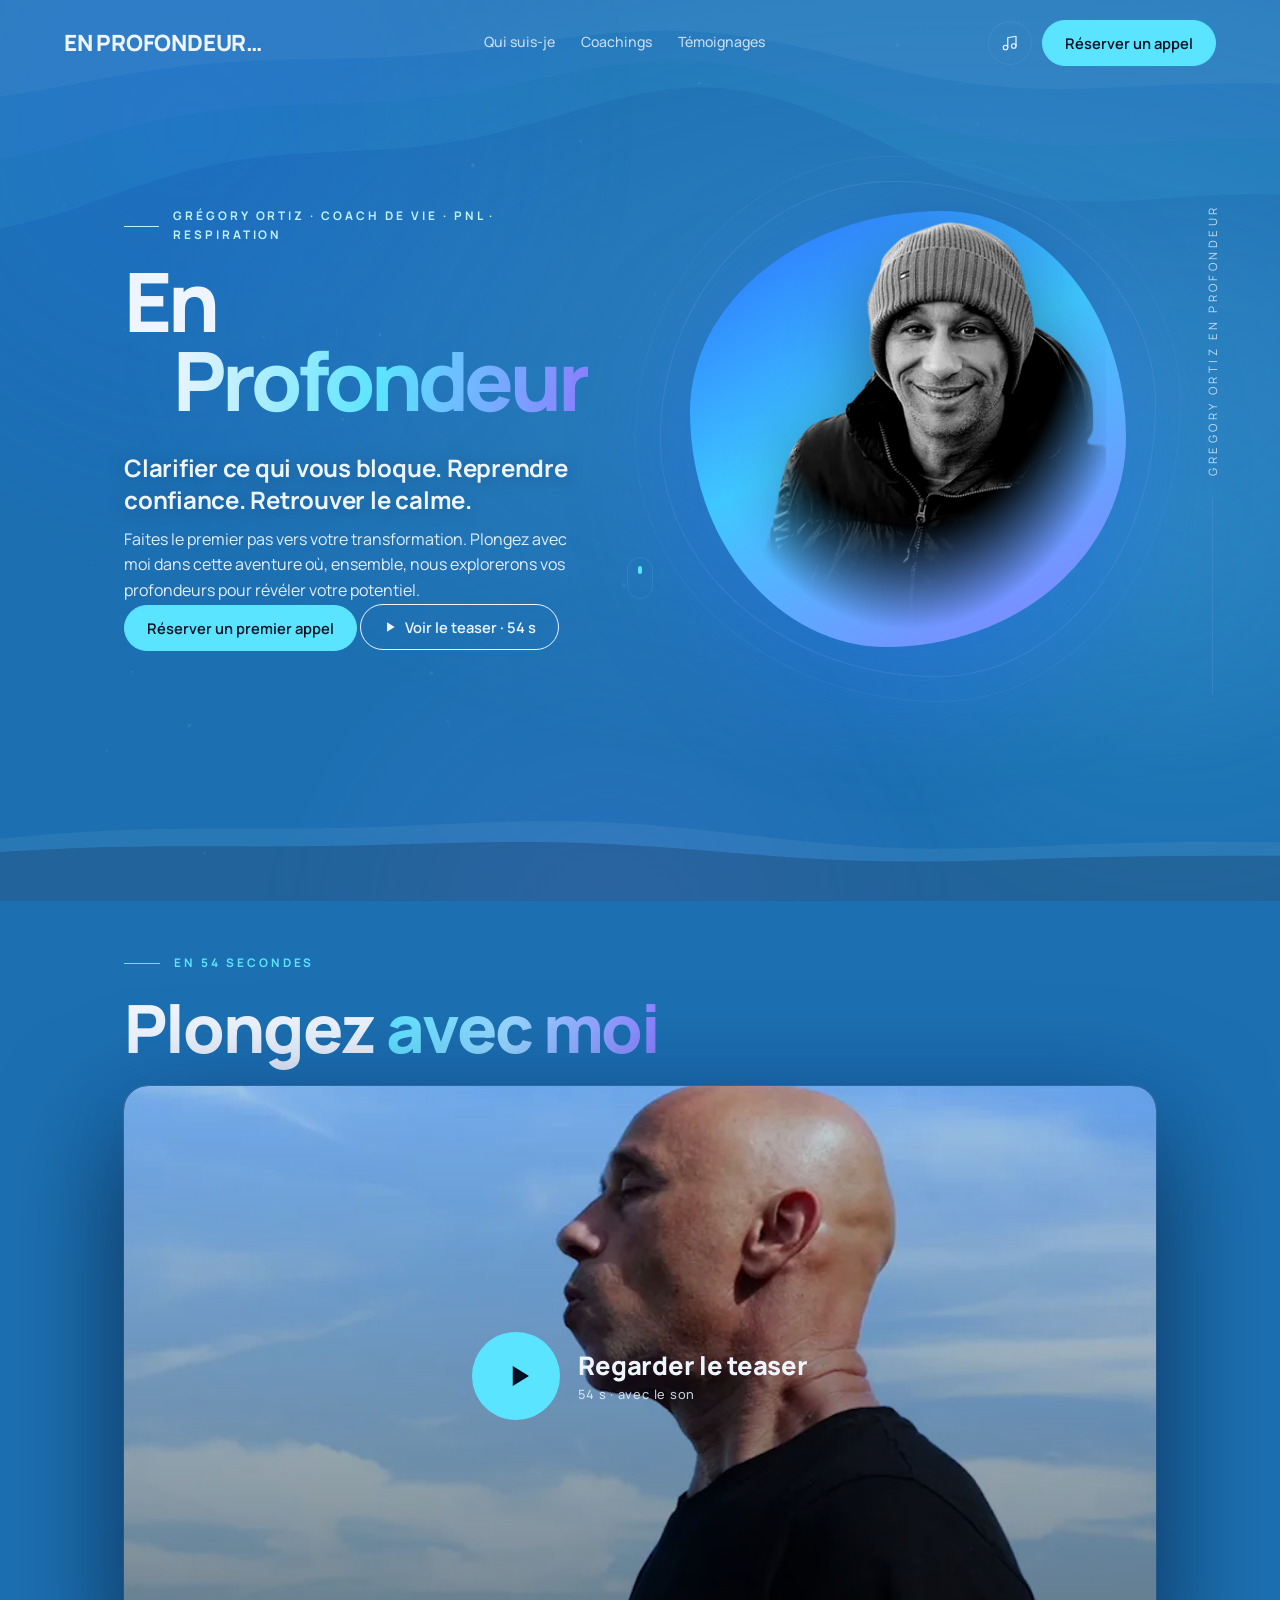
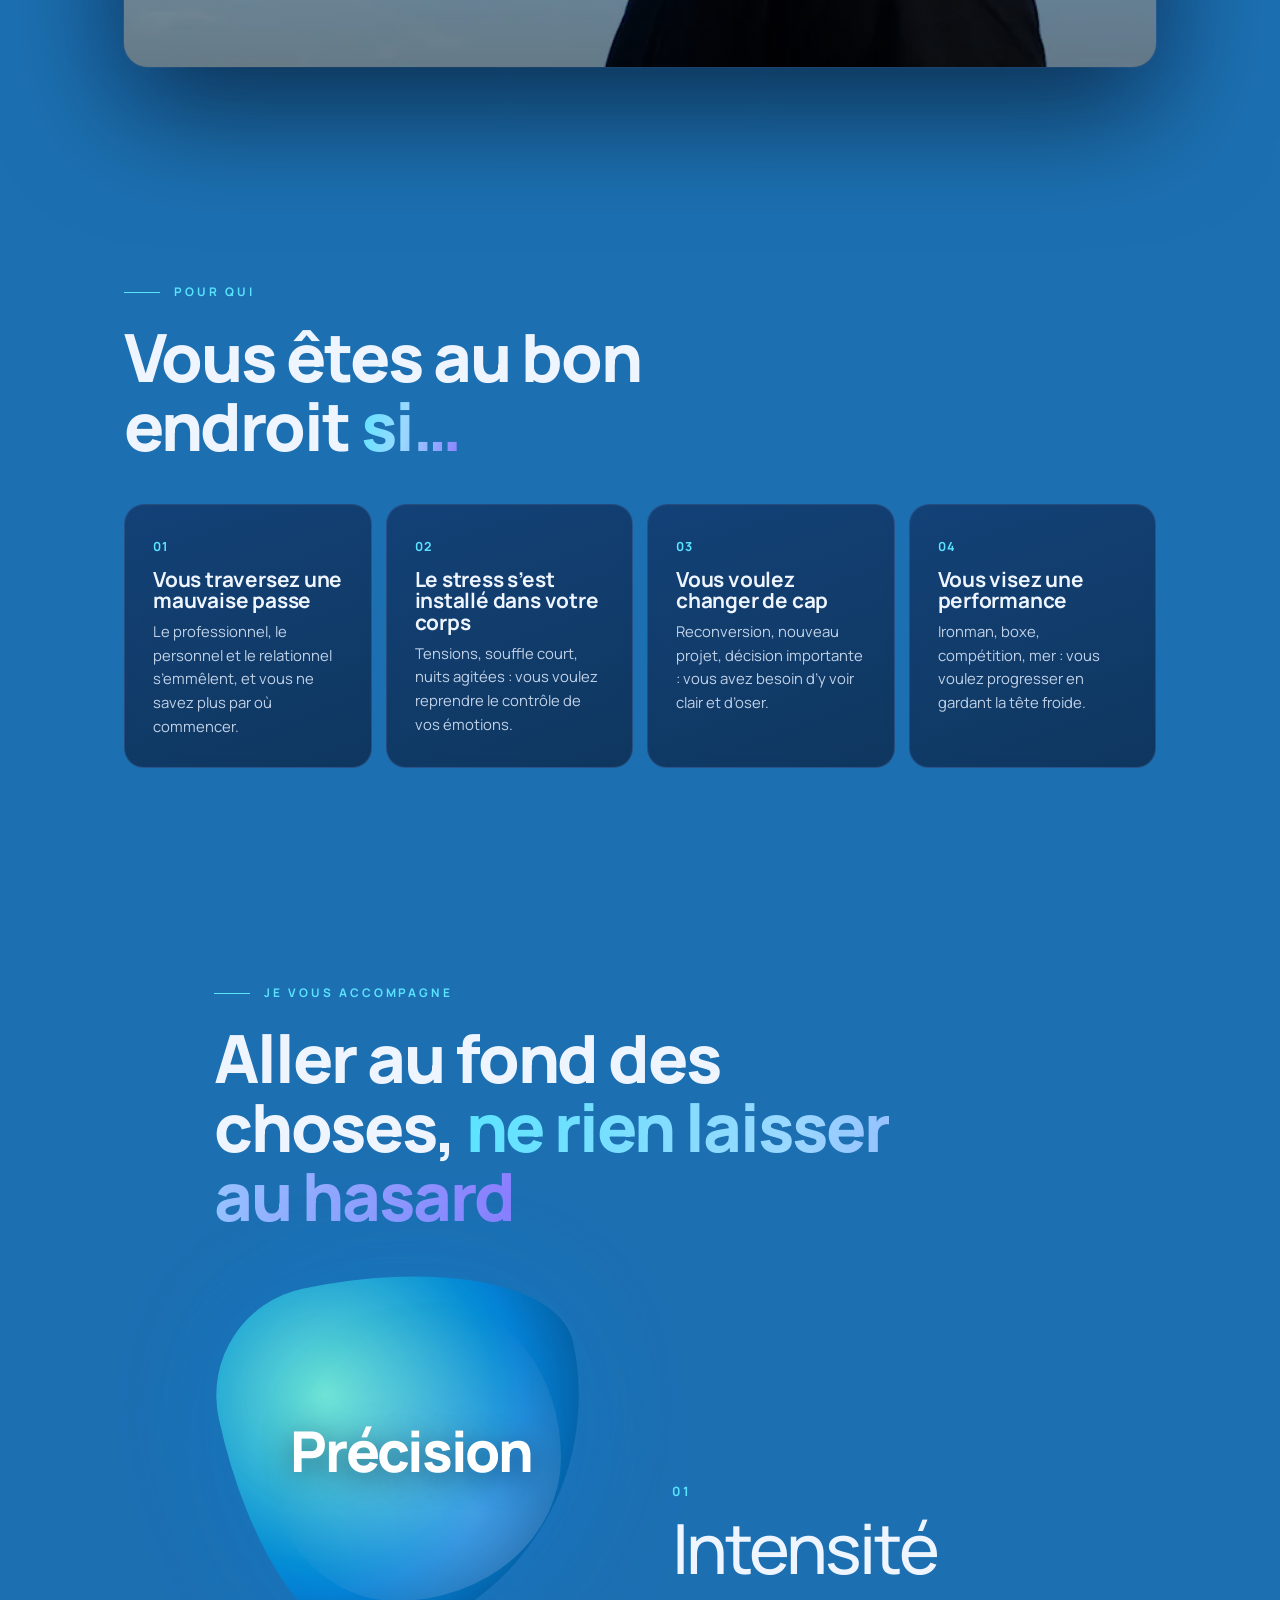
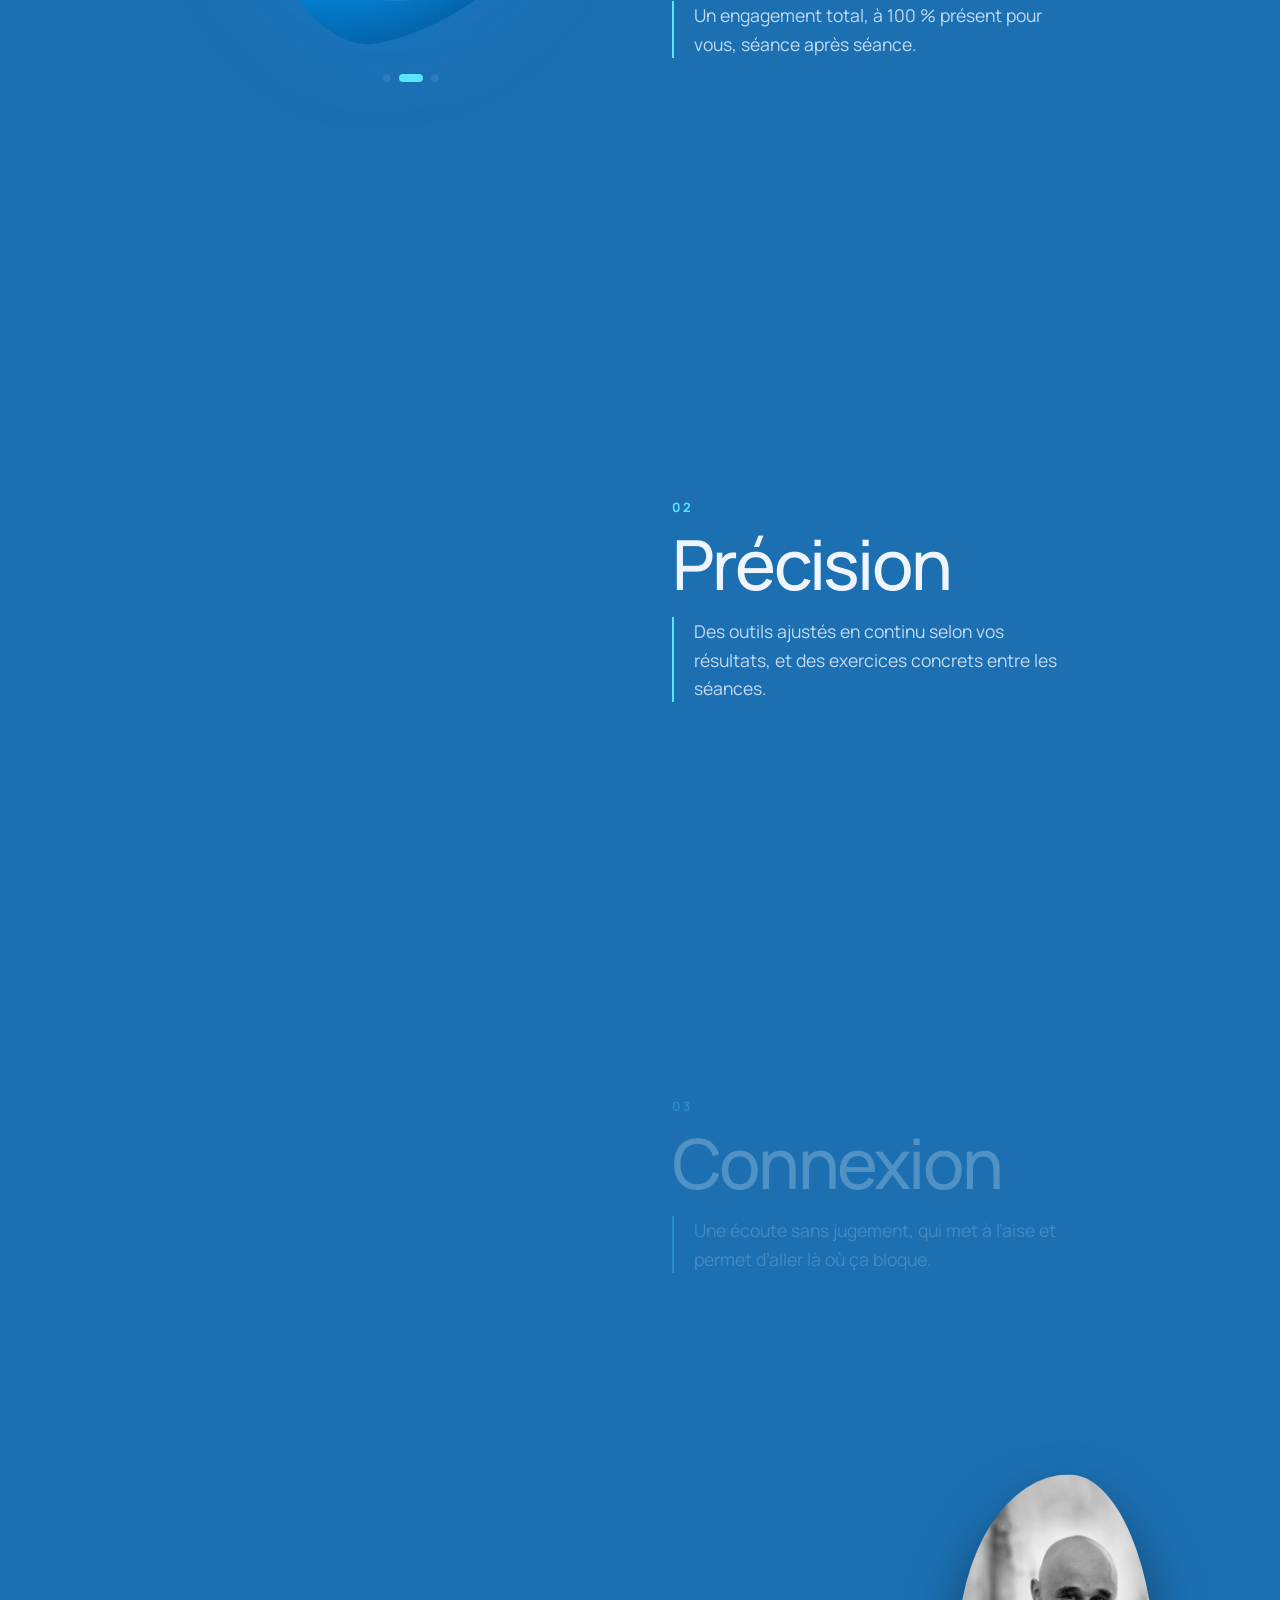
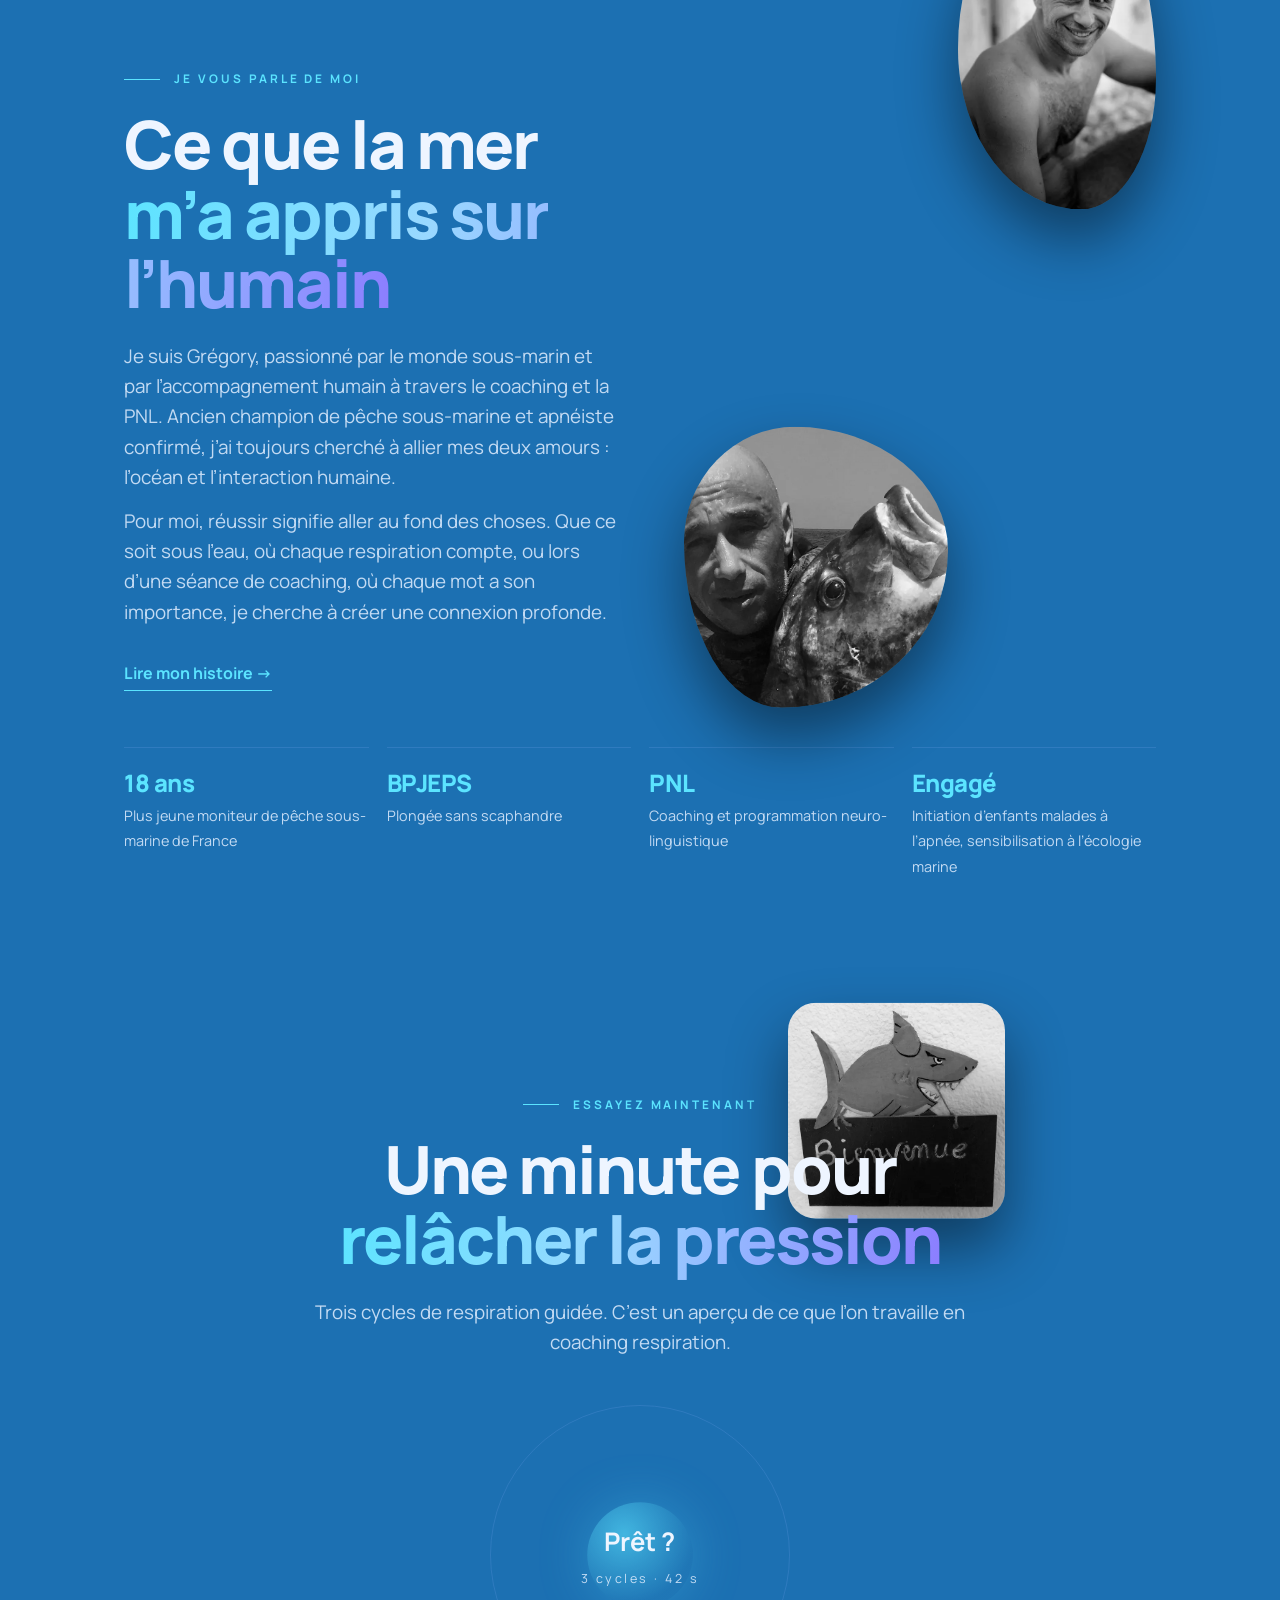
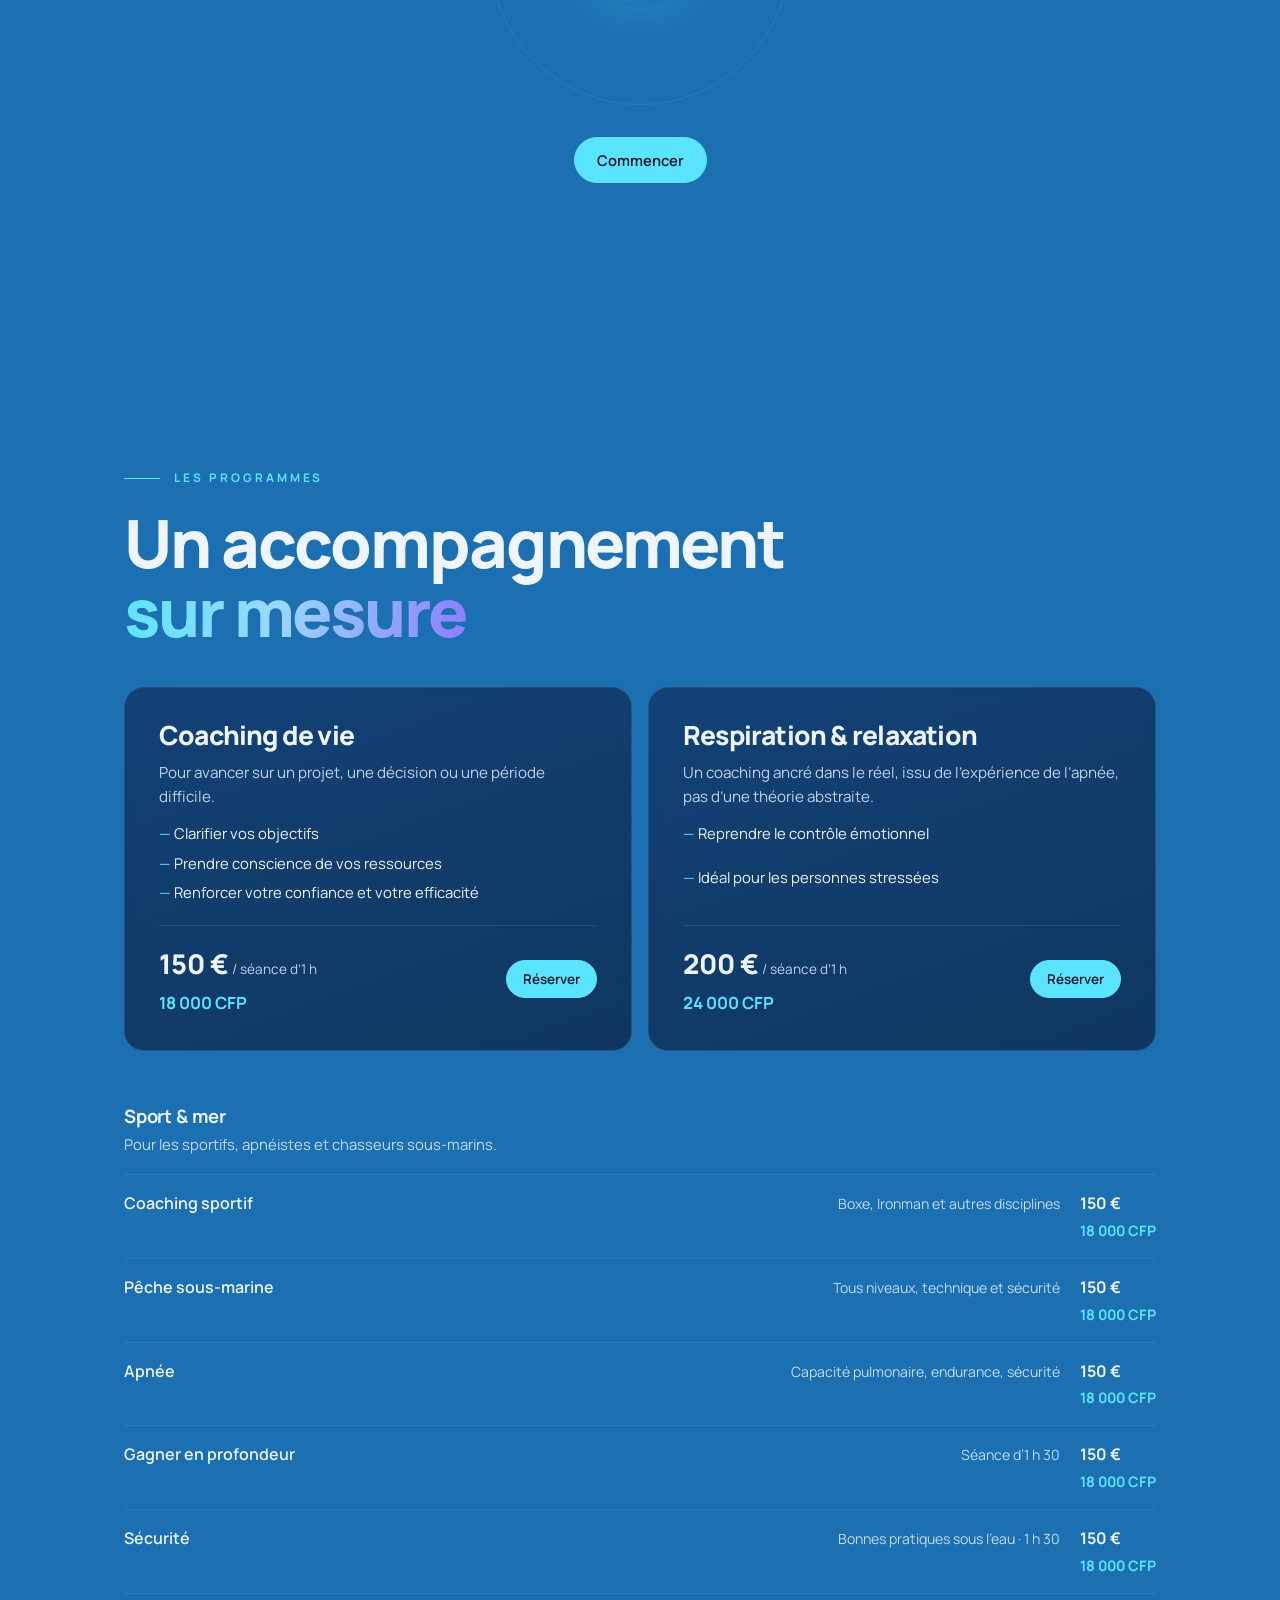
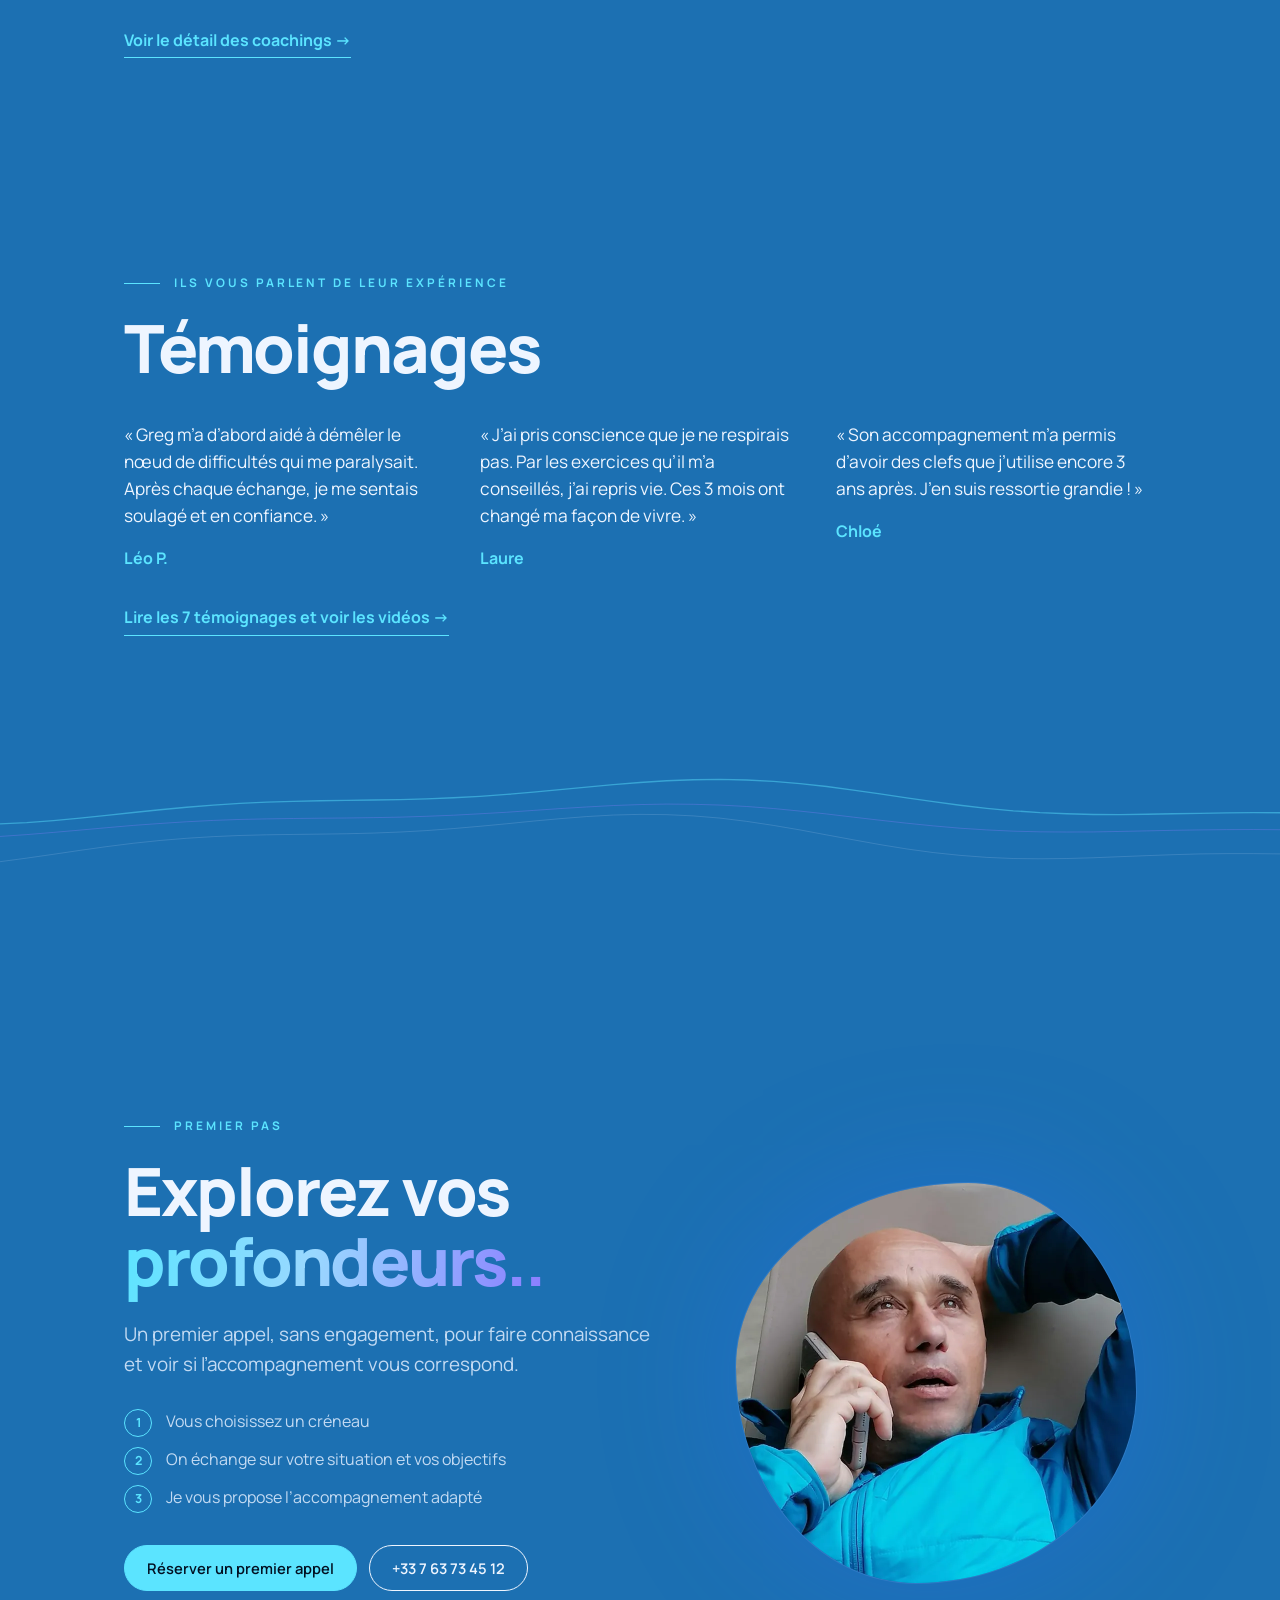
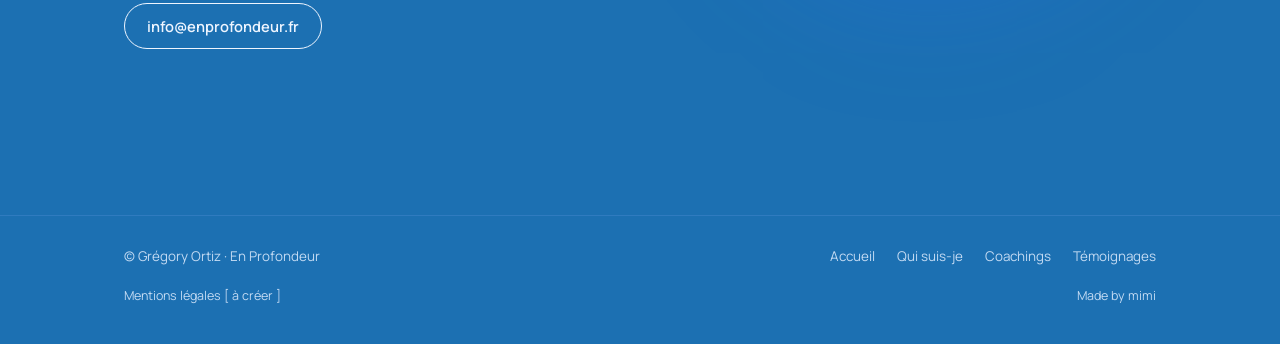
==== index.html @ e2958767 "Vagues sur toutes les pages, nouvelle apparition des titres - Les vagues translucides animées du hau" ====
<!doctype html>
<html lang="fr">
<head>
<meta charset="utf-8">
<meta name="viewport" content="width=device-width, initial-scale=1">
<title>En Profondeur — Coaching avec Grégory Ortiz</title>
<meta name="description" content="Coaching de vie et coaching respiration avec Grégory Ortiz. Clarifier, reprendre confiance, retrouver le calme. Premier appel sans engagement.">
<link rel="preconnect" href="https://fonts.googleapis.com">
<link rel="preconnect" href="https://fonts.gstatic.com" crossorigin>
<link href="https://fonts.googleapis.com/css2?family=Manrope:wght@300;400;500;700;800&display=swap" rel="stylesheet">
<link rel="stylesheet" href="assets/style.css?v=acb06d16">
</head>
<body>
<div class="aurora" aria-hidden="true"><i></i><i></i><i></i></div>
<div id="glow" aria-hidden="true"></div>
<canvas id="snow" aria-hidden="true"></canvas>

<header class="site">
  <a class="logo" href="index.html">EN PROFONDEUR…</a>
  <nav class="menu" aria-label="Navigation principale"><a href="about.html">Qui suis-je</a><a href="coaching.html">Coachings</a><a href="temoignages.html">Témoignages</a></nav>
  <div class="hdr-actions">
    <button class="btn icon-btn" id="soundBtn" aria-pressed="false" aria-label="Activer la musique d'ambiance" title="Musique d'ambiance (désactivée par défaut)">
      <svg width="18" height="18" viewBox="0 0 24 24" fill="none" stroke="currentColor" stroke-width="1.6" stroke-linecap="round" stroke-linejoin="round"><path d="M9 18V5l11-2v13"/><circle cx="6" cy="18" r="3"/><circle cx="17" cy="16" r="3"/></svg>
    </button>
    <a class="btn teal" href="#contact">Réserver un appel</a>
    <button class="btn icon-btn burger" id="burger" aria-expanded="false" aria-controls="mobileNav" aria-label="Menu">
      <svg width="20" height="20" viewBox="0 0 24 24" fill="none" stroke="currentColor" stroke-width="1.8"><path d="M4 8h16M4 16h16"/></svg>
    </button>
  </div>
</header>
<nav class="mobile-nav" id="mobileNav" hidden aria-label="Navigation mobile"><a href="index.html" aria-current="page">Accueil</a><a href="about.html">Qui suis-je</a><a href="coaching.html">Coachings</a><a href="temoignages.html">Témoignages</a><a href="#contact" style="color:var(--teal)">Réserver un appel</a></nav>
<div class="side-title" aria-hidden="true"><span>Gregory Ortiz en profondeur</span><i></i></div>

<main>
  <section id="accueil" class="hero2">
    <div class="hero2-grid">
      <div class="hero2-text">
        <p class="eyebrow reveal">Grégory Ortiz · Coach de vie · PNL · Respiration</p>
        <h1 class="hero2-title"><span class="ln"><span>En</span></span><span class="ln"><span>Profondeur</span></span></h1>
        <strong class="reveal">Clarifier ce qui vous bloque. Reprendre confiance. Retrouver le calme.</strong>
        <p class="reveal">Faites le premier pas vers votre transformation. Plongez avec moi dans cette aventure où, ensemble, nous explorerons vos profondeurs pour révéler votre potentiel.</p>
        <div class="ctas reveal">
          <a class="btn teal" href="#contact">Réserver un premier appel</a>
          <a class="btn" href="#teaser"><svg width="14" height="14" viewBox="0 0 24 24" fill="currentColor" aria-hidden="true"><path d="M7 4v16l13-8z"/></svg>Voir le teaser · 54 s</a>
        </div>
      </div>
      <div class="hero2-visual" aria-hidden="false">
        <div class="morph-halo"></div>
        <div class="morph"></div>
        <img class="bust" id="portrait" src="img/portrait.webp?v=8f822633" alt="Portrait de Grégory Ortiz" width="420" height="595">
        <span class="orbit o1"></span><span class="orbit o2"></span>
      </div>
    </div>
    <a class="scroll-cue" href="#teaser" aria-label="Faire défiler"><span></span></a>
    <svg class="hero-waves" viewBox="0 0 1440 600" preserveAspectRatio="none" aria-hidden="true">
      <path data-wave="fill-top 60 170 2600 0"/><path data-wave="fill-top 44 120 3300 1"/><path data-wave="fill-top 30 70 4100 2"/>
    </svg>
    <svg class="wave-sep" viewBox="0 0 1440 120" preserveAspectRatio="none" aria-hidden="true"><path data-wave="fill-bottom 14 48 1600 0"/><path data-wave="fill-bottom 10 66 2100 1"/></svg>
  </section>

  <section id="teaser">
    <p class="eyebrow reveal">En 54 secondes</p>
    <h2 class="reveal">Plongez <em>avec moi</em></h2>
    <figure class="teaser reveal">
      <video id="teaserVideo" preload="metadata" playsinline poster="img/teaser-poster.webp?v=10488aa2" src="assets/video/teaser.mp4?v=e97a2417"></video>
      <button class="teaser-play" id="teaserPlay" aria-label="Lancer le teaser avec le son">
        <span class="disc"><svg width="30" height="30" viewBox="0 0 24 24" fill="currentColor" aria-hidden="true"><path d="M7 4v16l13-8z"/></svg></span>
        <span class="lbl">Regarder le teaser<small>54 s · avec le son</small></span>
      </button>
    </figure>
  </section>

  <section id="pour-qui">
    <p class="eyebrow reveal">Pour qui</p>
    <h2 class="reveal">Vous êtes au bon endroit <em>si…</em></h2>
    <div class="needs">
      <article class="need reveal"><span class="n">01</span><h3>Vous traversez une mauvaise passe</h3><p>Le professionnel, le personnel et le relationnel s’emmêlent, et vous ne savez plus par où commencer.</p></article>
      <article class="need reveal"><span class="n">02</span><h3>Le stress s’est installé dans votre corps</h3><p>Tensions, souffle court, nuits agitées : vous voulez reprendre le contrôle de vos émotions.</p></article>
      <article class="need reveal"><span class="n">03</span><h3>Vous voulez changer de cap</h3><p>Reconversion, nouveau projet, décision importante : vous avez besoin d’y voir clair et d’oser.</p></article>
      <article class="need reveal"><span class="n">04</span><h3>Vous visez une performance</h3><p>Ironman, boxe, compétition, mer : vous voulez progresser en gardant la tête froide.</p></article>
    </div>
  </section>

  <section id="approche" class="story">
    <div class="story-head">
      <p class="eyebrow reveal">Je vous accompagne</p>
      <h2 class="reveal">Aller au fond des choses, <em>ne rien laisser au hasard</em></h2>
    </div>
    <div class="story-grid">
      <div class="story-sticky">
        <div class="story-visual" id="storyVisual" data-step="0">
          <div class="sv-blob"></div><div class="sv-blob b2"></div>
          <span class="sv-word" id="storyWord">Intensité</span>
          <span class="sv-dots"><i></i><i></i><i></i></span>
        </div>
      </div>
      <div class="story-steps">
        <article class="ss-step" data-i="0"><span class="ss-num">01</span><h3>Intensité</h3><p>Un engagement total, à 100 % présent pour vous, séance après séance.</p></article>
        <article class="ss-step" data-i="1"><span class="ss-num">02</span><h3>Précision</h3><p>Des outils ajustés en continu selon vos résultats, et des exercices concrets entre les séances.</p></article>
        <article class="ss-step" data-i="2"><span class="ss-num">03</span><h3>Connexion</h3><p>Une écoute sans jugement, qui met à l’aise et permet d’aller là où ça bloque.</p></article>
      </div>
    </div>
  </section>

  <section id="qui-suis-je">
    <div class="recit">
      <div>
        <p class="eyebrow reveal">Je vous parle de moi</p>
        <h2 class="reveal">Ce que la mer <em>m’a appris sur l’humain</em></h2>
        <p class="lead reveal">Je suis Grégory, passionné par le monde sous-marin et par l’accompagnement humain à travers le coaching et la PNL. Ancien champion de pêche sous-marine et apnéiste confirmé, j’ai toujours cherché à allier mes deux amours : l’océan et l’interaction humaine.</p>
        <p class="lead reveal" style="margin-top:14px">Pour moi, réussir signifie aller au fond des choses. Que ce soit sous l’eau, où chaque respiration compte, ou lors d’une séance de coaching, où chaque mot a son importance, je cherche à créer une connexion profonde.</p>
        <a class="more reveal" href="about.html">Lire mon histoire →</a>
      </div>
      <div class="collage reveal">
        <figure class="c1" data-speed=".06"><img src="img/mer.webp?v=50c2cf0f" alt="Grégory en mer, en combinaison" loading="lazy"></figure>
        <figure class="c2" data-speed="-.05"><img src="img/noir-blanc.webp?v=99f7ff6d" alt="Portrait noir et blanc de Grégory" loading="lazy"></figure>
        <figure class="c3" data-speed=".12"><img src="img/bienvenue.webp?v=57b8023d" alt="Panneau Bienvenue en forme de poisson" loading="lazy"></figure>
      </div>
    </div>
    <div class="facts">
      <div class="fact reveal"><b>18 ans</b><span>Plus jeune moniteur de pêche sous-marine de France</span></div>
      <div class="fact reveal"><b>BPJEPS</b><span>Plongée sans scaphandre</span></div>
      <div class="fact reveal"><b>PNL</b><span>Coaching et programmation neuro-linguistique</span></div>
      <div class="fact reveal"><b>Engagé</b><span>Initiation d’enfants malades à l’apnée, sensibilisation à l’écologie marine</span></div>
    </div>
  </section>

  <section id="essayer">
    <p class="eyebrow reveal" style="justify-content:center">Essayez maintenant</p>
    <h2 class="reveal">Une minute pour <em>relâcher la pression</em></h2>
    <p class="lead reveal">Trois cycles de respiration guidée. C’est un aperçu de ce que l’on travaille en coaching respiration.</p>
    <div class="breath reveal" aria-live="polite">
      <div class="ring"></div>
      <div class="orb" id="orb"></div>
      <div><span class="label" id="bLabel">Prêt ?</span><span class="count" id="bCount">3 cycles · 42 s</span></div>
    </div>
    <button class="btn teal" id="bStart">Commencer</button>
    <p class="breath-after" id="bAfter"></p>
  </section>

  <section id="accompagnements">
    <p class="eyebrow reveal">Les programmes</p>
    <h2 class="reveal">Un accompagnement <em>sur mesure</em></h2>
    <div class="main-offers">
      <article class="offer reveal">
        <h3>Coaching de vie</h3>
        <p>Pour avancer sur un projet, une décision ou une période difficile.</p>
        <ul class="grow">
          <li>Clarifier vos objectifs</li>
          <li>Prendre conscience de vos ressources</li>
          <li>Renforcer votre confiance et votre efficacité</li>
        </ul>
        <div class="price"><div><b>150 €</b> <span>/ séance d’1 h</span><span class="cfp">18 000 CFP</span></div><a class="btn teal small" href="#contact">Réserver</a></div>
      </article>
      <article class="offer reveal">
        <h3>Respiration &amp; relaxation</h3>
        <p>Un coaching ancré dans le réel, issu de l’expérience de l’apnée, pas d’une théorie abstraite.</p>
        <ul class="grow">
          <li>Reprendre le contrôle émotionnel</li>
          <li>Idéal pour les personnes stressées</li>
        </ul>
        <div class="price"><div><b>200 €</b> <span>/ séance d’1 h</span><span class="cfp">24 000 CFP</span></div><a class="btn teal small" href="#contact">Réserver</a></div>
      </article>
    </div>
    <div class="other reveal">
      <h3>Sport &amp; mer</h3>
      <p>Pour les sportifs, apnéistes et chasseurs sous-marins.</p>
      <div class="rows">
        <a class="row" href="coaching.html#coaching-sportif"><b>Coaching sportif</b><span>Boxe, Ironman et autres disciplines</span><em>150 €<small>18 000 CFP</small></em></a>
        <a class="row" href="coaching.html#coaching-peche"><b>Pêche sous-marine</b><span>Tous niveaux, technique et sécurité</span><em>150 €<small>18 000 CFP</small></em></a>
        <a class="row" href="coaching.html#coaching-apnee"><b>Apnée</b><span>Capacité pulmonaire, endurance, sécurité</span><em>150 €<small>18 000 CFP</small></em></a>
        <a class="row" href="coaching.html#coaching-profondeur"><b>Gagner en profondeur</b><span>Séance d’1 h 30</span><em>150 €<small>18 000 CFP</small></em></a>
        <a class="row" href="coaching.html#coaching-securite"><b>Sécurité</b><span>Bonnes pratiques sous l’eau · 1 h 30</span><em>150 €<small>18 000 CFP</small></em></a>
      </div>
    </div>
    <a class="more reveal" href="coaching.html">Voir le détail des coachings →</a>
  </section>

  <section id="temoignages">
    <p class="eyebrow reveal">Ils vous parlent de leur expérience</p>
    <h2 class="reveal">Témoignages</h2>
    <div class="voices">
      <blockquote class="reveal"><p>« Greg m’a d’abord aidé à démêler le nœud de difficultés qui me paralysait. Après chaque échange, je me sentais soulagé et en confiance. »</p><cite>Léo P.</cite></blockquote>
      <blockquote class="reveal"><p>« J’ai pris conscience que je ne respirais pas. Par les exercices qu’il m’a conseillés, j’ai repris vie. Ces 3 mois ont changé ma façon de vivre. »</p><cite>Laure</cite></blockquote>
      <blockquote class="reveal"><p>« Son accompagnement m’a permis d’avoir des clefs que j’utilise encore 3 ans après. J’en suis ressortie grandie ! »</p><cite>Chloé</cite></blockquote>
    </div>
    <a class="more reveal" href="temoignages.html">Lire les 7 témoignages et voir les vidéos →</a>
  </section>

  <div class="wave-band" aria-hidden="true"><svg viewBox="0 0 1440 160" preserveAspectRatio="none"><path data-wave="line 18 60 2200 0"/><path data-wave="line 14 80 2800 1"/><path data-wave="line 22 100 3400 2"/></svg></div>
  <section id="contact">
    <div class="fond">
      <div>
        <p class="eyebrow reveal">Premier pas</p>
        <h2 class="reveal">Explorez vos <em>profondeurs..</em></h2>
        <p class="lead reveal">Un premier appel, sans engagement, pour faire connaissance et voir si l’accompagnement vous correspond.</p>
        <ol class="steps reveal">
          <li>Vous choisissez un créneau</li>
          <li>On échange sur votre situation et vos objectifs</li>
          <li>Je vous propose l’accompagnement adapté</li>
        </ol>
        <div class="contact-row reveal">
          <a class="btn teal" href="#" title="À brancher sur Calendly / Cal.com">Réserver un premier appel</a>
          <a class="btn" href="tel:+33763734512">+33 7 63 73 45 12</a>
          <a class="btn" href="mailto:info@enprofondeur.fr">info@enprofondeur.fr</a>
        </div>
      </div>
      <div class="round reveal"><img src="img/appel.webp?v=9b1c08bb" alt="Grégory Ortiz au téléphone" loading="lazy"></div>
    </div>
  </section>
</main>
<footer class="site">
  <span>© Grégory Ortiz · En Profondeur</span>
  <nav aria-label="Pied de page"><a href="index.html">Accueil</a><a href="about.html">Qui suis-je</a><a href="coaching.html">Coachings</a><a href="temoignages.html">Témoignages</a></nav>
  <div class="legal"><a href="#" title="Obligatoire : page à créer">Mentions légales [ à créer ]</a><span>Made by mimi</span></div>
</footer>
<script src="assets/site.js?v=fc9d92ca"></script>
</body>
</html>
---- assets/style.css ----
/* En Profondeur — feuille de style commune */
:root{
  --bg:#030b1c; --ink:#eef5ff; --muted:rgba(226,238,255,.84); --line:rgba(140,180,255,.17);
  --teal:#5be4ff; --violet:#8b7dff; --abyss:#020712; --card:rgba(8,22,54,.55);
  --glow:0 0 40px rgba(91,228,255,.35);
  --gutter:clamp(16px,5vw,64px);
}
*{box-sizing:border-box;margin:0;padding:0}
html{scroll-behavior:smooth;overflow-x:clip}
body{background:var(--bg);color:var(--ink);font-family:Manrope,system-ui,sans-serif;line-height:1.6;overflow-x:clip;-webkit-font-smoothing:antialiased}
h1,h2,h3{font-weight:800;line-height:1.04;letter-spacing:-.03em}
a{color:inherit}
img{display:block;max-width:100%}

#snow{position:fixed;inset:0;width:100%;height:100%;pointer-events:none;z-index:0}
.side-title{position:fixed;right:calc(var(--gutter) - 6px);top:50%;transform:translateY(-50%);z-index:5;display:flex;flex-direction:column;align-items:center;gap:22px;pointer-events:none}
.side-title span{writing-mode:vertical-rl;transform:rotate(180deg);font-size:.72rem;letter-spacing:.3em;text-transform:uppercase;color:var(--muted)}
.side-title i{width:1px;height:22vh;background:var(--line)}

/* --- En-tête --------------------------------------------------------- */
header.site{position:fixed;top:0;left:0;right:0;z-index:10;display:flex;justify-content:space-between;align-items:center;gap:16px;padding:20px var(--gutter);transition:background .4s,backdrop-filter .4s}
header.site.scrolled{background:rgba(12,14,15,.78);backdrop-filter:blur(10px)}
.logo{font-weight:800;font-size:clamp(1.05rem,2vw,1.4rem);text-decoration:none;letter-spacing:-.01em;white-space:nowrap}
nav.menu{display:flex;gap:26px;font-size:.88rem;font-weight:500}
nav.menu a{text-decoration:none;color:var(--muted);transition:color .2s;padding:4px 0;border-bottom:1px solid transparent}
nav.menu a:hover{color:var(--ink)}
nav.menu a[aria-current="page"]{color:var(--ink);border-color:var(--teal)}
.hdr-actions{display:flex;gap:10px;align-items:center}
.btn{display:inline-flex;align-items:center;gap:8px;border:1px solid var(--ink);border-radius:999px;padding:12px 22px;font:600 .92rem Manrope,sans-serif;text-decoration:none;color:var(--ink);background:transparent;cursor:pointer;transition:background .3s,color .3s,border-color .3s;white-space:nowrap}
.btn:hover{background:var(--ink);color:#0f0f0f}
.btn.teal{background:var(--teal);border-color:var(--teal);color:#021022}
.btn.teal:hover{background:var(--ink);border-color:var(--ink)}
.btn.small{padding:9px 16px;font-size:.84rem}
.icon-btn{width:44px;height:44px;padding:0;justify-content:center;border-color:var(--line)}
.icon-btn[aria-pressed="true"]{border-color:var(--teal);color:var(--teal)}
.burger{display:none}
.mobile-nav{position:fixed;inset:0;z-index:9;background:#0b0d0e;display:flex;flex-direction:column;justify-content:center;gap:22px;padding:0 var(--gutter);font-size:1.8rem;font-weight:800;letter-spacing:-.02em}
.mobile-nav[hidden]{display:none}
.mobile-nav a{text-decoration:none}
.mobile-nav a[aria-current="page"]{color:var(--teal)}

/* --- Sections -------------------------------------------------------- */
main{position:relative;z-index:1}
section{padding:14vh calc(var(--gutter) + 60px) 10vh;max-width:1360px;margin:0 auto}
.eyebrow{font-size:.74rem;font-weight:700;letter-spacing:.25em;text-transform:uppercase;color:var(--teal);margin-bottom:20px;display:flex;align-items:center;gap:14px}
.eyebrow::before{content:"";width:36px;height:1px;background:currentColor}
h2{font-size:clamp(2.2rem,5.2vw,4.2rem);margin-bottom:24px;max-width:16ch}
h2 em,h1 em{font-style:normal;color:var(--teal)}
.lead{font-size:clamp(1rem,1.5vw,1.18rem);color:var(--muted);max-width:60ch}
.more{display:inline-flex;align-items:center;gap:10px;margin-top:34px;font-weight:700;color:var(--teal);text-decoration:none;border-bottom:1px solid currentColor;padding-bottom:4px}
.more:hover{color:var(--ink)}
.reveal{opacity:0;transform:translateY(36px);transition:opacity 1s ease,transform 1s cubic-bezier(.2,.7,.2,1)}
.reveal.in{opacity:1;transform:none}
.todo{display:inline-block;margin-top:8px;color:var(--teal);font-size:.68rem;letter-spacing:.15em;text-transform:uppercase}
.todo-box{border:1px dashed var(--teal);border-radius:6px;padding:22px 26px;color:var(--muted);font-size:.95rem;margin-top:28px}
.todo-box b{color:var(--teal);display:block;font-size:.72rem;letter-spacing:.18em;text-transform:uppercase;margin-bottom:6px}

/* --- En-tête des pages intérieures ----------------------------------- */
.page-head{padding-top:20vh;padding-bottom:6vh}
.page-head h1{font-size:clamp(2.8rem,8vw,6.8rem);letter-spacing:-.045em;margin-bottom:28px}
.page-head .lead{max-width:70ch}

/* Pour qui */
.needs{display:grid;grid-template-columns:repeat(auto-fit,minmax(240px,1fr));gap:14px;margin-top:44px}
.need{border:1px solid var(--line);border-radius:6px;padding:28px;background:var(--card);backdrop-filter:blur(6px)}
.need .n{font-size:.78rem;font-weight:700;color:var(--teal);letter-spacing:.1em}
.need h3{font-size:1.3rem;font-weight:700;letter-spacing:-.01em;margin:10px 0 8px}
.need p{color:var(--muted);font-size:.93rem}

/* Qui suis-je (accueil) */
.recit{display:grid;grid-template-columns:1.05fr 1fr;gap:clamp(28px,5vw,80px);align-items:center}
.collage{position:relative;height:min(540px,68vh)}
.collage figure{position:absolute;overflow:hidden;box-shadow:0 30px 60px rgba(0,0,0,.45)}
.collage img,.photo img{width:100%;height:100%;object-fit:cover;filter:grayscale(1) contrast(1.05);transition:filter .8s ease,transform .8s ease}
.collage figure:hover img,.photo:hover img{filter:none;transform:scale(1.03)}
.collage .c1{left:0;top:6%;width:56%;height:52%}
.collage .c2{right:0;top:0;width:42%;height:62%}
.collage .c3{left:22%;bottom:0;width:46%;height:40%}
.facts{display:grid;grid-template-columns:repeat(auto-fit,minmax(170px,1fr));gap:18px;margin-top:56px}
.fact{border-top:1px solid var(--line);padding-top:16px}
.fact b{font-size:1.5rem;font-weight:800;color:var(--teal);letter-spacing:-.02em;display:block}
.fact span{color:var(--muted);font-size:.9rem}

/* Page Qui suis-je */
.about-head{display:grid;grid-template-columns:1.3fr 1fr;gap:clamp(28px,5vw,80px);align-items:center}
.about-head .intro{font-size:clamp(1.05rem,1.6vw,1.25rem);font-weight:500;line-height:1.55}
.portrait-card{position:relative;aspect-ratio:4/5;border-radius:4px;overflow:hidden;background:linear-gradient(160deg,#1aa3a3,#6fb0cf 60%,#86acd8)}
.portrait-card img{position:absolute;inset:8% 8% 0;width:84%;height:92%;object-fit:cover;filter:grayscale(1) contrast(1.05)}
.story{max-width:1100px}
.chapter{display:grid;grid-template-columns:220px 1fr;gap:clamp(20px,4vw,60px);padding:56px 0;border-top:1px solid var(--line)}
.chapter .mark{font-size:clamp(1.6rem,3vw,2.4rem);font-weight:800;color:var(--teal);letter-spacing:-.03em;line-height:1.05}
.chapter .mark small{display:block;font-size:.72rem;letter-spacing:.2em;text-transform:uppercase;color:var(--muted);font-weight:700;margin-top:10px}
.chapter p{color:var(--muted);font-size:1.04rem;max-width:66ch}
.chapter p + p{margin-top:16px}
.chapter .photo{margin-top:30px;height:min(420px,60vw);overflow:hidden;border-radius:2px}
.chapter .photo.tall{max-width:360px;height:min(480px,110vw)}

/* Respiration */
#essayer{text-align:center}
#essayer h2,#essayer .lead{margin-left:auto;margin-right:auto}
.breath{position:relative;width:min(300px,70vw);aspect-ratio:1;margin:48px auto 32px;display:grid;place-items:center}
.breath .ring{position:absolute;inset:0;border-radius:50%;border:1px solid var(--line)}
.breath .orb{position:absolute;inset:18%;border-radius:50%;background:radial-gradient(circle at 35% 30%,rgba(91,228,255,.6),rgba(91,228,255,.06) 70%);box-shadow:0 0 90px rgba(91,228,255,.25);transform:scale(.55);transition:transform 4s cubic-bezier(.45,0,.55,1)}
.breath .label{position:relative;font-size:1.6rem;font-weight:700}
.breath .count{position:relative;display:block;font-size:.78rem;color:var(--muted);letter-spacing:.2em;margin-top:6px}
.breath-after{margin:22px auto 0;color:var(--muted);min-height:3em;max-width:46ch}
.breath-after a{color:var(--teal)}

/* Offres */
.main-offers{display:grid;grid-template-columns:repeat(auto-fit,minmax(300px,1fr));gap:16px;margin-top:40px}
.offer{border:1px solid var(--line);border-radius:6px;padding:34px;background:var(--card);backdrop-filter:blur(6px);display:flex;flex-direction:column;gap:12px;transition:border-color .3s,transform .3s;scroll-margin-top:110px}
.offer:hover{border-color:var(--teal);transform:translateY(-4px)}
.offer h3{font-size:1.65rem;font-weight:800}
.offer p{color:var(--muted);font-size:.95rem}
.offer p strong{color:var(--ink)}
.offer ul{list-style:none;display:grid;gap:6px;font-size:.93rem}
.offer li::before{content:"— ";color:var(--teal)}
.offer .grow{flex:1}
.offer .price{display:flex;justify-content:space-between;align-items:center;border-top:1px solid var(--line);padding-top:16px;margin-top:8px;gap:12px;flex-wrap:wrap}
.offer .price b{font-size:1.7rem;font-weight:800}
.offer .price span{color:var(--muted);font-size:.85rem}
.offer .price .cfp{display:block;font-size:1.05rem;font-weight:700;color:var(--teal);letter-spacing:0;margin-top:4px}
.row em small{display:block;font-size:.9rem;font-weight:700;color:var(--teal);text-align:right;margin-top:2px}
.offers-sm{display:grid;grid-template-columns:repeat(auto-fit,minmax(300px,1fr));gap:14px;margin-top:26px}
.offers-sm .offer{padding:26px}
.offers-sm .offer h3{font-size:1.25rem}
.offers-sm .offer .price b{font-size:1.35rem}
.group-title{display:flex;align-items:baseline;justify-content:space-between;gap:16px;flex-wrap:wrap;margin-top:70px;border-bottom:1px solid var(--line);padding-bottom:14px}
.group-title h2{font-size:clamp(1.6rem,3.2vw,2.4rem);margin:0;max-width:none}
.group-title p{color:var(--muted);font-size:.93rem}
.other{margin-top:56px}
.other h3{font-size:1.15rem;font-weight:700;margin-bottom:6px;letter-spacing:-.01em}
.other > p{color:var(--muted);font-size:.93rem;margin-bottom:18px}
.rows{border-top:1px solid var(--line)}
.row{display:grid;grid-template-columns:1fr auto auto;gap:20px;align-items:baseline;padding:16px 0;border-bottom:1px solid var(--line);text-decoration:none;transition:color .2s}
.row:hover b{color:var(--teal)}
.row b{font-weight:600}
.row span{color:var(--muted);font-size:.88rem}
.row em{font-style:normal;font-weight:700}

/* Témoignages */
.voices{display:grid;grid-template-columns:repeat(auto-fit,minmax(260px,1fr));gap:36px;margin-top:40px}
blockquote p{font-size:1.08rem;line-height:1.55}
blockquote cite{display:block;margin-top:16px;font-style:normal;font-weight:700;color:var(--teal)}
.tgrid{columns:2 420px;column-gap:20px;margin-top:20px}
.tcard{break-inside:avoid;margin-bottom:20px;border:1px solid var(--line);border-radius:6px;padding:32px;background:var(--card);backdrop-filter:blur(6px)}
.tcard .q{font-size:3rem;line-height:.6;color:var(--teal);font-weight:800;display:block;margin-bottom:14px}
.tcard p{color:var(--muted);font-size:.98rem}
.tcard p + p{margin-top:12px}
.tcard p.hl{color:var(--ink);font-size:1.12rem;font-weight:500;line-height:1.5}
.tcard footer{display:flex;justify-content:space-between;align-items:baseline;gap:12px;flex-wrap:wrap;margin-top:22px;padding-top:16px;border-top:1px solid var(--line)}
.tcard footer b{color:var(--teal);font-weight:700}
.tcard footer span{color:var(--muted);font-size:.8rem;letter-spacing:.06em}
.videos{display:grid;grid-template-columns:repeat(auto-fit,minmax(260px,320px));gap:24px;margin-top:34px}
.video{border:1px solid var(--line);border-radius:6px;overflow:hidden;background:#000}
.video video{display:block;width:100%;aspect-ratio:9/16;object-fit:cover;background:#000}
.video figcaption{padding:14px 18px;font-size:.85rem;color:var(--muted);display:flex;justify-content:space-between}

/* Contact */
.fond{display:grid;grid-template-columns:1.2fr 1fr;gap:clamp(28px,5vw,80px);align-items:center;min-height:76vh}
.fond h2{max-width:12ch}
.fond .lead{margin-bottom:30px}
.steps{list-style:none;display:grid;gap:10px;margin-bottom:32px;counter-reset:s}
.steps li{counter-increment:s;display:flex;gap:14px;color:var(--muted)}
.steps li::before{content:counter(s);flex:none;width:26px;height:26px;border-radius:50%;border:1px solid var(--teal);color:var(--teal);font-size:.78rem;font-weight:700;display:grid;place-items:center}
.contact-row{display:flex;gap:12px;flex-wrap:wrap;align-items:center}
.round{width:min(400px,80vw);aspect-ratio:1;border-radius:50%;overflow:hidden;justify-self:center;box-shadow:0 0 0 1px var(--line),0 0 120px rgba(91,228,255,.12)}
.round img{width:100%;height:100%;object-fit:cover}
.strip{display:grid;grid-template-columns:repeat(3,1fr);gap:14px;margin-top:26px}
.strip .photo{margin:0;aspect-ratio:4/5;overflow:hidden;border-radius:4px}

/* Pied de page */
footer.site{position:relative;z-index:1;max-width:1360px;margin:0 auto;padding:30px calc(var(--gutter) + 60px) 38px;border-top:1px solid var(--line);display:grid;grid-template-columns:1fr auto;gap:18px;font-size:.84rem;color:var(--muted)}
footer.site nav{display:flex;gap:22px;flex-wrap:wrap}
footer.site a{text-decoration:none}
footer.site a:hover{color:var(--ink)}
footer.site .legal{grid-column:1/-1;display:flex;justify-content:space-between;gap:12px;flex-wrap:wrap;font-size:.78rem}

@media (max-width:1100px){ nav.menu{display:none} .burger{display:inline-flex} }
@media (max-width:900px){
  .recit,.fond,.about-head{grid-template-columns:1fr}
  .collage{height:min(440px,95vw)}
  .word,.word:nth-child(2){grid-template-columns:1fr}
  .word:nth-child(2) h3{order:0}
  .word:nth-child(2) p{justify-self:start}
  .chapter{grid-template-columns:1fr;gap:14px;padding:40px 0}
  .portrait-card{max-width:420px}
}
@media (max-width:760px){
  section{padding:11vh var(--gutter) 8vh}
  .page-head{padding-top:16vh}
  footer.site{padding:26px var(--gutter) 40px;grid-template-columns:1fr}
  .side-title{display:none}
  .hero{aspect-ratio:3/4;max-height:none}
  .hero h1{bottom:30%;font-size:clamp(2.5rem,14vw,4.2rem)}
  .hero h1 span{padding-left:7%}
  .hero .name{top:20px;bottom:auto;left:7%}
  .hero .portrait{right:-10%;height:80%}
  .hero-text{margin:-12% 0 0 5%;padding:26px 22px}
  .row{grid-template-columns:1fr auto;gap:4px 16px}
  .row span{grid-column:1}
  .row em{grid-row:1;grid-column:2}
  .tcard{padding:24px}
  .hdr-actions .btn.teal{padding:9px 14px;font-size:.8rem}
  .hdr-actions #soundBtn{display:none}
  .videos{grid-template-columns:1fr 1fr;gap:12px}
}
@media (prefers-reduced-motion:reduce){
  html{scroll-behavior:auto}
  .reveal{opacity:1;transform:none;transition:none}
  .breath .orb{transition-duration:.01s}
}

/* Teaser vidéo (accueil) */
#teaser{padding-top:6vh}
.teaser{position:relative;margin:10px 0 0;border-radius:6px;overflow:hidden;background:#000;box-shadow:0 40px 90px rgba(0,0,0,.5);aspect-ratio:16/9}
.teaser video{display:block;width:100%;height:100%;object-fit:cover;background:#000}
.teaser-play{position:absolute;inset:0;display:flex;align-items:center;justify-content:center;gap:18px;border:0;cursor:pointer;color:var(--ink);font:inherit;
  background:linear-gradient(180deg,rgba(0,0,0,.05),rgba(0,0,0,.45))}
.teaser-play .disc{width:88px;height:88px;border-radius:50%;display:grid;place-items:center;background:var(--teal);color:#021022;box-shadow:0 0 0 0 rgba(91,228,255,.55);animation:pulse 2.4s ease-out infinite;padding-left:5px}
.teaser-play .lbl{font-size:clamp(1.1rem,2.2vw,1.6rem);font-weight:800;letter-spacing:-.01em;text-align:left;line-height:1.15}
.teaser-play .lbl small{display:block;font-size:.8rem;font-weight:500;color:var(--muted);letter-spacing:.06em;margin-top:6px}
.teaser-play:hover .disc{background:var(--ink)}
.teaser.playing .teaser-play{display:none}
@keyframes pulse{0%{box-shadow:0 0 0 0 rgba(91,228,255,.55)}70%{box-shadow:0 0 0 26px rgba(91,228,255,0)}100%{box-shadow:0 0 0 0 rgba(91,228,255,0)}}

/* Dans les médias (Qui suis-je) */
.media-grid{display:grid;grid-template-columns:repeat(2,1fr);gap:18px;margin-top:40px}
.media-card{border:1px solid var(--line);border-radius:6px;overflow:hidden;background:var(--card);backdrop-filter:blur(6px);display:flex;flex-direction:column}
.media-card .embed.video{position:relative;aspect-ratio:16/9;background:#000}
.media-card .embed.video img{width:100%;height:100%;object-fit:cover;display:block;transition:transform .6s}
.media-card .embed.video:hover img{transform:scale(1.03)}
.embed-play{position:absolute;inset:0;margin:auto;width:68px;height:68px;border-radius:50%;border:0;background:var(--teal);color:#021022;display:grid;place-items:center;cursor:pointer;padding-left:4px;box-shadow:0 10px 30px rgba(0,0,0,.4)}
.embed-play:hover{background:var(--ink)}
.media-card iframe{display:block;width:100%;border:0}
.media-card .embed.video iframe{height:100%}
.media-meta{padding:22px 24px 24px}
.media-meta .kind{font-size:.72rem;font-weight:700;letter-spacing:.16em;text-transform:uppercase;color:var(--teal)}
.media-meta h3{font-size:1.25rem;font-weight:700;letter-spacing:-.01em;margin:8px 0 4px;line-height:1.25}
.media-meta p{color:var(--muted);font-size:.9rem}
.media-card.audio{flex-direction:row;align-items:flex-start}
.media-card.audio .cover{width:150px;aspect-ratio:1;object-fit:cover;flex:none;margin:24px 0 24px 24px;border-radius:4px}
.media-card.audio .embed{margin-top:16px;display:flex;align-items:center;gap:16px;flex-wrap:wrap}
.media-card.audio .embed.loaded{display:block}
.media-card .ext{font-size:.84rem;color:var(--muted);text-decoration:none;border-bottom:1px solid var(--line)}
.media-card .ext:hover{color:var(--ink)}
@media (max-width:900px){ .media-grid{grid-template-columns:1fr} }
@media (max-width:520px){
  .media-card.audio{flex-direction:column}
  .media-card.audio .cover{width:110px;margin:22px 0 0 22px}
  .teaser{aspect-ratio:4/3}
  .teaser-play{flex-direction:column;gap:12px}
  .teaser-play .disc{width:70px;height:70px}
  .teaser-play .lbl{text-align:center}
}
@media (prefers-reduced-motion:reduce){ .teaser-play .disc{animation:none} }

/* =====================================================================
   THÈME « BLEU DES ABYSSES » : couleurs, morphing, story scrolling
   ===================================================================== */
body{background:var(--abyss)}
::selection{background:var(--teal);color:#021022}

/* Halos de lumière qui dérivent en arrière-plan (transform seulement) */
.aurora{position:fixed;inset:0;z-index:0;pointer-events:none;overflow:hidden}
.aurora i{position:absolute;border-radius:50%;opacity:.55;will-change:transform}
.aurora i:nth-child(1){width:70vmax;height:70vmax;left:-20vmax;top:-25vmax;background:radial-gradient(closest-side,rgba(40,110,255,.35),transparent);animation:drift1 26s ease-in-out infinite alternate}
.aurora i:nth-child(2){width:60vmax;height:60vmax;right:-22vmax;top:20vh;background:radial-gradient(closest-side,rgba(91,228,255,.22),transparent);animation:drift2 32s ease-in-out infinite alternate}
.aurora i:nth-child(3){width:55vmax;height:55vmax;left:20vw;bottom:-30vmax;background:radial-gradient(closest-side,rgba(139,125,255,.22),transparent);animation:drift3 38s ease-in-out infinite alternate}
@keyframes drift1{to{transform:translate(18vw,14vh) scale(1.15)}}
@keyframes drift2{to{transform:translate(-16vw,-10vh) scale(.9)}}
@keyframes drift3{to{transform:translate(-12vw,-18vh) scale(1.2)}}

/* Halo qui suit la souris (ordinateur uniquement) */
#glow{position:fixed;left:0;top:0;width:520px;height:520px;margin:-260px 0 0 -260px;border-radius:50%;pointer-events:none;z-index:0;
  background:radial-gradient(closest-side,rgba(91,228,255,.10),transparent 70%);will-change:transform;opacity:0;transition:opacity .6s}
body.has-pointer #glow{opacity:1}

/* Boutons lumineux */
.btn.teal{box-shadow:0 0 0 rgba(91,228,255,0);transition:background .3s,color .3s,box-shadow .4s,transform .3s}
.btn.teal:hover{box-shadow:var(--glow);transform:translateY(-1px)}
header.site.scrolled{background:rgba(3,10,26,.72)}
.mobile-nav{background:#020a1a}

/* Titres qui « remontent à la surface » */
h2.reveal{opacity:0;transform:translateY(46px);filter:blur(10px);transition:opacity 1.2s ease,transform 1.2s cubic-bezier(.2,.8,.2,1),filter 1.2s ease}
h2.reveal.in{opacity:1;transform:none;filter:blur(0)}
h2 em,h1 em{background:linear-gradient(100deg,var(--teal),#9ad8ff 45%,var(--violet));-webkit-background-clip:text;background-clip:text;color:transparent}

/* ---------------- Accueil ---------------- */
.hero2{position:relative;min-height:100svh;display:flex;flex-direction:column;justify-content:center;padding-top:16vh;padding-bottom:16vh;max-width:none;
  background:radial-gradient(110% 80% at 75% 40%,rgba(120,200,255,.20),transparent 60%)}
.hero2-grid{display:grid;grid-template-columns:1.1fr 1fr;gap:clamp(24px,5vw,80px);align-items:center;max-width:1240px;margin:0 auto;width:100%}
.hero2-title{font-size:clamp(3.4rem,9.5vw,8.6rem);line-height:.9;letter-spacing:-.05em;margin:6px 0 30px}
.hero2-title .ln{display:block;overflow:hidden;padding-bottom:.06em}
.hero2-title .ln>span{display:inline-block;transform:translateY(105%);animation:rise 1.3s cubic-bezier(.2,.8,.2,1) forwards}
.hero2-title .ln:nth-child(2)>span{animation-delay:.15s;padding-left:.6em;background:linear-gradient(100deg,var(--ink) 10%,var(--teal) 55%,var(--violet));-webkit-background-clip:text;background-clip:text;color:transparent}
@keyframes rise{to{transform:none}}
.hero2-text strong{display:block;font-size:clamp(1.2rem,2vw,1.5rem);line-height:1.3;letter-spacing:-.01em;margin-bottom:12px;max-width:30ch}
.hero2-text p:not(.eyebrow){color:var(--muted);max-width:52ch}
.hero2-visual{position:relative;aspect-ratio:1;width:min(520px,100%);justify-self:center}
.morph{position:absolute;inset:6%;overflow:hidden;background:linear-gradient(150deg,#2a6cff 0%,#3fc7ff 45%,#8b7dff 100%);
  border-radius:58% 42% 55% 45% / 46% 52% 48% 54%;animation:morph 14s ease-in-out infinite alternate;box-shadow:0 40px 120px rgba(40,110,255,.35)}
.hero2-visual .bust{position:absolute;left:50%;bottom:4%;height:113%;width:auto;transform:translateX(-50%);z-index:2;
  filter:grayscale(1) contrast(1.1) drop-shadow(0 30px 40px rgba(0,6,20,.45));
  -webkit-mask-image:radial-gradient(ellipse 60% 62% at 50% 33%,#000 70%,transparent 100%);mask-image:radial-gradient(ellipse 60% 62% at 50% 33%,#000 70%,transparent 100%)}
.morph-halo{position:absolute;inset:-4%;border-radius:50%;background:radial-gradient(closest-side,rgba(91,228,255,.28),transparent 70%);animation:breathe 7s ease-in-out infinite}
.orbit{position:absolute;inset:0;border:1px solid var(--line);border-radius:47% 53% 44% 56% / 52% 45% 55% 48%;animation:morph 18s ease-in-out infinite alternate-reverse}
.orbit.o2{inset:-5%;opacity:.5;animation-duration:24s}
@keyframes morph{
  0%{border-radius:58% 42% 55% 45% / 46% 52% 48% 54%;transform:rotate(0)}
  33%{border-radius:40% 60% 38% 62% / 58% 40% 60% 42%}
  66%{border-radius:63% 37% 62% 38% / 40% 63% 37% 60%}
  100%{border-radius:45% 55% 40% 60% / 55% 45% 58% 42%;transform:rotate(6deg)}}
@keyframes breathe{0%,100%{transform:scale(.94);opacity:.7}50%{transform:scale(1.06);opacity:1}}
.scroll-cue{position:absolute;left:50%;bottom:120px;width:26px;height:42px;margin-left:-13px;border:1px solid var(--line);border-radius:14px}
.scroll-cue span{position:absolute;left:50%;top:8px;width:4px;height:8px;margin-left:-2px;border-radius:2px;background:var(--teal);animation:cue 2s ease-in-out infinite}
@keyframes cue{0%{transform:translateY(0);opacity:1}70%{transform:translateY(14px);opacity:0}100%{opacity:0}}
.wave-sep{position:absolute;left:0;right:0;bottom:-1px;width:100%;height:110px}
.wave-sep path:nth-child(1){fill:rgba(255,255,255,.06)}.wave-sep path:nth-child(2){fill:rgba(0,10,30,.18)}

/* Teaser */
.teaser{border-radius:28px;box-shadow:0 40px 120px rgba(0,0,0,.6),0 0 0 1px var(--line),0 0 80px rgba(40,110,255,.18)}

/* ---------------- Story scrolling : l'approche ---------------- */
.story-head{max-width:1240px}
.story-grid{display:grid;grid-template-columns:1fr 1fr;gap:clamp(24px,5vw,80px);margin-top:20px}
.story-sticky{position:relative}
.story-visual{position:sticky;top:calc(50vh - min(220px,20vw));aspect-ratio:1;width:min(440px,100%);margin:0 auto;display:grid;place-items:center}
.sv-blob{position:absolute;inset:0;border-radius:58% 42% 55% 45% / 46% 52% 48% 54%;
  background:radial-gradient(circle at 30% 30%,#7fe9ff,#2a6cff 55%,#0c1f5c);opacity:.9;
  transition:border-radius 1.4s cubic-bezier(.6,0,.2,1),transform 1.4s cubic-bezier(.6,0,.2,1),filter 1.4s;box-shadow:0 0 120px rgba(40,110,255,.35)}
.sv-blob.b2{inset:12%;opacity:.35;mix-blend-mode:screen;background:radial-gradient(circle at 70% 70%,#b6a9ff,transparent 70%);animation:morph 12s ease-in-out infinite alternate}
.story-visual[data-step="1"] .sv-blob:not(.b2){border-radius:30% 70% 70% 30% / 30% 30% 70% 70%;transform:rotate(-12deg) scale(.92);filter:hue-rotate(-25deg)}
.story-visual[data-step="2"] .sv-blob:not(.b2){border-radius:50%;transform:scale(1.04);filter:hue-rotate(35deg) saturate(1.2)}
.sv-word{position:relative;font-size:clamp(2rem,4.4vw,3.6rem);font-weight:800;letter-spacing:-.04em;color:#fff;text-shadow:0 6px 30px rgba(2,8,30,.5);transition:opacity .4s,transform .4s}
.sv-word.out{opacity:0;transform:translateY(14px)}
.sv-dots{position:absolute;bottom:-34px;display:flex;gap:8px}
.sv-dots i{width:8px;height:8px;border-radius:50%;background:var(--line);transition:background .4s,width .4s}
.story-visual[data-step="0"] .sv-dots i:nth-child(1),.story-visual[data-step="1"] .sv-dots i:nth-child(2),.story-visual[data-step="2"] .sv-dots i:nth-child(3){background:var(--teal);width:24px;border-radius:4px}
.ss-step{min-height:70vh;display:flex;flex-direction:column;justify-content:center;opacity:.25;transition:opacity .6s}
.ss-step.active{opacity:1}
.ss-step:last-child{min-height:60vh}
.ss-num{font-size:.8rem;font-weight:700;letter-spacing:.2em;color:var(--teal)}
.ss-step h3{font-size:clamp(2.4rem,5.4vw,4.6rem);font-weight:500;letter-spacing:-.04em;margin:10px 0 18px}
.ss-step p{color:var(--muted);font-size:1.1rem;max-width:40ch;border-left:2px solid var(--teal);padding-left:20px}

/* ---------------- Cartes : bord lumineux qui suit la souris ---------------- */
.need,.offer,.tcard,.media-card{position:relative;border-radius:20px;background:linear-gradient(160deg,rgba(14,34,80,.6),rgba(6,16,40,.6))}
.need::before,.offer::before,.tcard::before,.media-card::before{content:"";position:absolute;inset:0;border-radius:inherit;padding:1px;pointer-events:none;
  background:radial-gradient(260px circle at var(--mx,50%) var(--my,0%),rgba(91,228,255,.75),transparent 60%);
  -webkit-mask:linear-gradient(#000 0 0) content-box,linear-gradient(#000 0 0);-webkit-mask-composite:xor;mask-composite:exclude;opacity:0;transition:opacity .4s}
.need:hover::before,.offer:hover::before,.tcard:hover::before,.media-card:hover::before{opacity:1}
.offer:hover{border-color:var(--line)}

/* ---------------- Photos aux formes organiques ---------------- */
.collage figure{border-radius:42% 58% 63% 37% / 41% 44% 56% 59%;transition:border-radius 1.2s cubic-bezier(.6,0,.2,1)}
.collage figure:hover{border-radius:24px}
.collage .c2{border-radius:56% 44% 38% 62% / 52% 61% 39% 48%}
.collage .c3{border-radius:28px}
.chapter .photo,.strip .photo{border-radius:28px}
.round{border-radius:58% 42% 55% 45% / 46% 52% 48% 54%;animation:morph 16s ease-in-out infinite alternate;box-shadow:0 0 0 1px var(--line),0 0 140px rgba(40,110,255,.28)}
.portrait-card{background:linear-gradient(150deg,#2a6cff,#3fc7ff 50%,#8b7dff);border-radius:58% 42% 55% 45% / 46% 52% 48% 54%;animation:morph 16s ease-in-out infinite alternate;aspect-ratio:1}
.portrait-card img{inset:0;width:100%;height:100%}
.video,.teaser{border-radius:24px}

/* ---------------- Qui suis-je : étapes accrochées pendant la lecture ---------------- */
@media (min-width:901px){
  .chapter .mark{position:sticky;top:120px;align-self:start}
}
.chapter{border-top-color:var(--line)}
.chapter .mark{background:linear-gradient(100deg,var(--teal),var(--violet));-webkit-background-clip:text;background-clip:text;color:transparent}
.chapter .mark small{-webkit-text-fill-color:var(--muted)}

/* ---------------- Responsive ---------------- */
@media (max-width:900px){
  .hero2{padding-top:13vh}
  .hero2-grid{grid-template-columns:1fr}
  .hero2-visual{order:-1;width:min(300px,72vw)}
  .story-grid{grid-template-columns:1fr}
  .story-sticky{position:sticky;top:70px;z-index:2;height:250px;padding-top:14px;margin:0 calc(var(--gutter) * -1);
    background:linear-gradient(180deg,var(--bgnow,#06163a) 0%,var(--bgnow,#06163a) 82%,transparent 100%)}
  .story-visual{position:relative;top:0;width:min(190px,50vw)}
  .sv-dots{bottom:-26px}
  .ss-step{min-height:58vh;justify-content:flex-start;padding-top:4vh}
  .scroll-cue{display:none}
}
@media (max-width:760px){ .hero2-title .ln:nth-child(2)>span{padding-left:.3em} }
@media (prefers-reduced-motion:reduce){
  .aurora i,.morph,.orbit,.morph-halo,.round,.portrait-card,.sv-blob.b2{animation:none}
  .hero2-title .ln>span{animation:none;transform:none}
  h2.reveal{transform:none;filter:none;opacity:1}
}

/* ---------------- Correctifs : portrait, titres émergents, vagues ---------------- */
/* Ordinateur : portrait agrandi et recadré sur le visage */
@media (min-width:901px){
  .hero2-grid{grid-template-columns:minmax(0,1fr) minmax(0,1.05fr);max-width:1320px}
  .hero2-title{font-size:clamp(3.2rem,6.4vw,6.6rem)}
  .hero2-visual{width:min(660px,100%)}

}

/* Titres de page : chaque lettre remonte de la ligne de flottaison */
h1.emerge .wd{display:inline-block;overflow:hidden;vertical-align:bottom;padding:0 .03em .24em;margin:0 -.01em -.24em}
h1.emerge .ch{display:inline-block;transform:translateY(105%);opacity:0}
h1.emerge.go .ch{animation:surface 1.1s cubic-bezier(.2,.85,.25,1) forwards;animation-delay:var(--d)}
h1.emerge em .ch{background-image:linear-gradient(100deg,var(--teal),#9ad8ff 45%,var(--violet));background-repeat:no-repeat;-webkit-background-clip:text;background-clip:text;color:transparent;padding-bottom:.25em;margin-bottom:-.25em}
@keyframes surface{0%{transform:translateY(105%);opacity:0}35%{opacity:1}75%{transform:translateY(-6%)}100%{transform:none;opacity:1}}

/* Vagues du héros (clin d'œil à l'ancien site) */
.hero-waves{position:absolute;inset:0 0 auto;width:100%;height:62%;pointer-events:none;z-index:0}
.hero-waves path:nth-child(1){fill:rgba(91,228,255,.07)}
.hero-waves path:nth-child(2){fill:rgba(120,140,255,.06)}
.hero-waves path:nth-child(3){fill:rgba(255,255,255,.045)}
.hero2-grid,.scroll-cue{position:relative;z-index:1}

/* Bandes de vagues entre les sections */
.wave-band{position:relative;z-index:1;height:clamp(90px,12vw,160px);margin:2vh 0}
.wave-band svg{width:100%;height:100%;display:block}
.wave-band path{fill:none;stroke-linecap:round}
.wave-band path:nth-child(1){stroke:rgba(91,228,255,.45);stroke-width:1.4}
.wave-band path:nth-child(2){stroke:rgba(139,125,255,.35);stroke-width:1}
.wave-band path:nth-child(3){stroke:rgba(206,224,255,.18);stroke-width:1}
@media (prefers-reduced-motion:reduce){ h1.emerge .ch{opacity:1;transform:none;animation:none} }

/* En haut de page, le fond est plus clair : textes du héros en blanc franc */
.hero2-text p:not(.eyebrow){color:rgba(240,247,255,.94)}
.hero2 .eyebrow{color:#bff3ff}
.hero2-text strong{text-shadow:0 2px 18px rgba(0,20,60,.25)}

/* Vagues en haut des pages intérieures (comme l'accueil) */
.page-head{position:relative}
.page-head>*:not(.page-waves){position:relative;z-index:1}
.page-waves{left:50%;width:100vw;transform:translateX(-50%);height:min(62vh,520px);top:0}
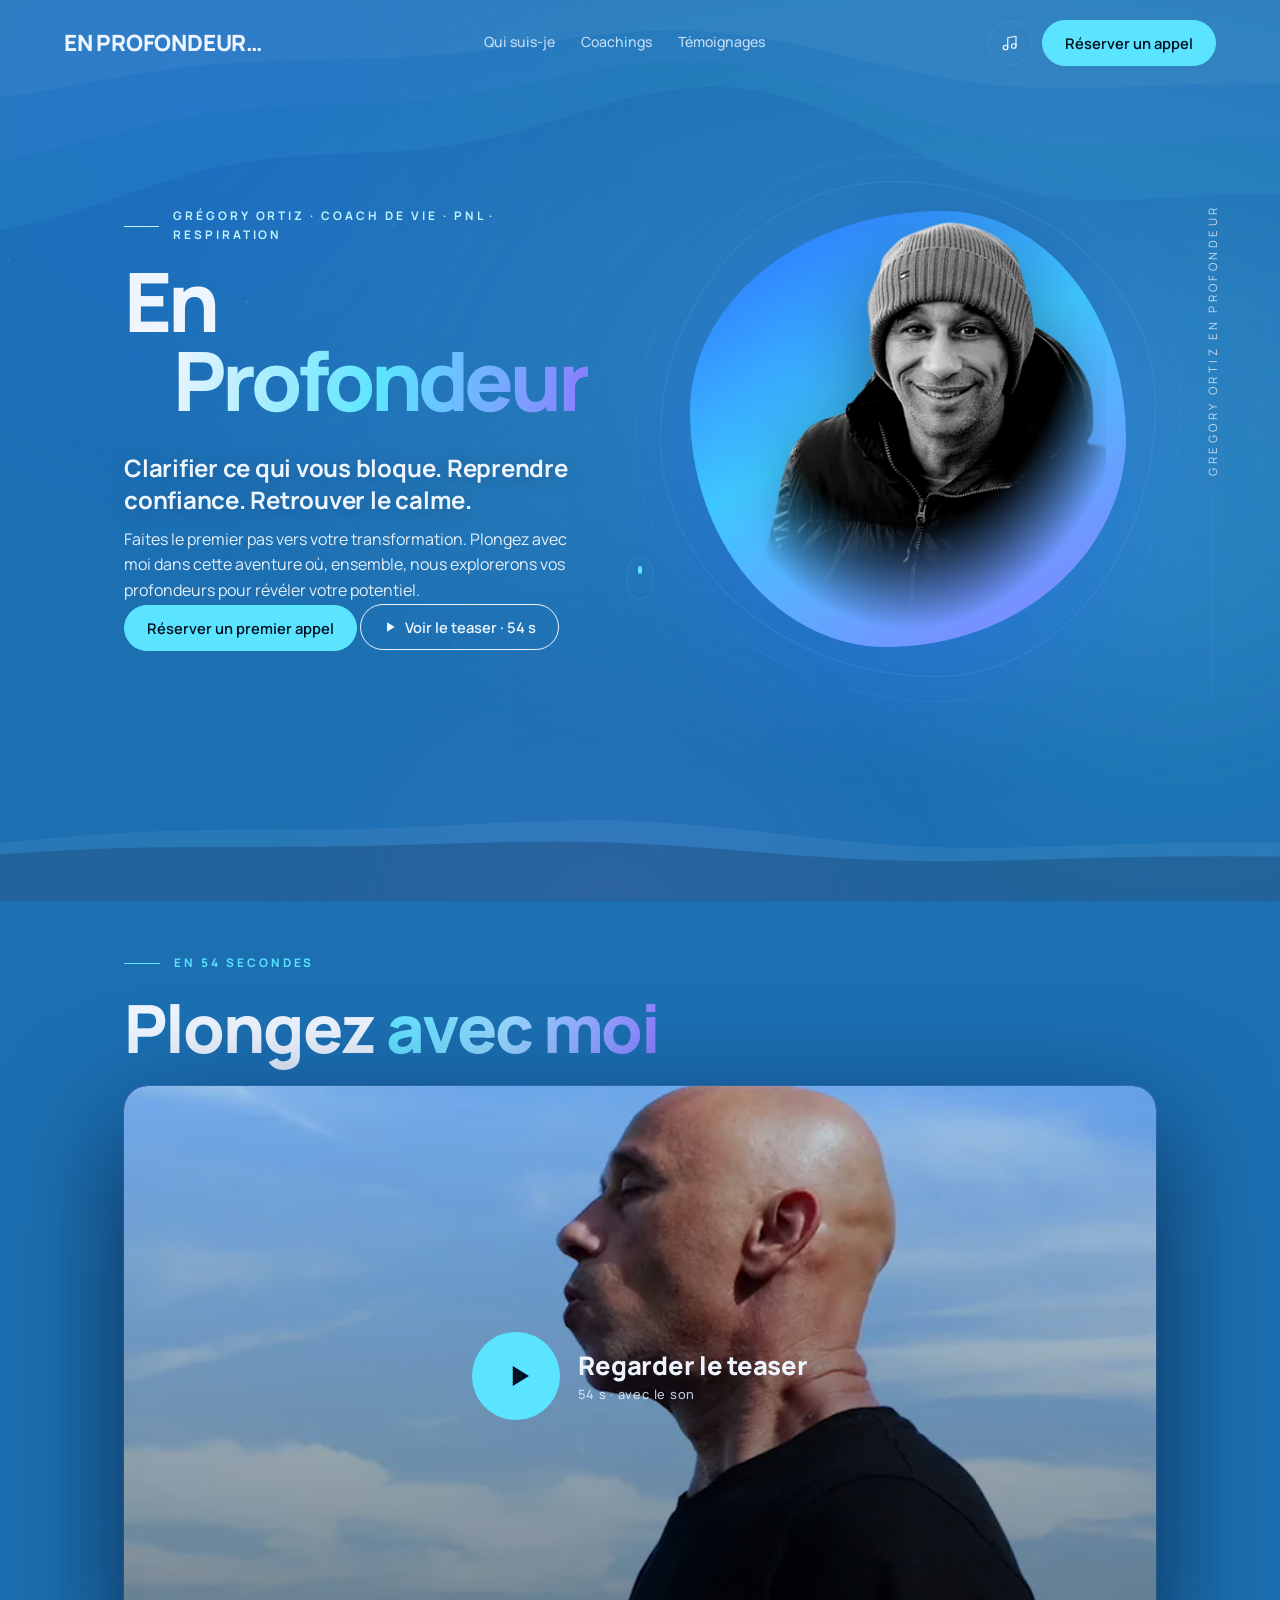
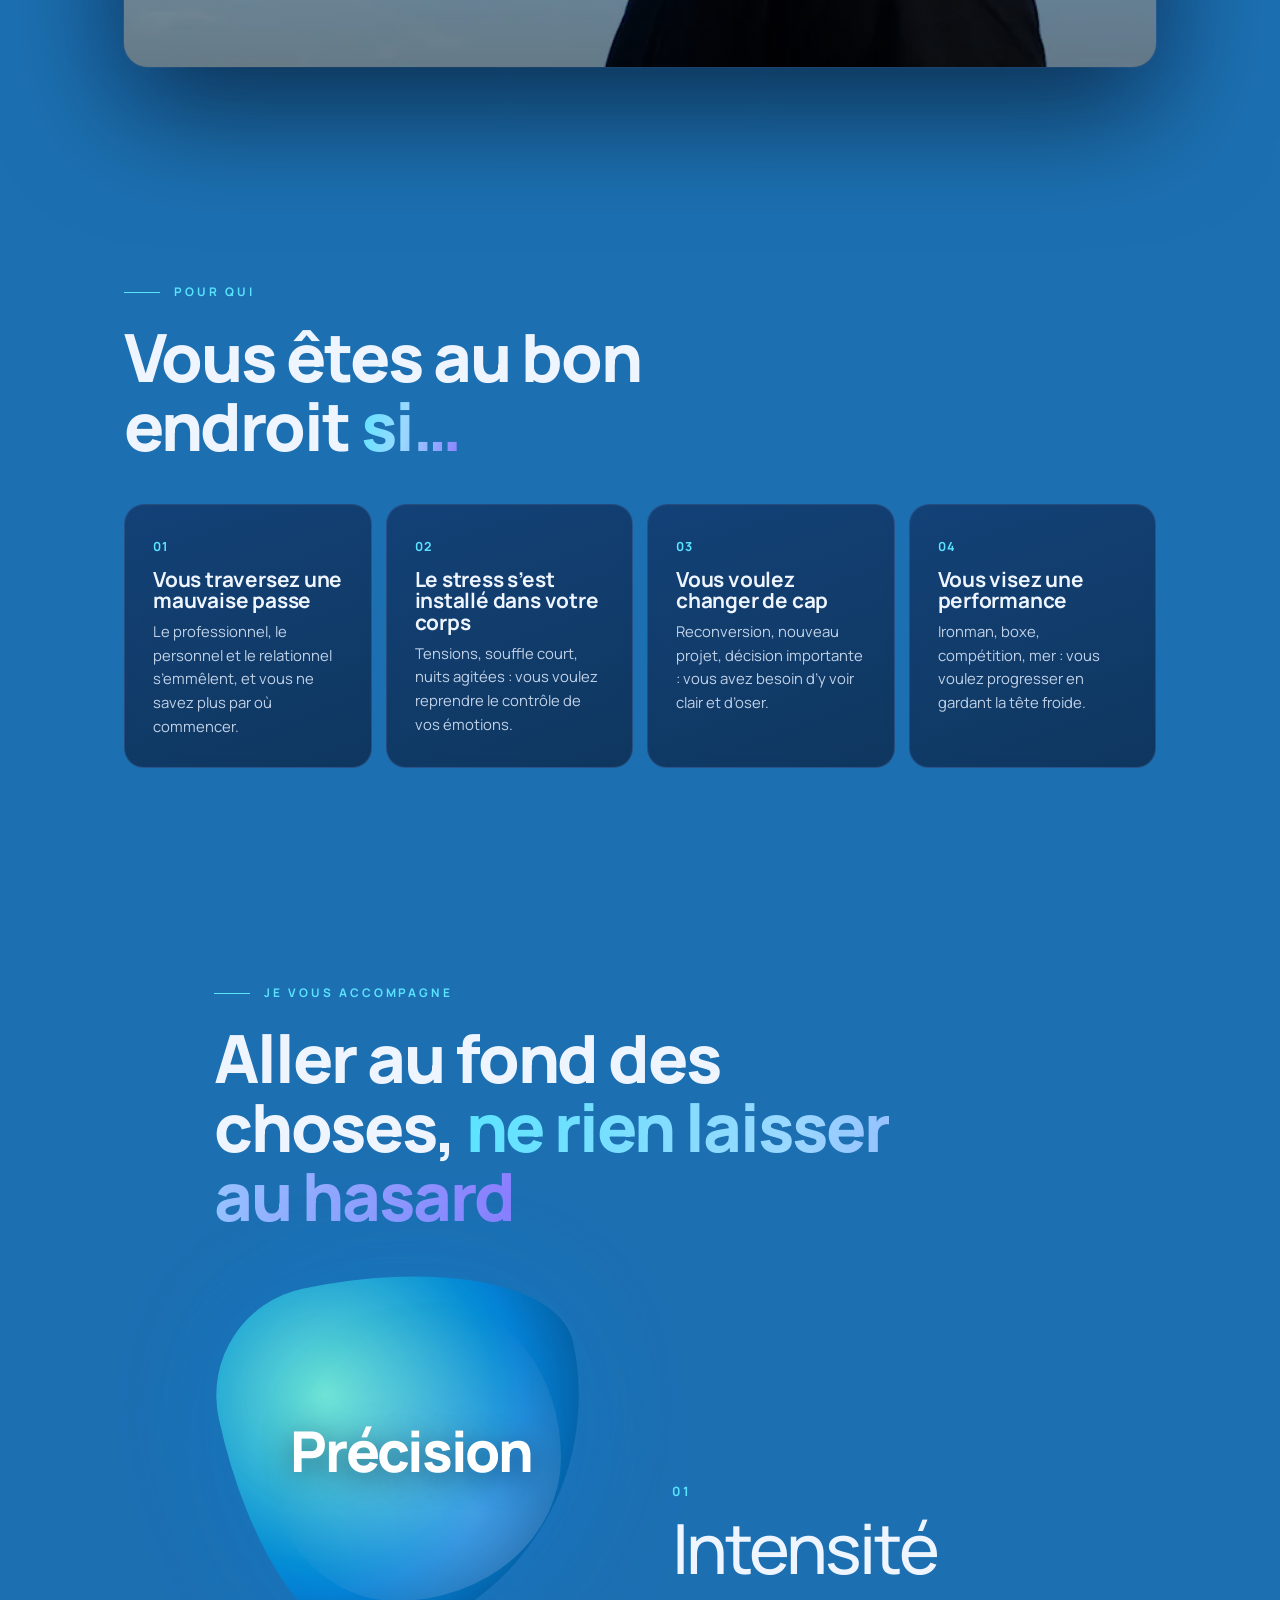
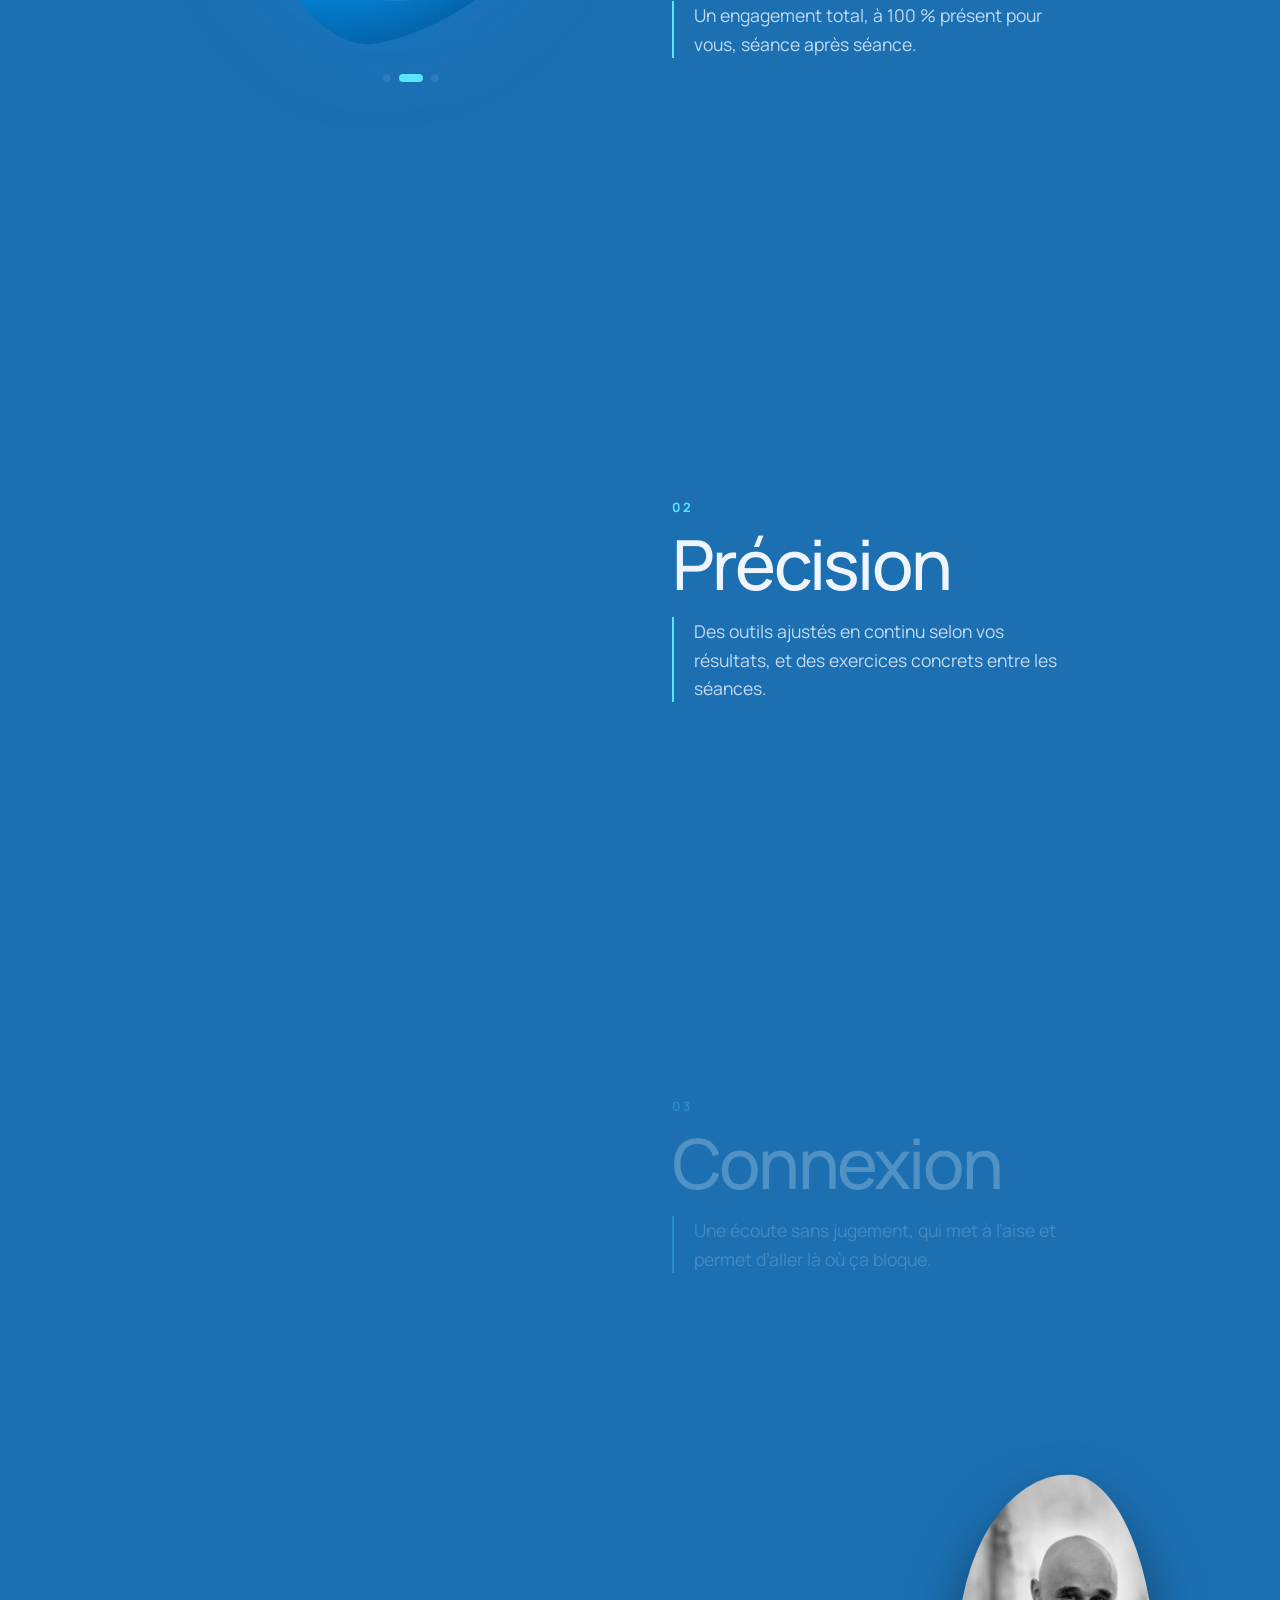
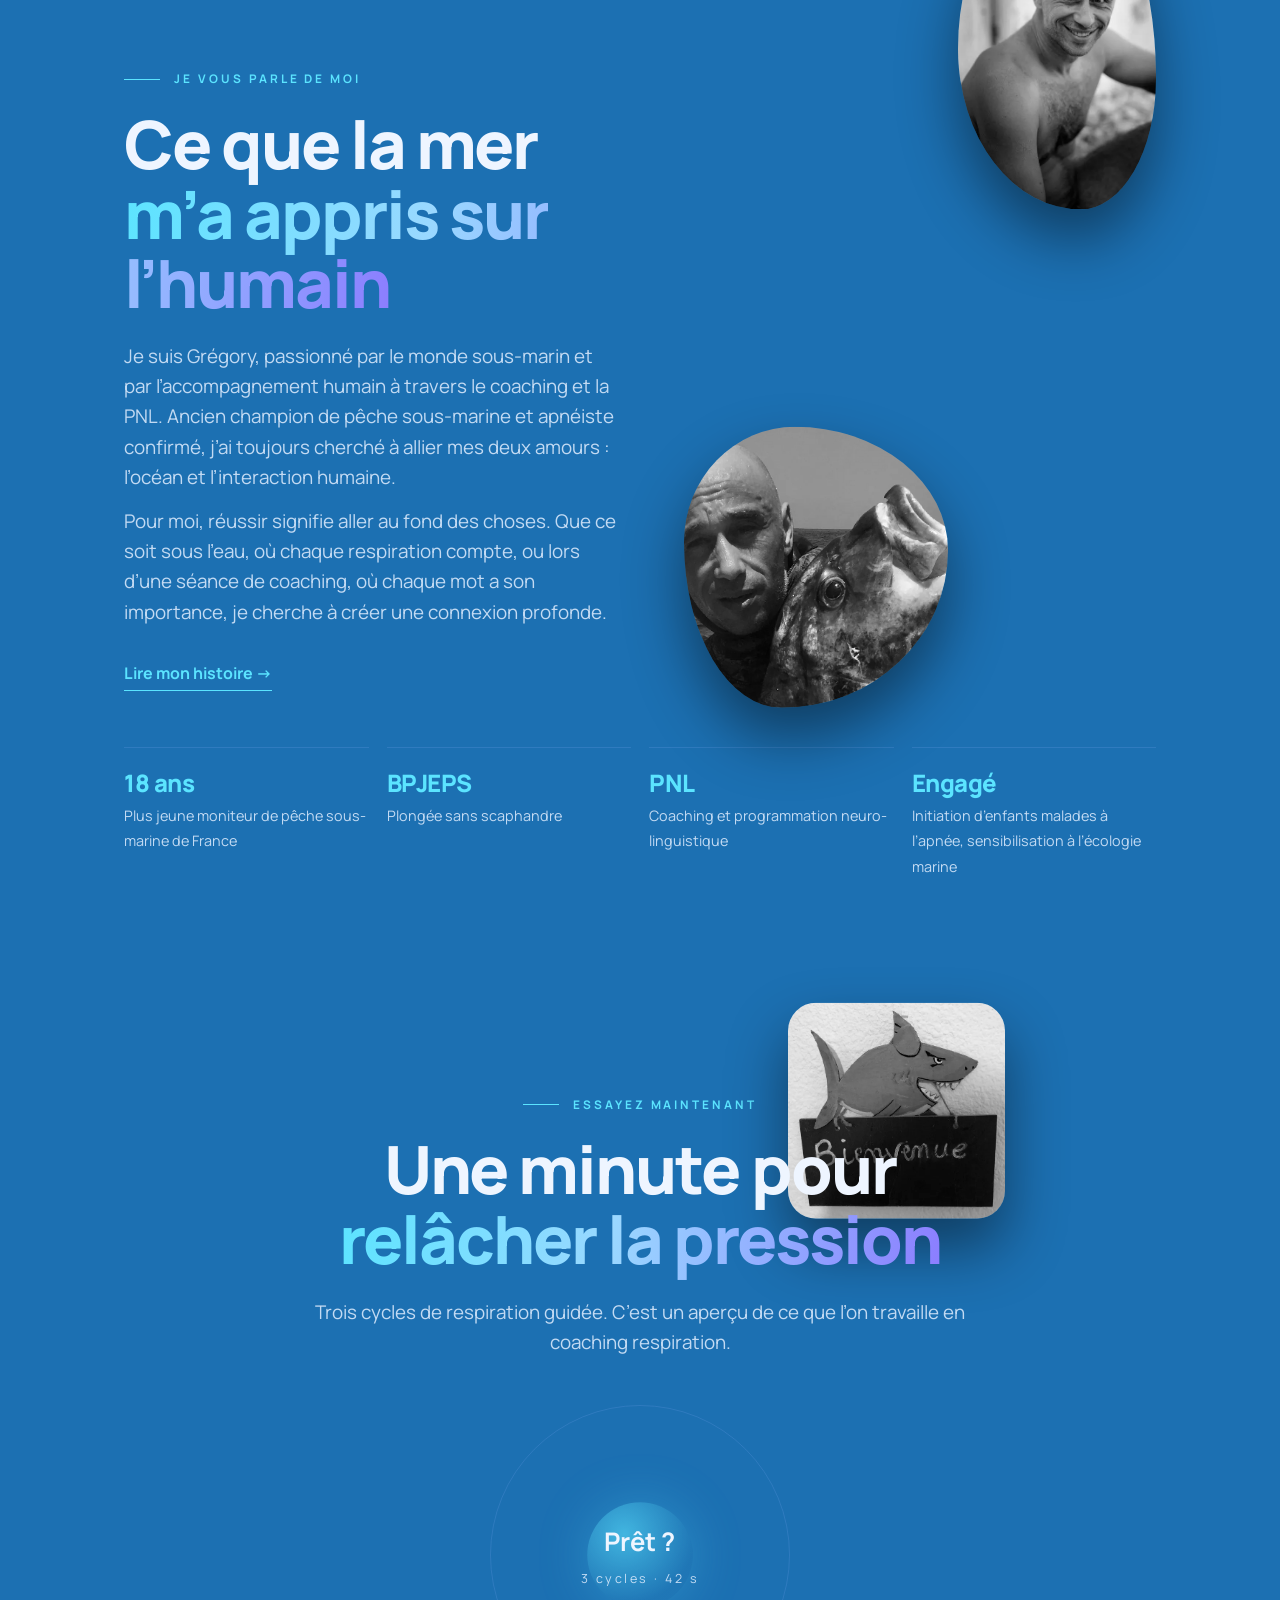
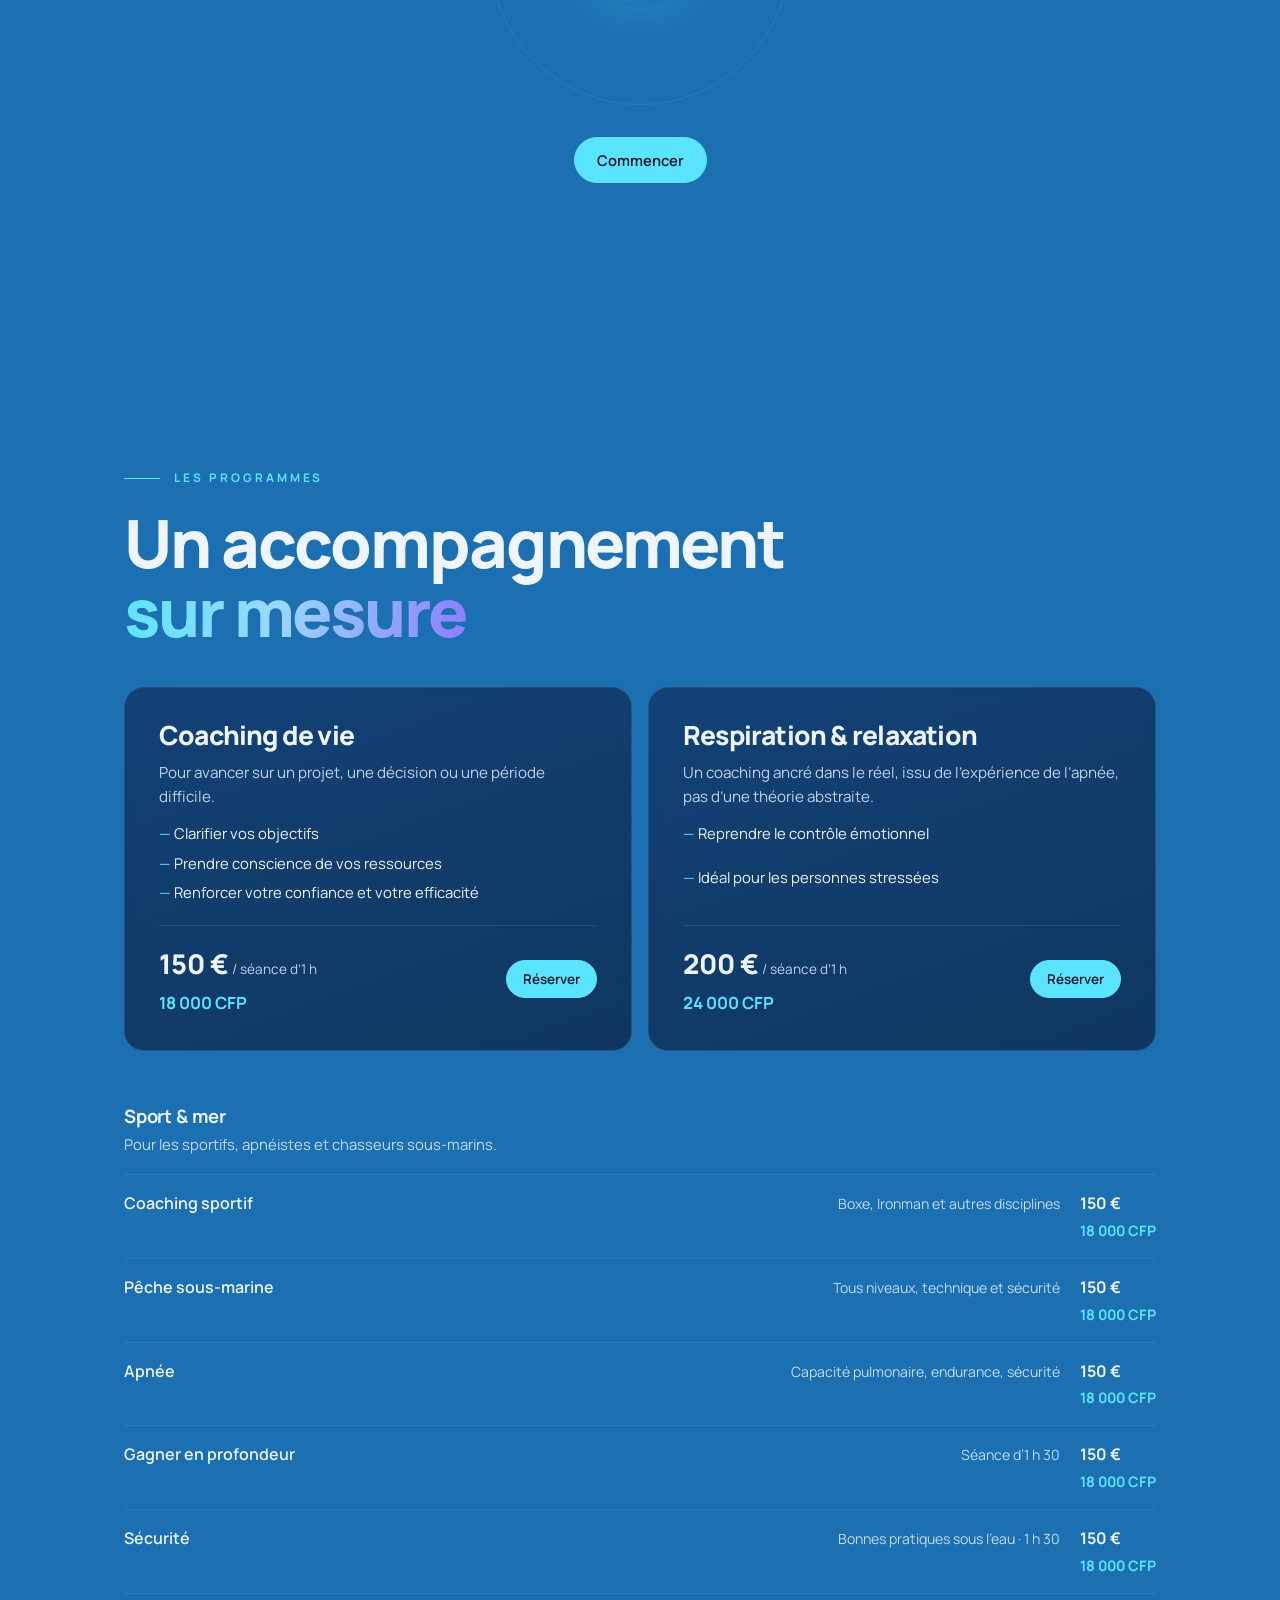
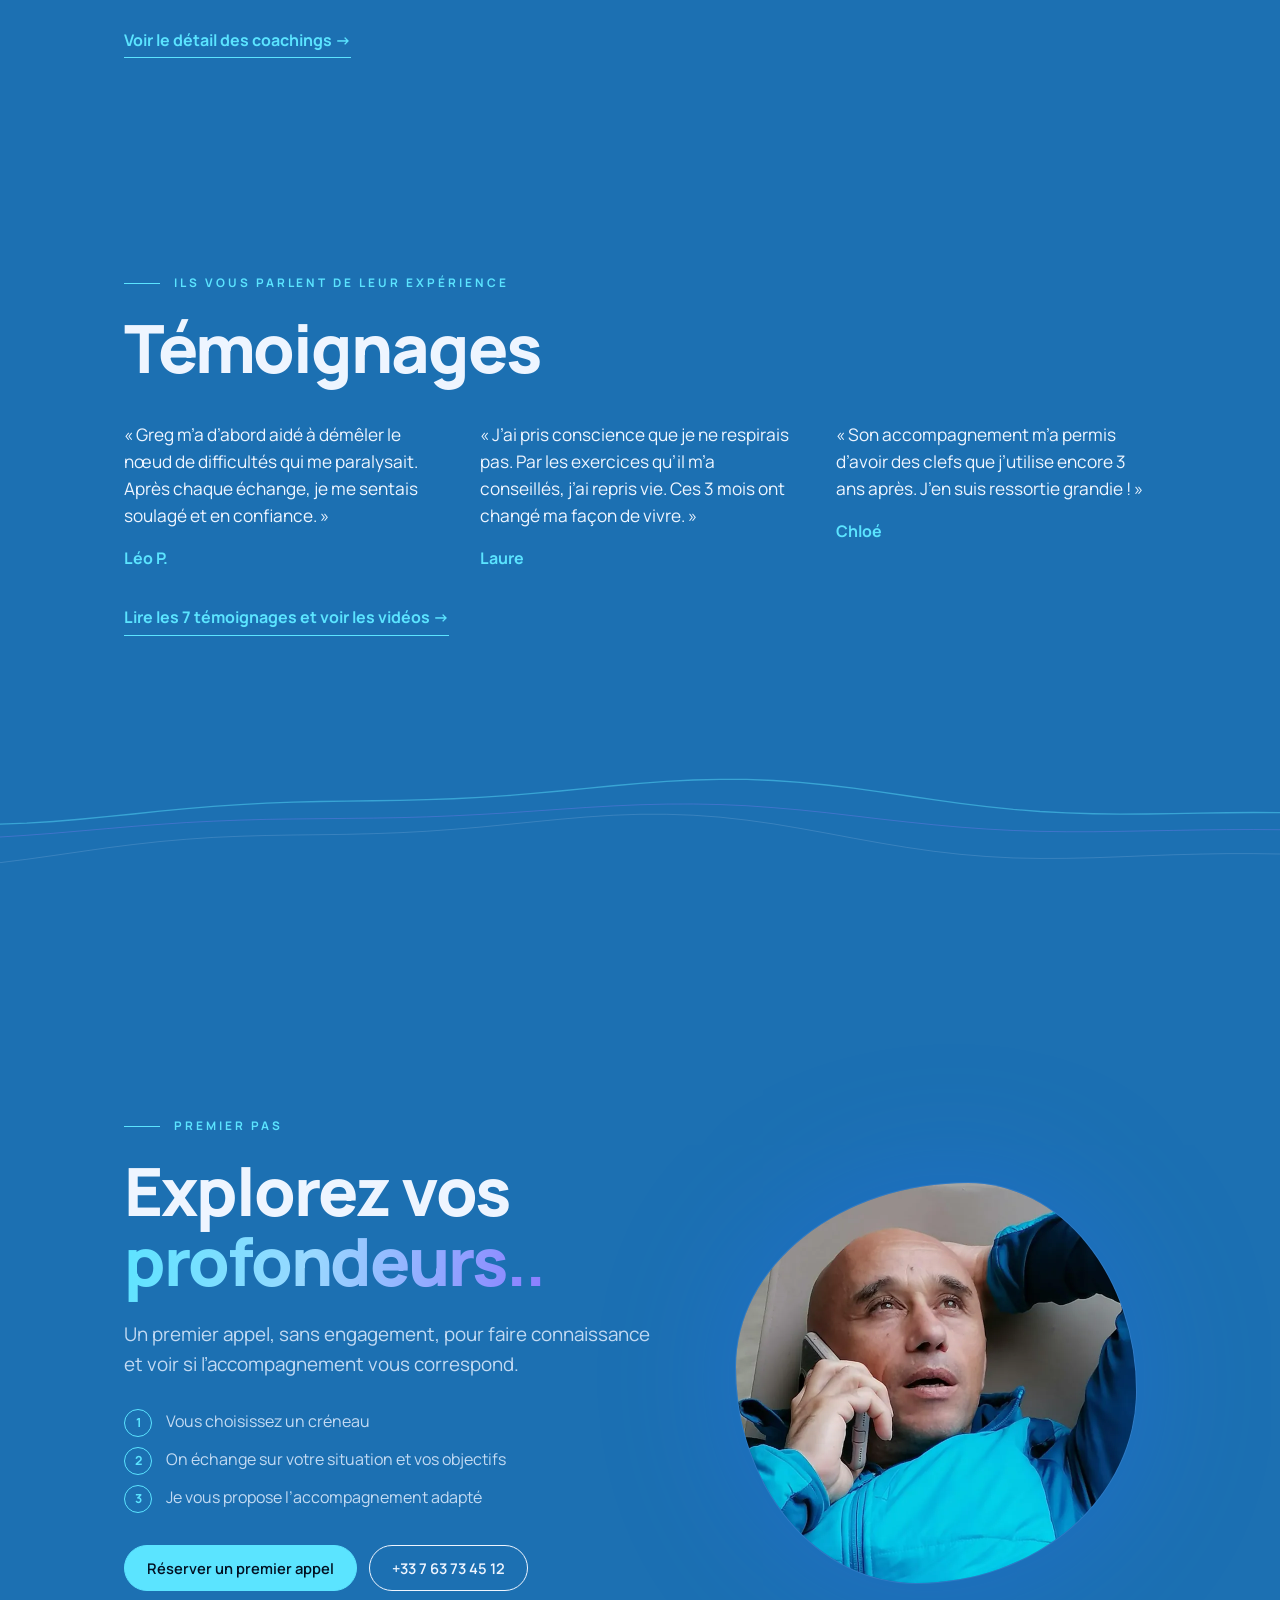
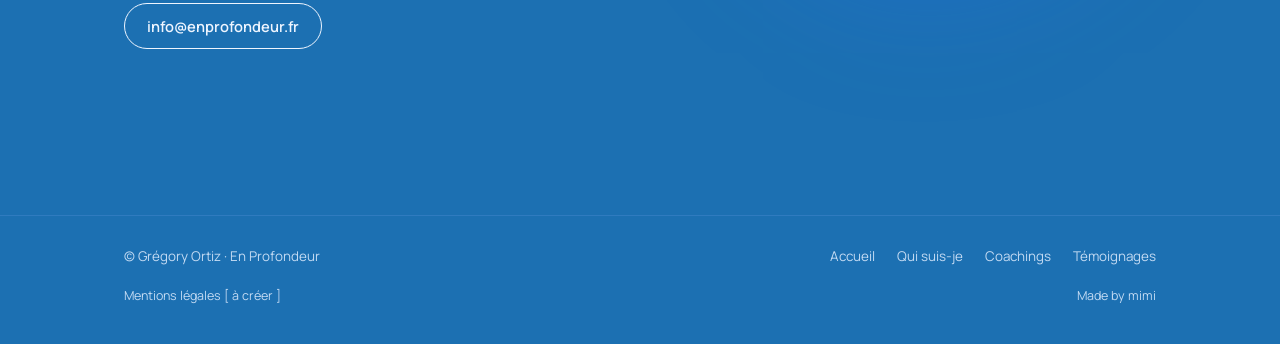
==== commit d2e6d10f: "Site de test : synchronisation depuis main (e295876)" ====
--- a/index.html
+++ b/index.html
@@ -3,6 +3,7 @@
 <head>
 <meta charset="utf-8">
 <meta name="viewport" content="width=device-width, initial-scale=1">
+<meta name="robots" content="noindex, nofollow">
 <title>En Profondeur — Coaching avec Grégory Ortiz</title>
 <meta name="description" content="Coaching de vie et coaching respiration avec Grégory Ortiz. Clarifier, reprendre confiance, retrouver le calme. Premier appel sans engagement.">
 <link rel="preconnect" href="https://fonts.googleapis.com">
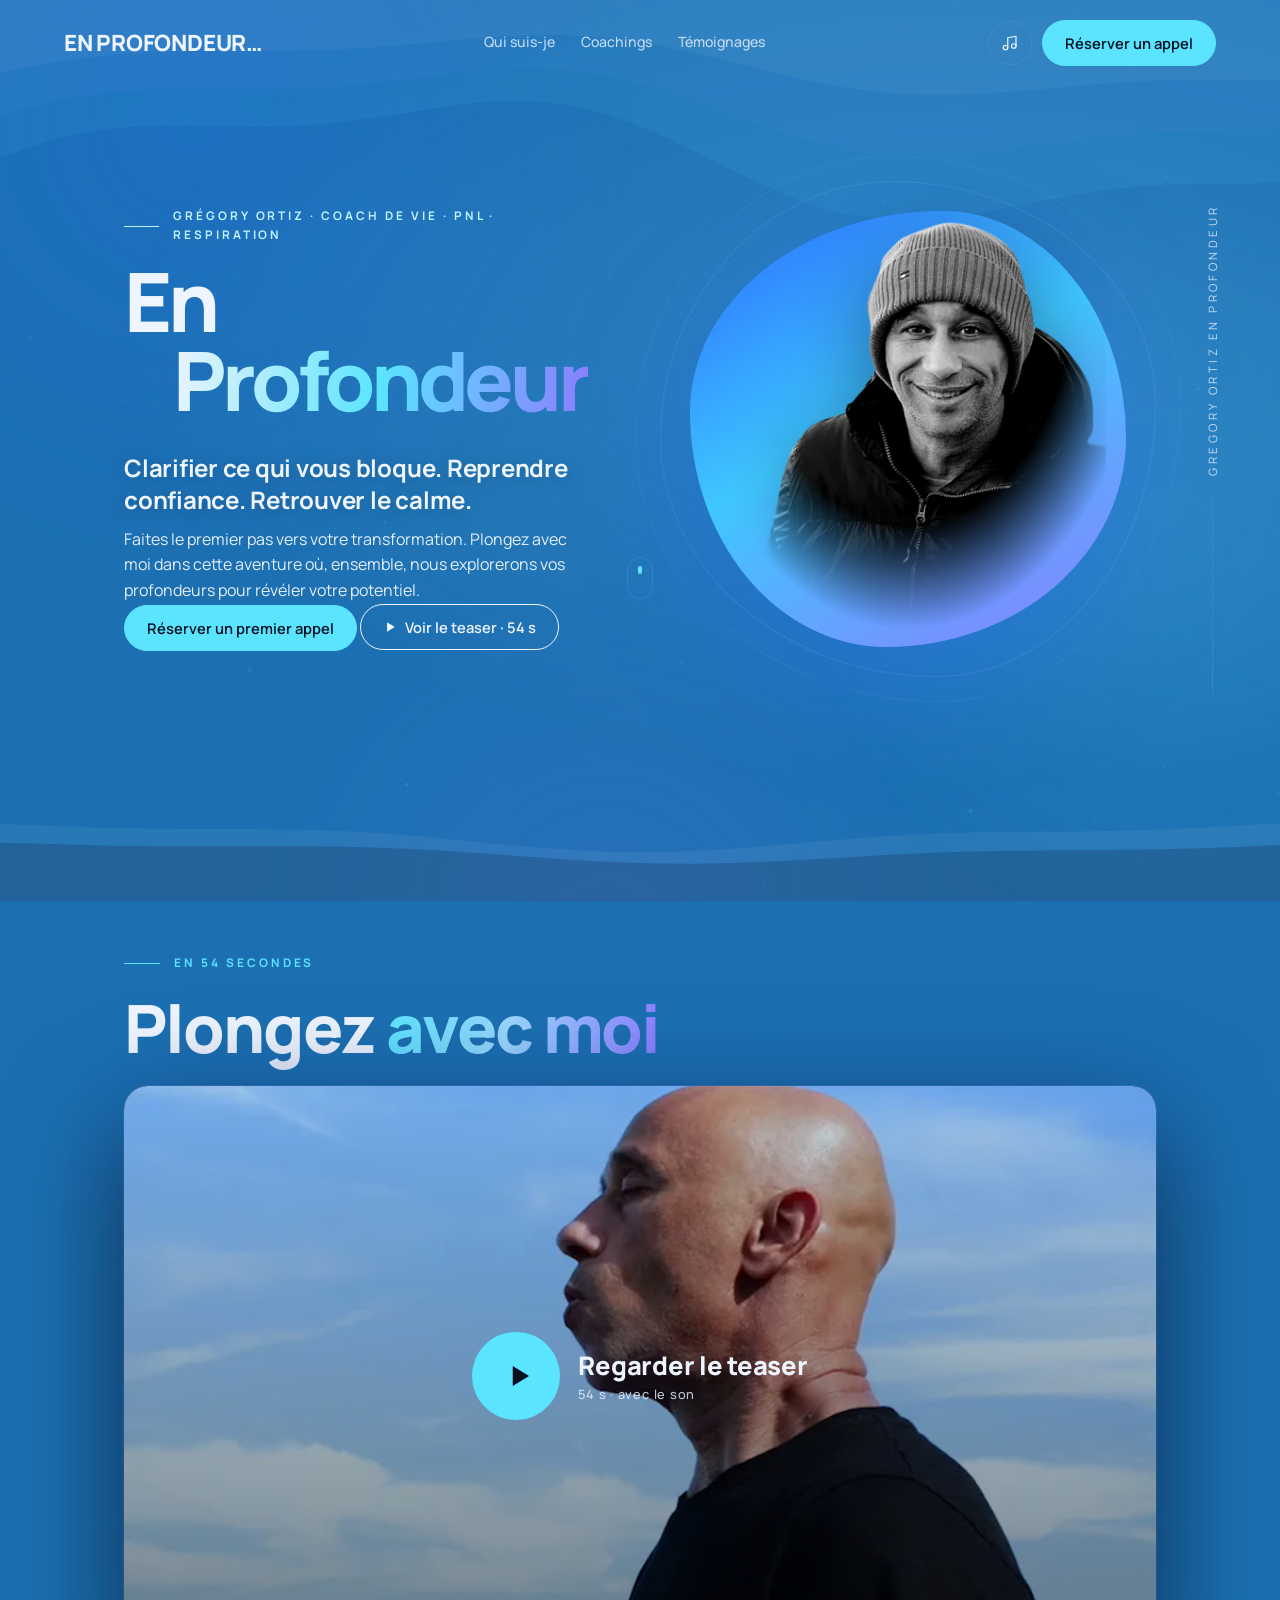
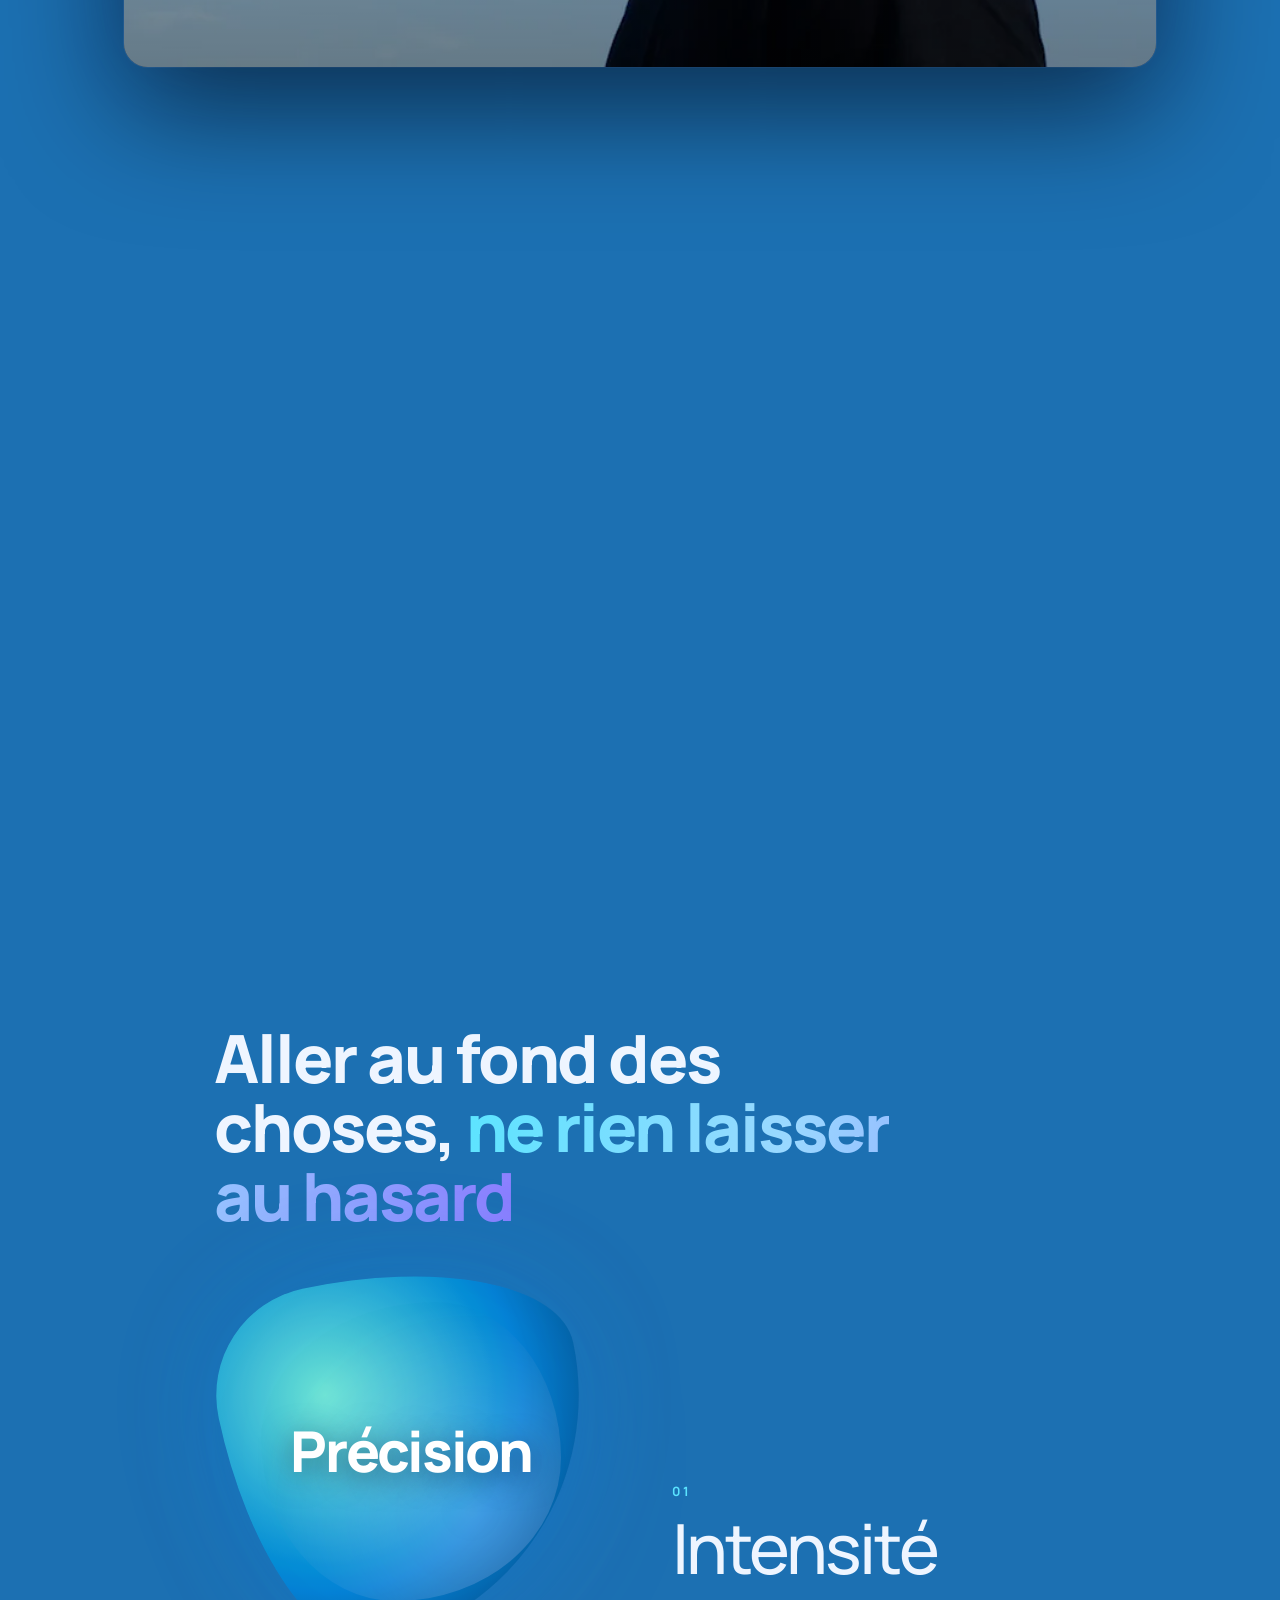
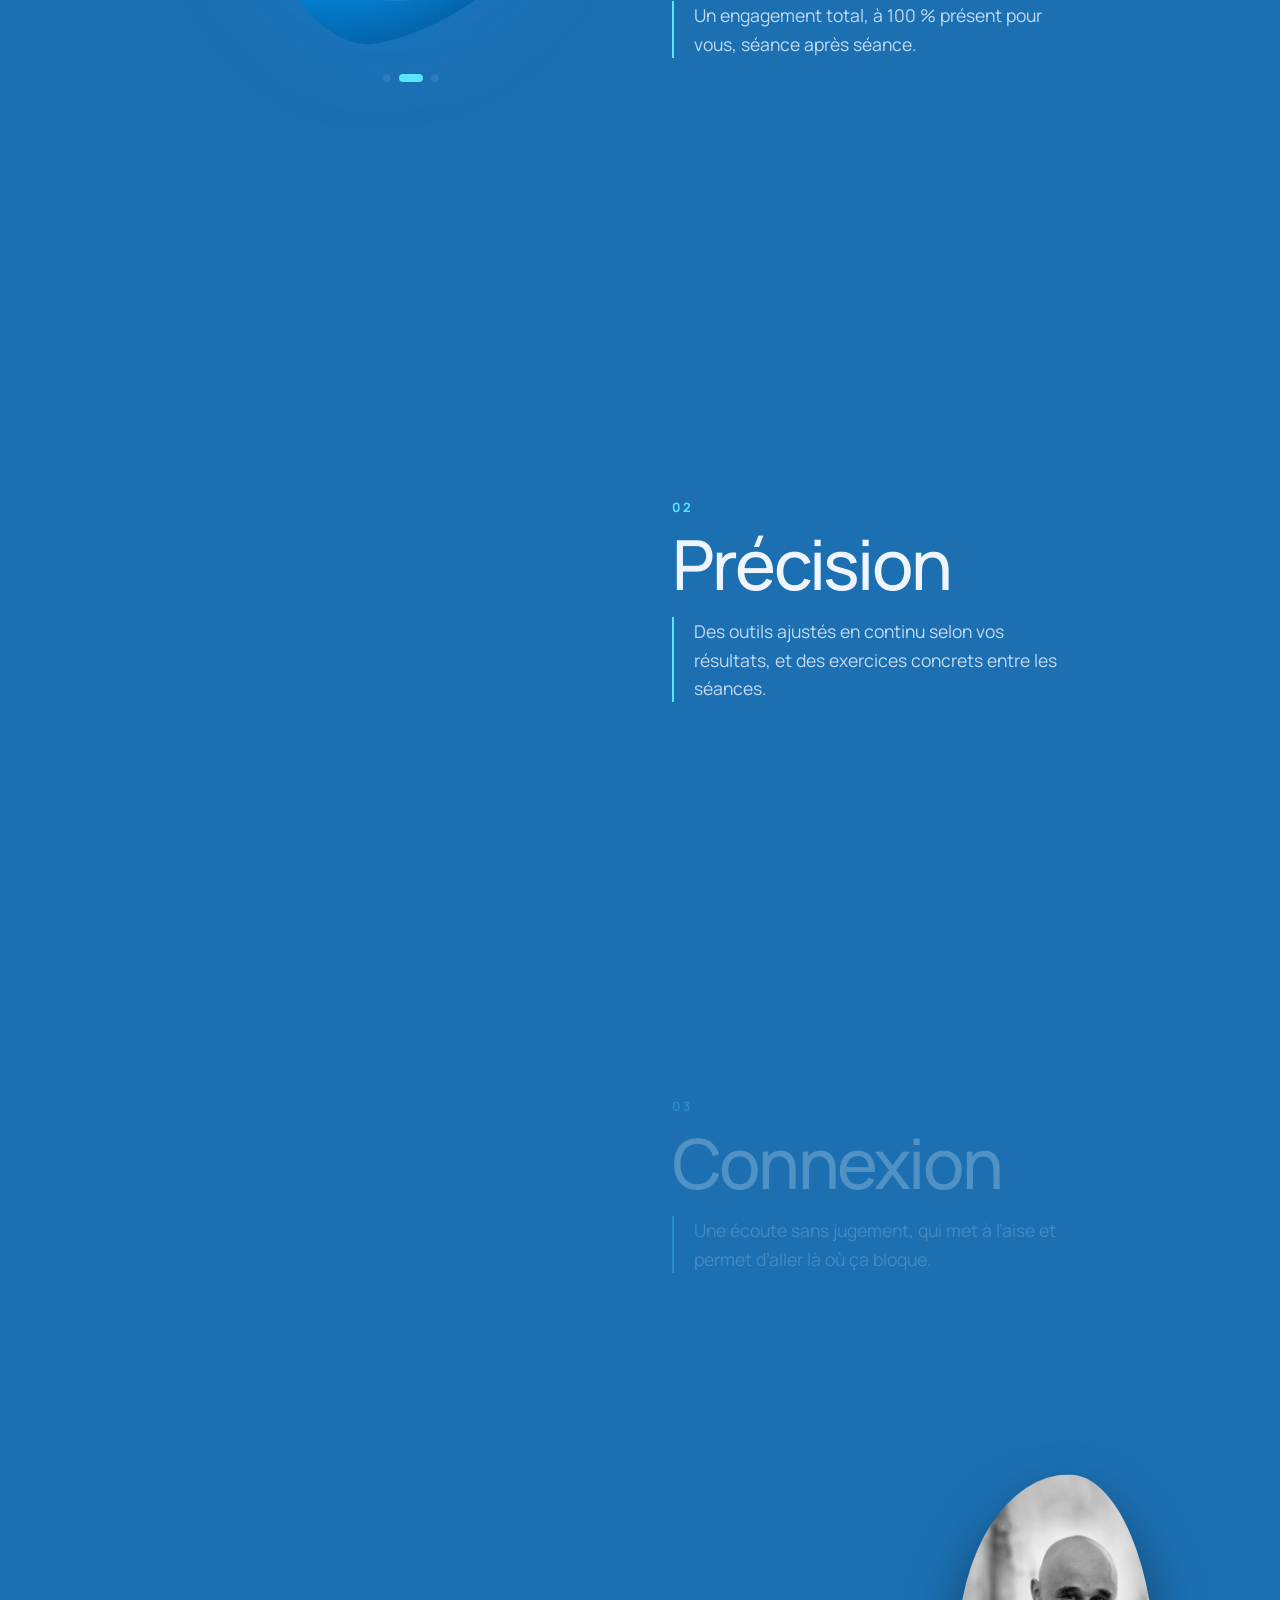
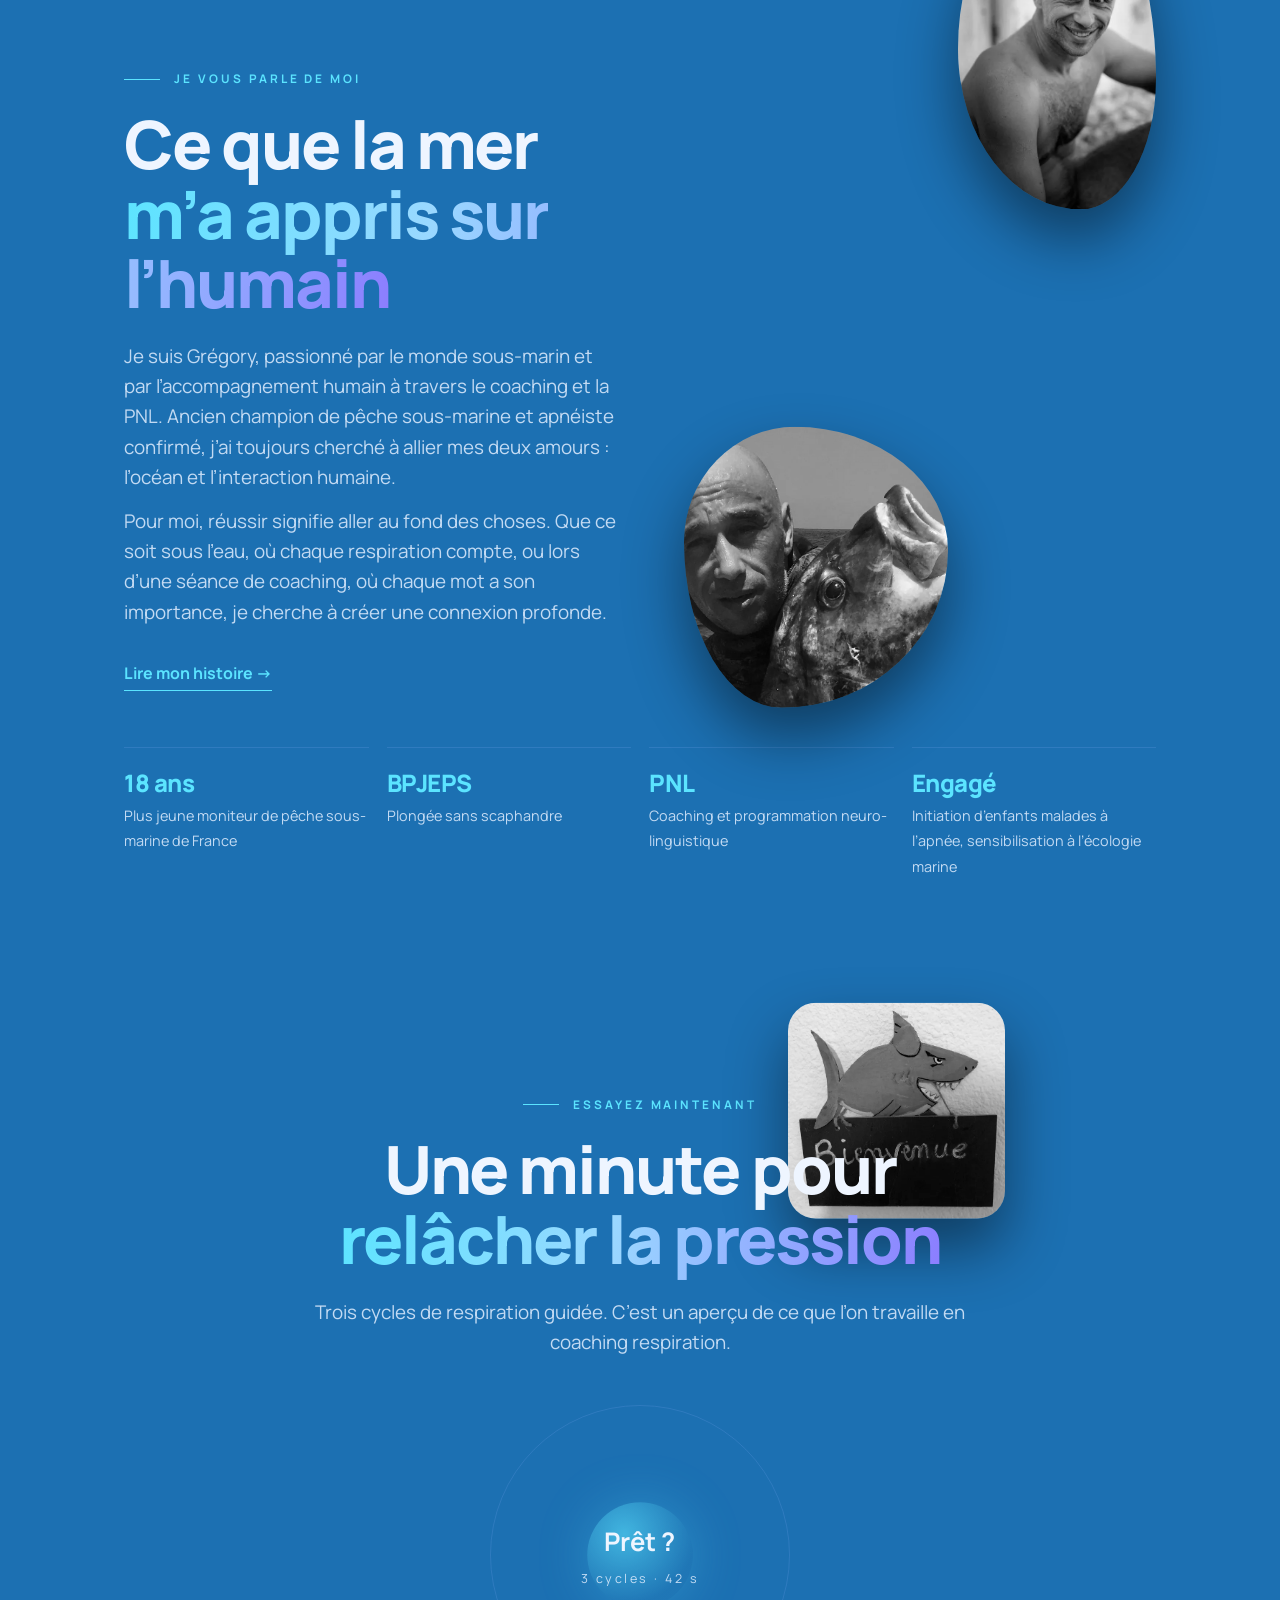
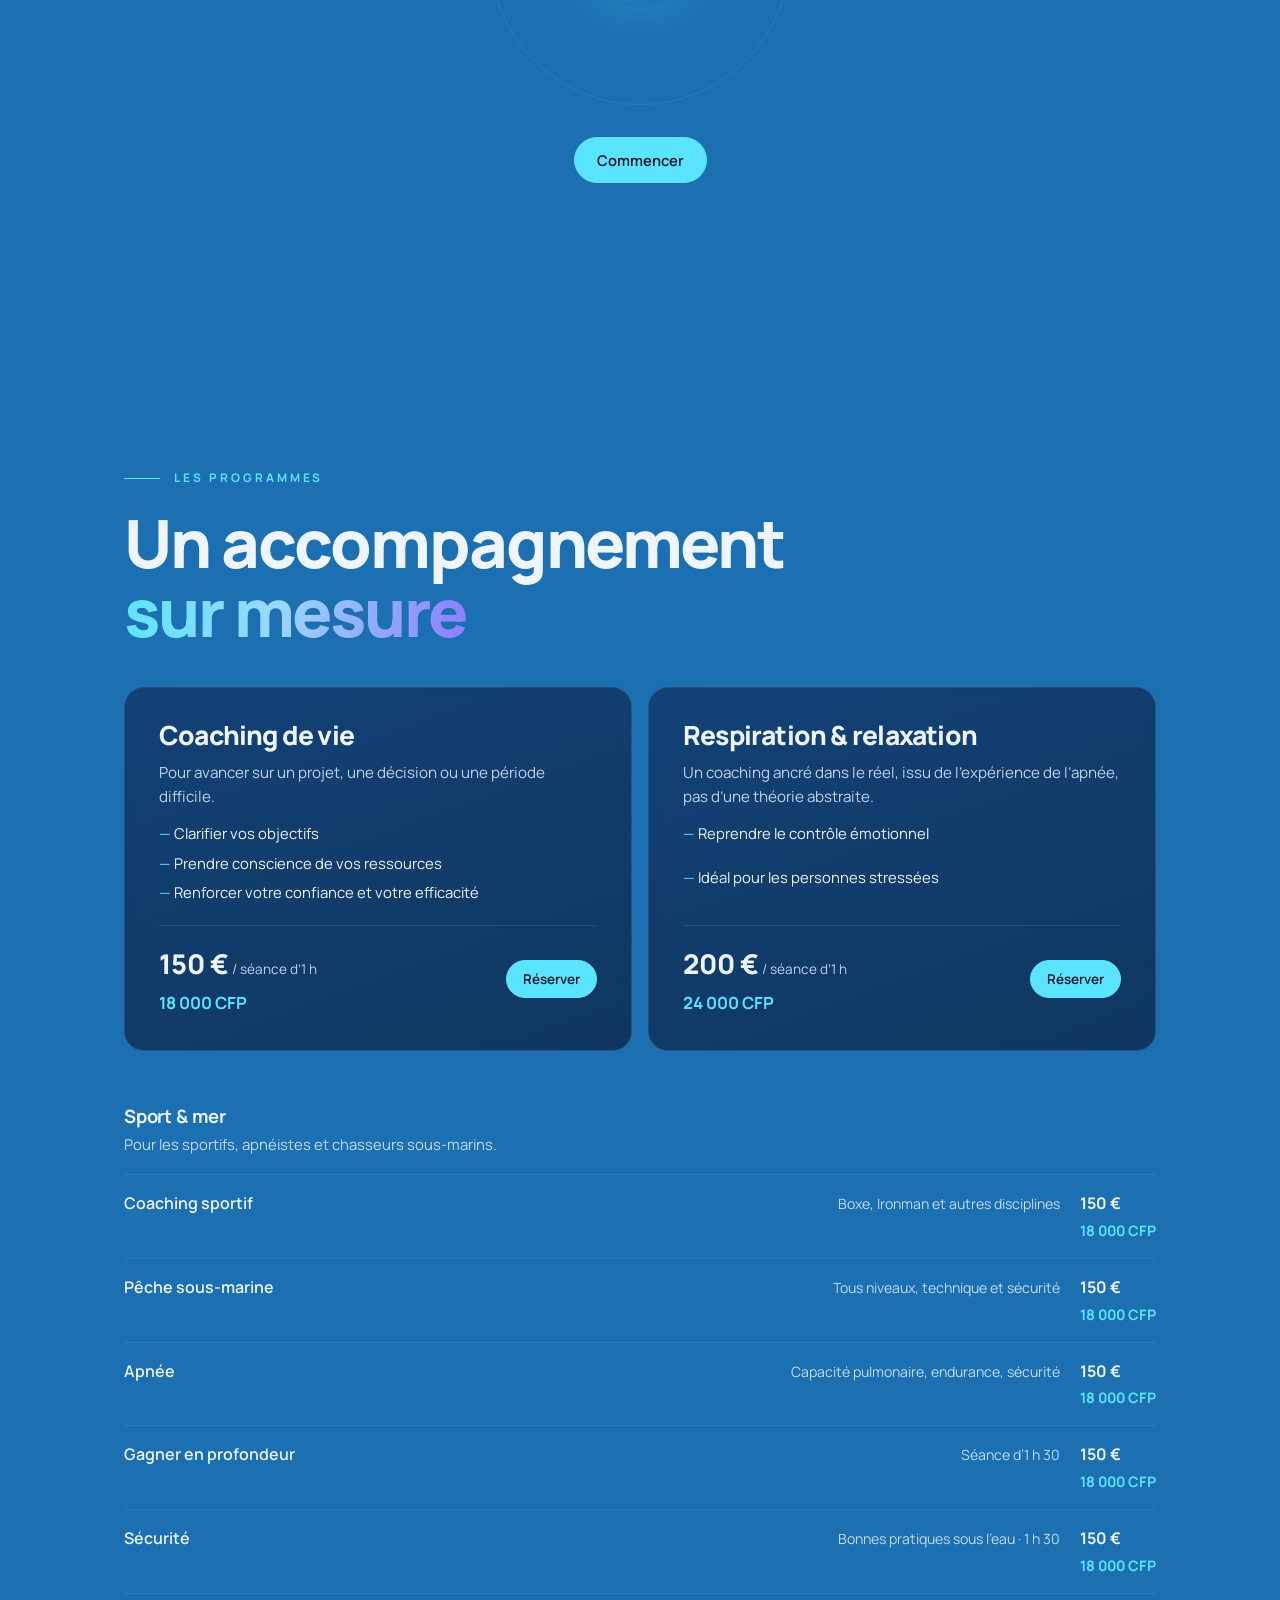
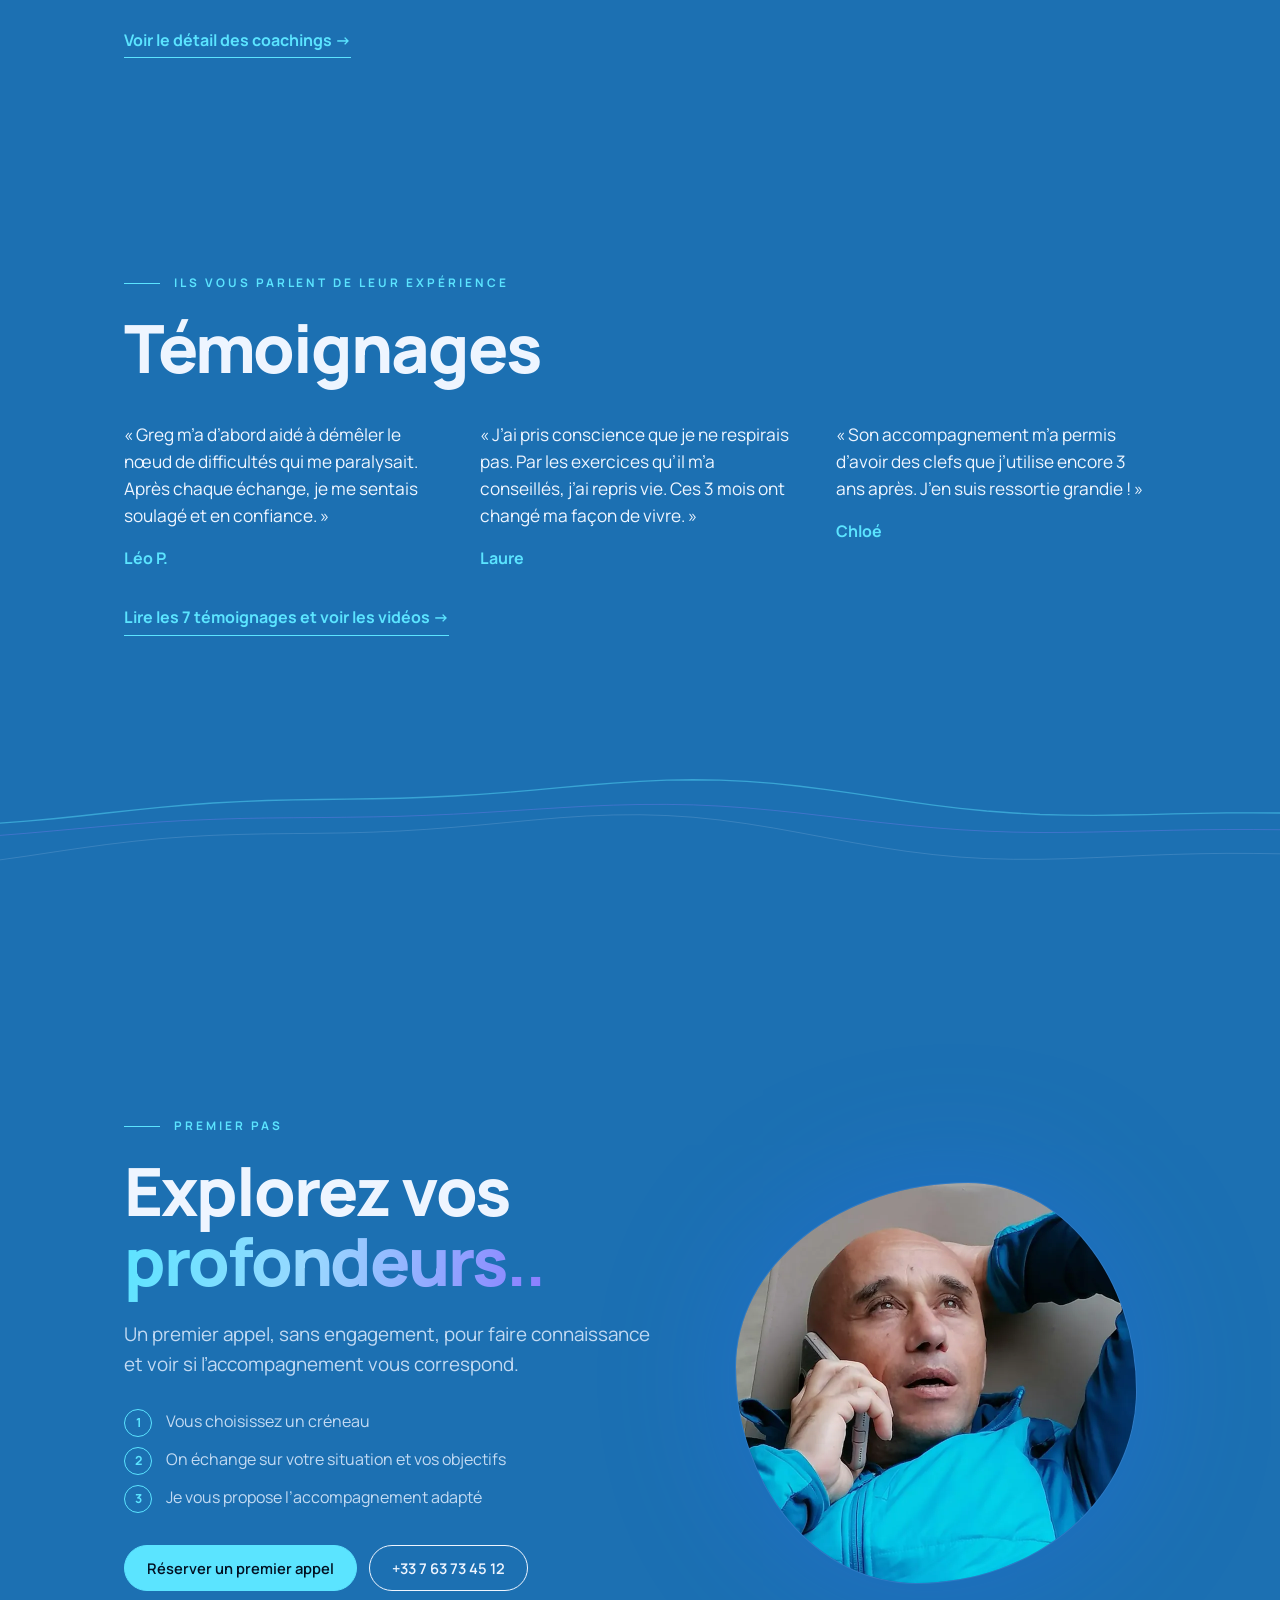
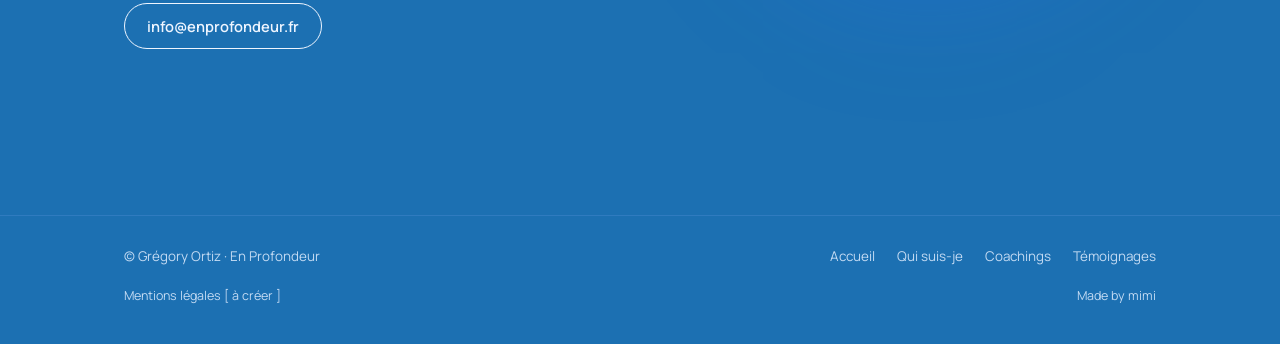
==== commit dfa24e65: "Sport & mer : vraie descente en apnée, palmes vers la surface Remplace l'image vue de dos par le pla" ====
--- a/index.html
+++ b/index.html
@@ -3,13 +3,12 @@
 <head>
 <meta charset="utf-8">
 <meta name="viewport" content="width=device-width, initial-scale=1">
-<meta name="robots" content="noindex, nofollow">
 <title>En Profondeur — Coaching avec Grégory Ortiz</title>
 <meta name="description" content="Coaching de vie et coaching respiration avec Grégory Ortiz. Clarifier, reprendre confiance, retrouver le calme. Premier appel sans engagement.">
 <link rel="preconnect" href="https://fonts.googleapis.com">
 <link rel="preconnect" href="https://fonts.gstatic.com" crossorigin>
 <link href="https://fonts.googleapis.com/css2?family=Manrope:wght@300;400;500;700;800&display=swap" rel="stylesheet">
-<link rel="stylesheet" href="assets/style.css?v=acb06d16">
+<link rel="stylesheet" href="assets/style.css?v=33cc1d7d">
 </head>
 <body>
 <div class="aurora" aria-hidden="true"><i></i><i></i><i></i></div>
--- a/assets/style.css
+++ b/assets/style.css
@@ -433,3 +433,6 @@
 .page-head{position:relative}
 .page-head>*:not(.page-waves){position:relative;z-index:1}
 .page-waves{left:50%;width:100vw;transform:translateX(-50%);height:min(62vh,520px);top:0}
+
+/* La descente en apnée reste en couleur : le bleu fait la profondeur */
+.strip .photo.color img{filter:none}
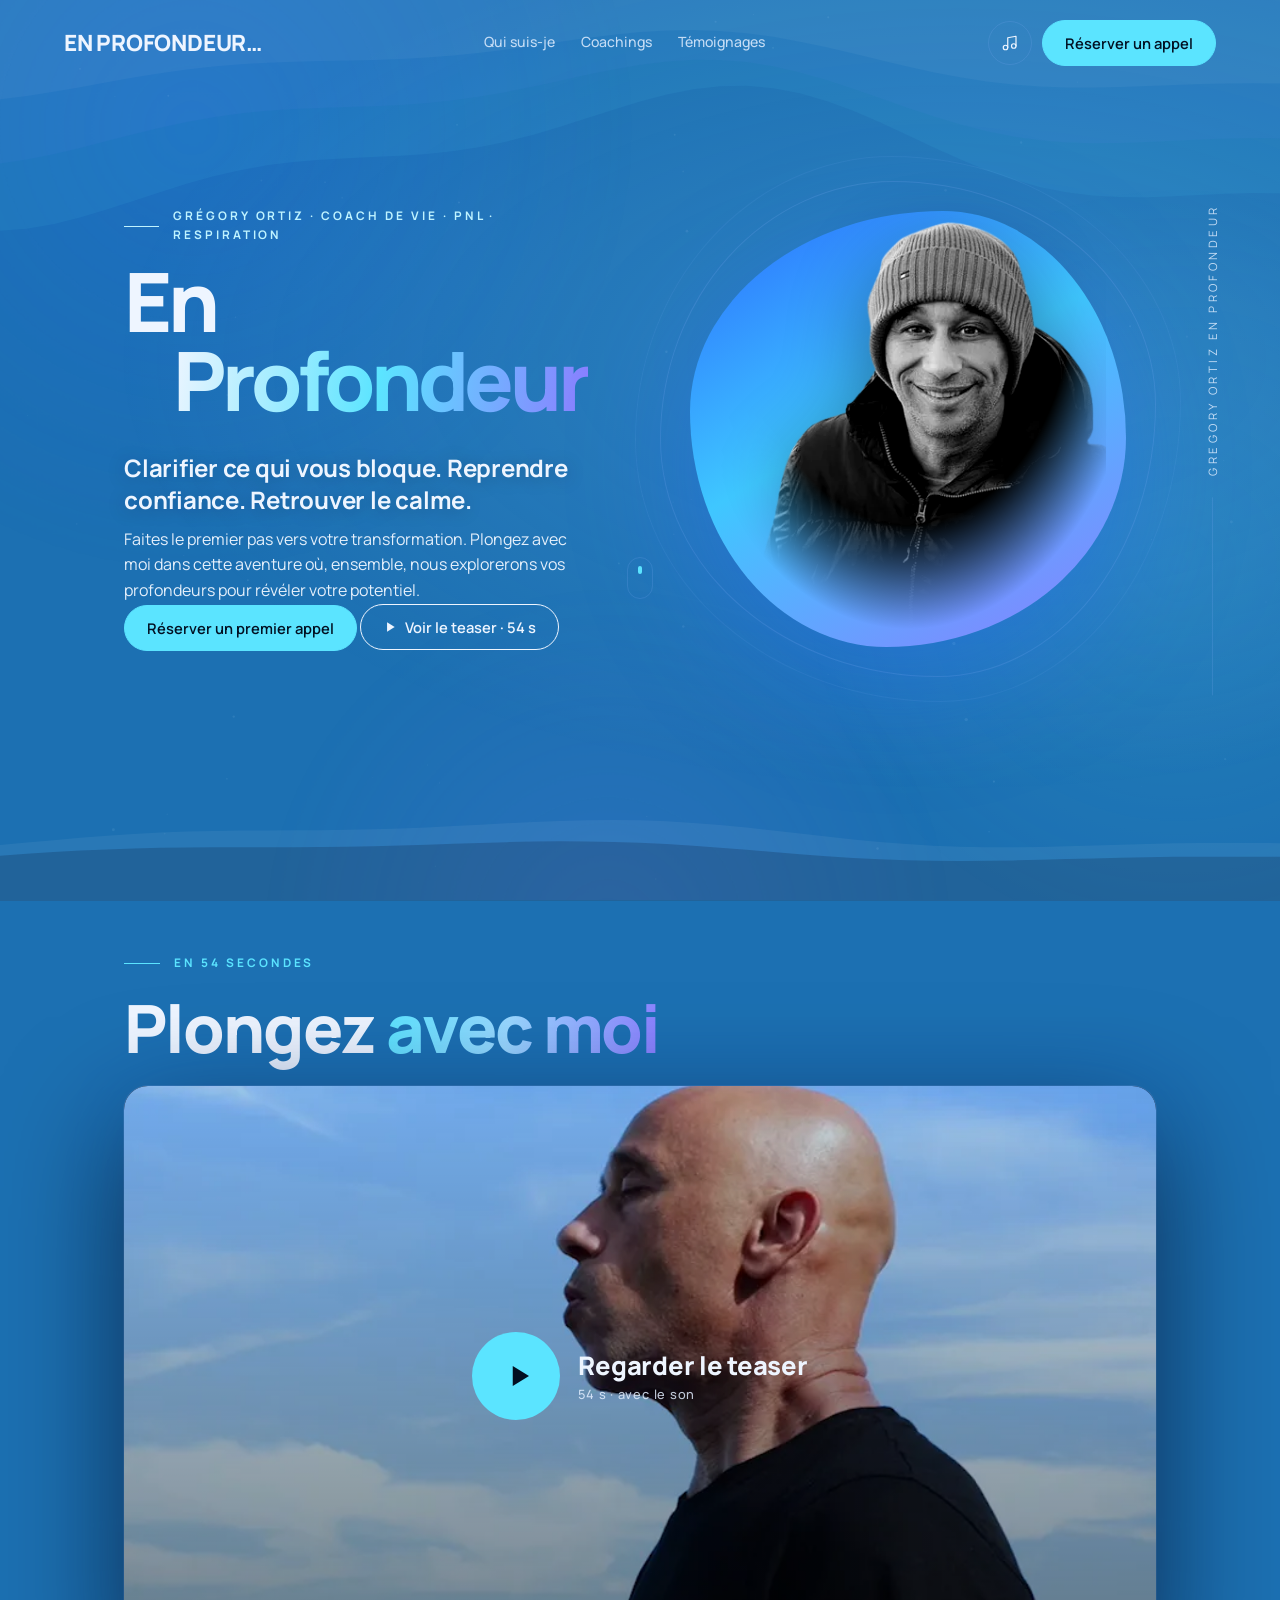
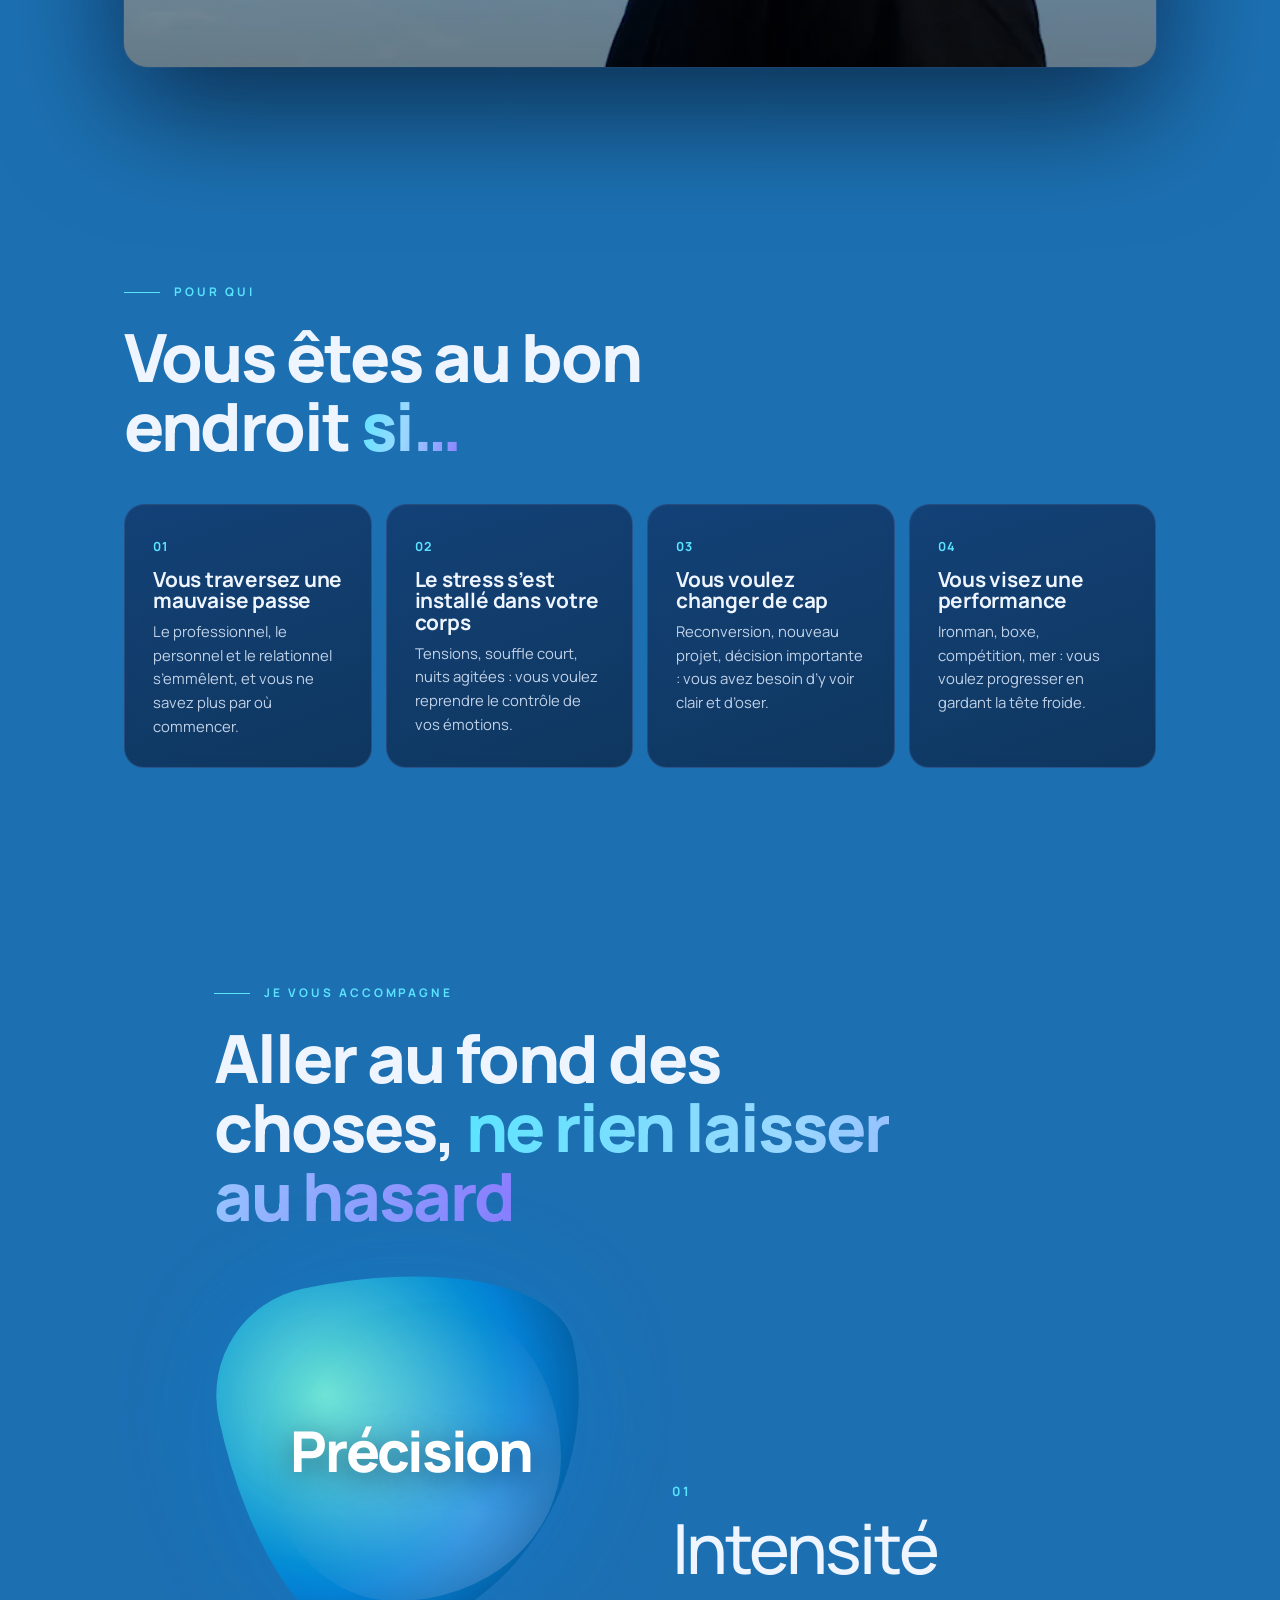
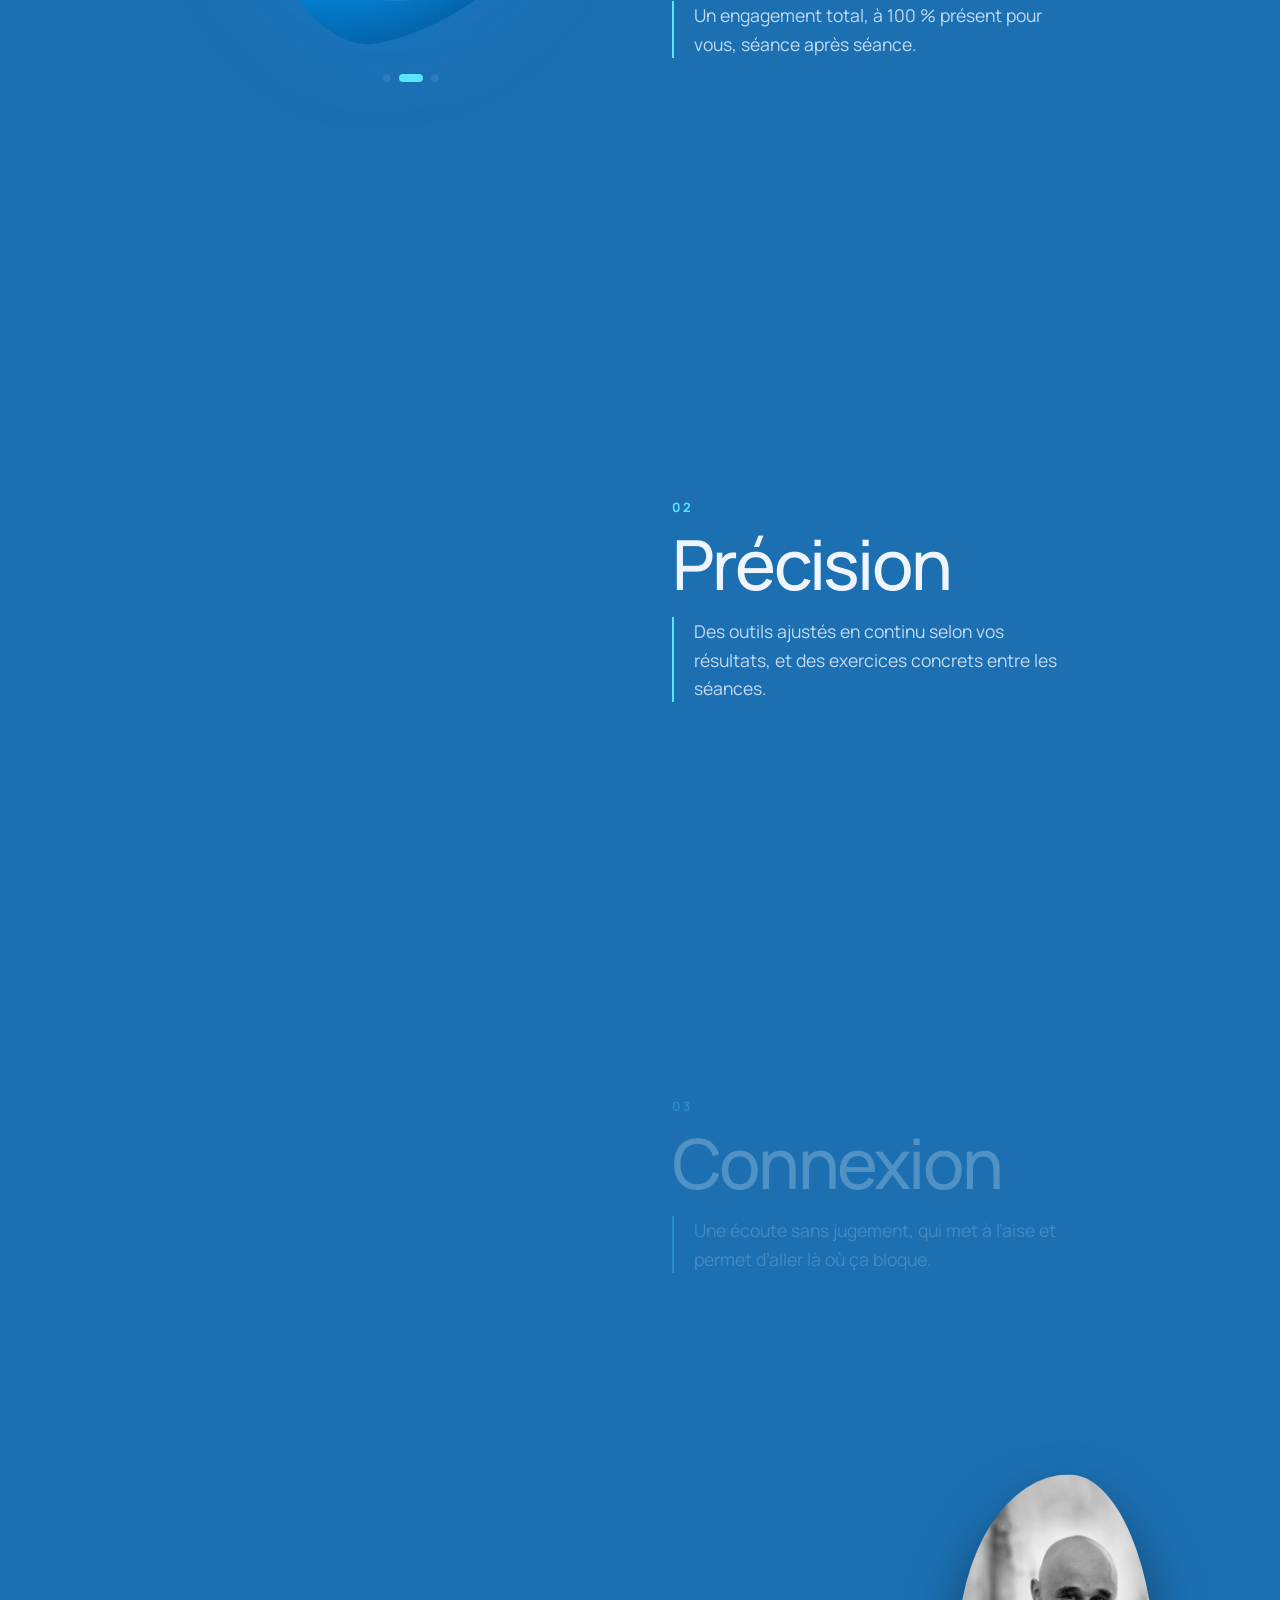
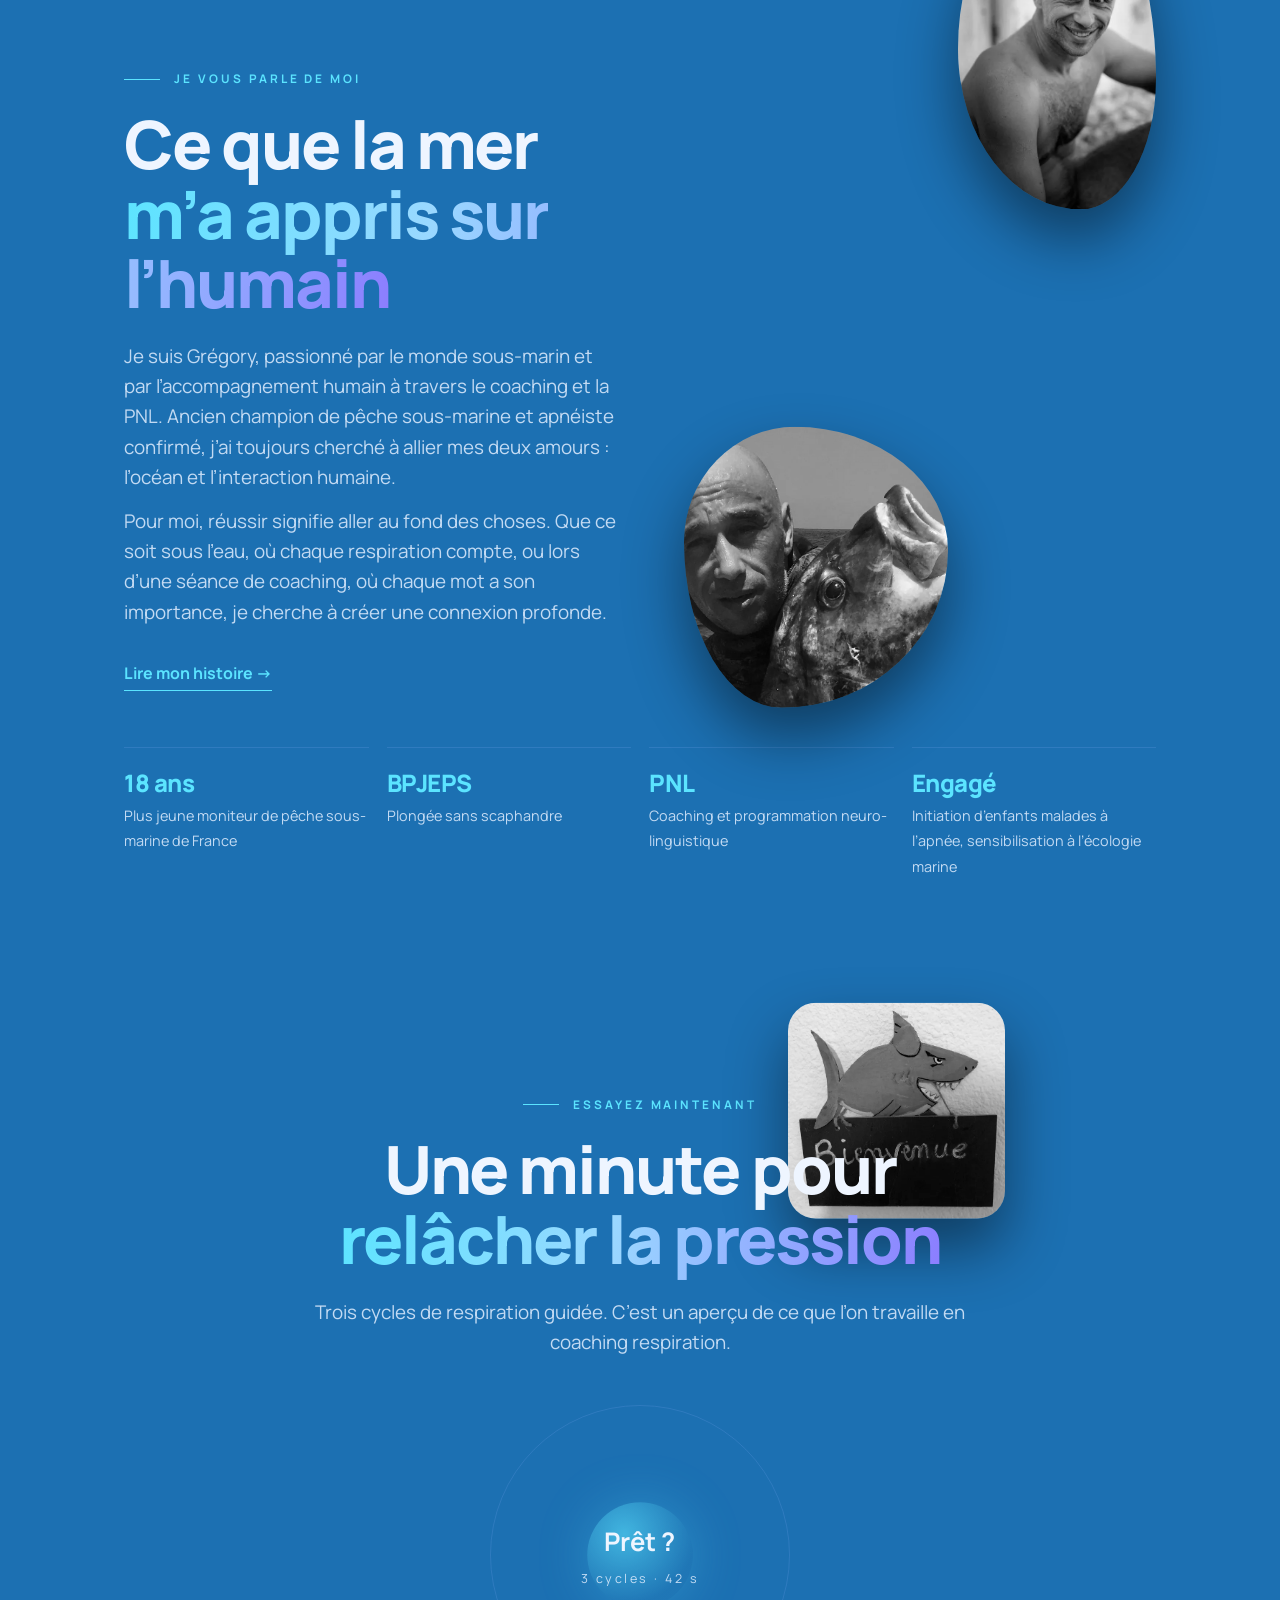
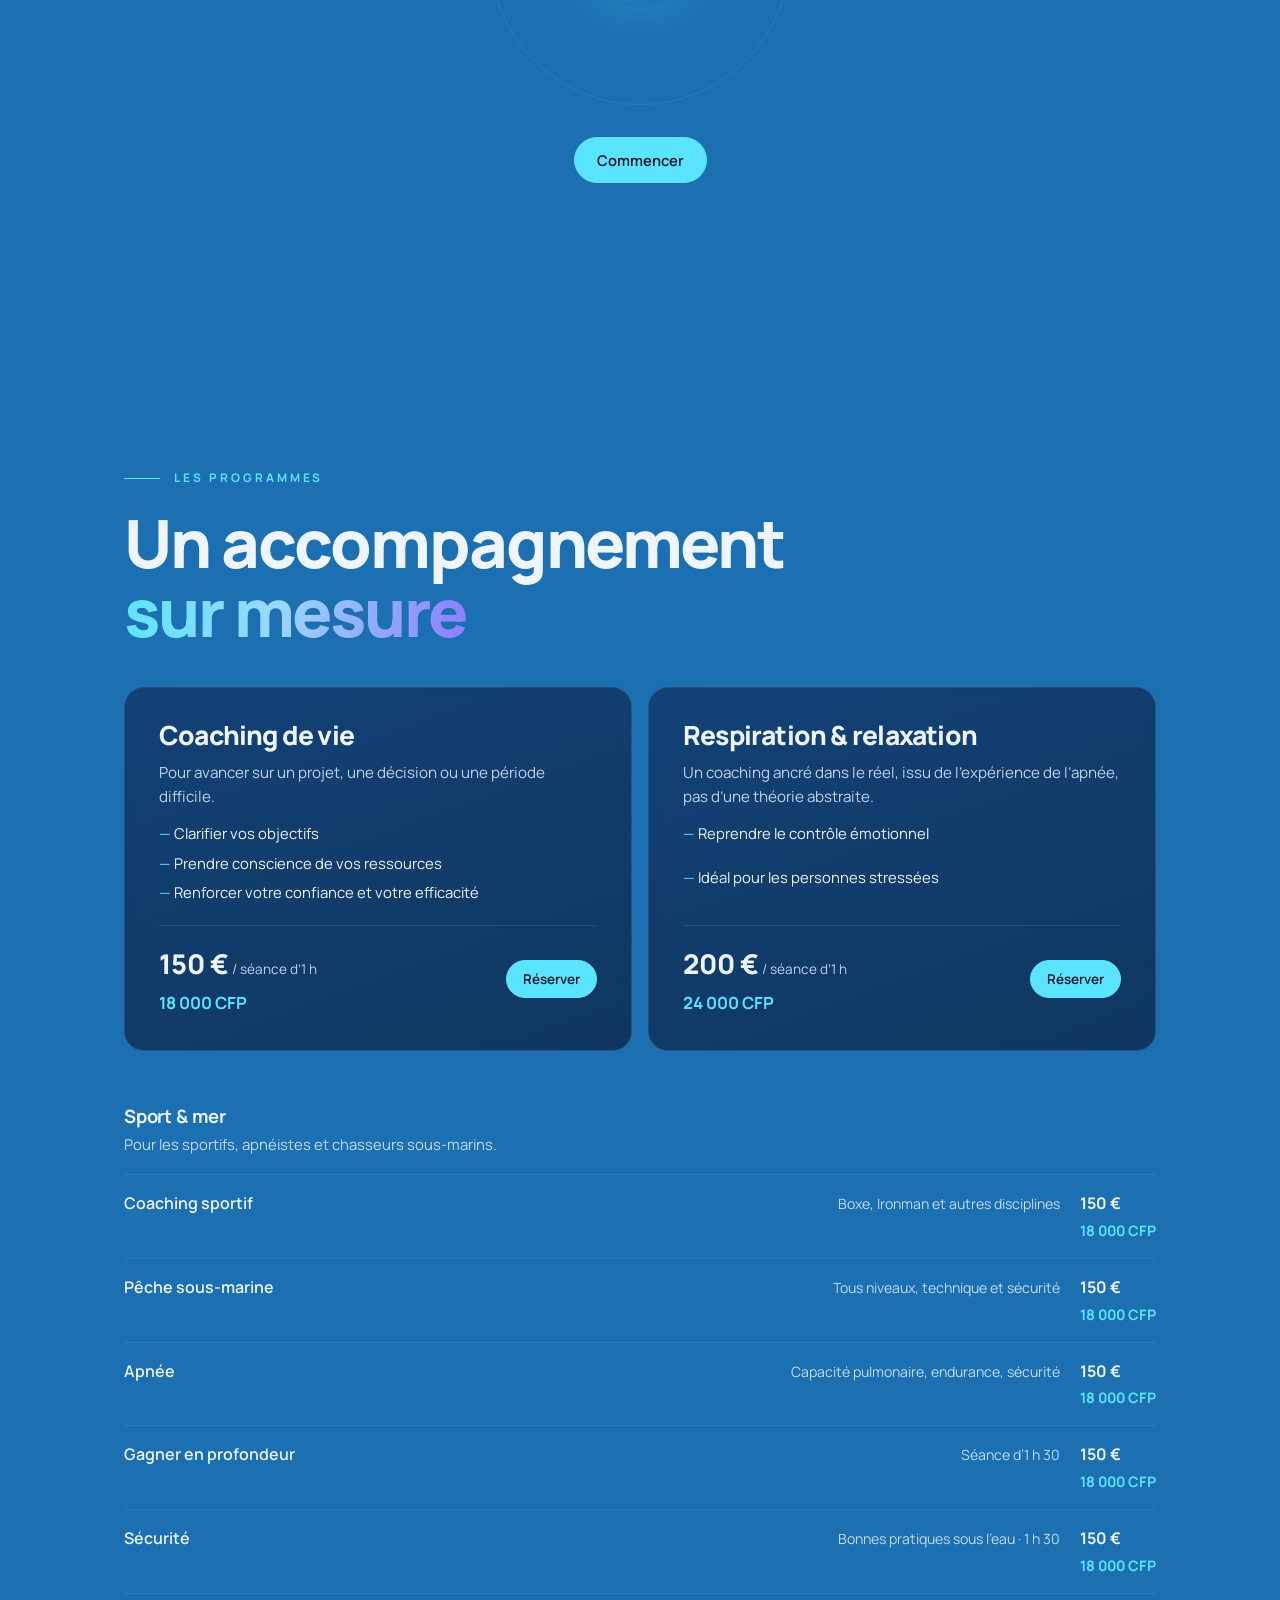
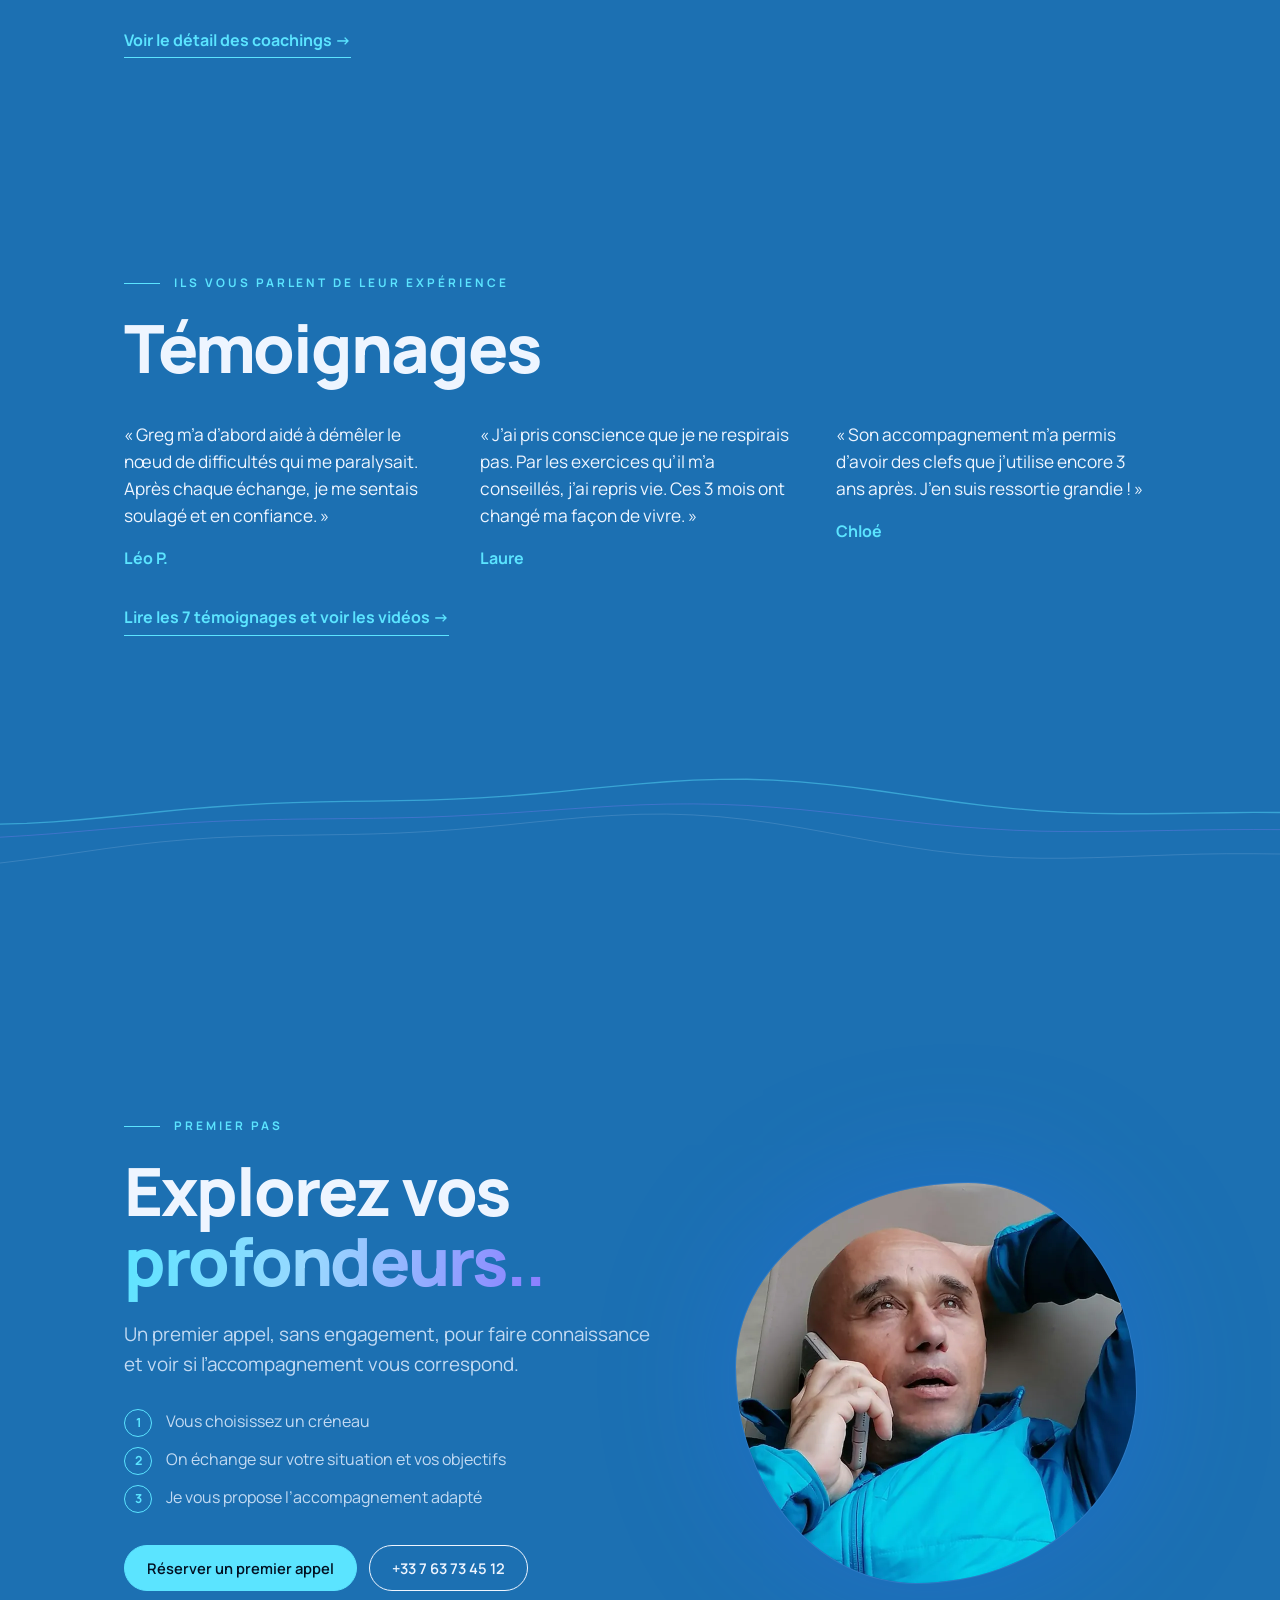
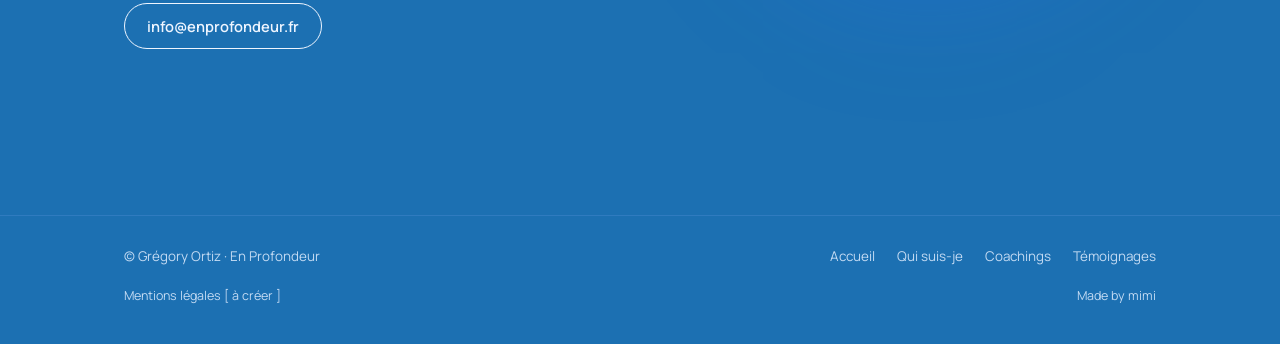
==== commit dcb426e2: "Site de test : synchronisation depuis main (dfa24e6)" ====
--- a/index.html
+++ b/index.html
@@ -3,6 +3,7 @@
 <head>
 <meta charset="utf-8">
 <meta name="viewport" content="width=device-width, initial-scale=1">
+<meta name="robots" content="noindex, nofollow">
 <title>En Profondeur — Coaching avec Grégory Ortiz</title>
 <meta name="description" content="Coaching de vie et coaching respiration avec Grégory Ortiz. Clarifier, reprendre confiance, retrouver le calme. Premier appel sans engagement.">
 <link rel="preconnect" href="https://fonts.googleapis.com">
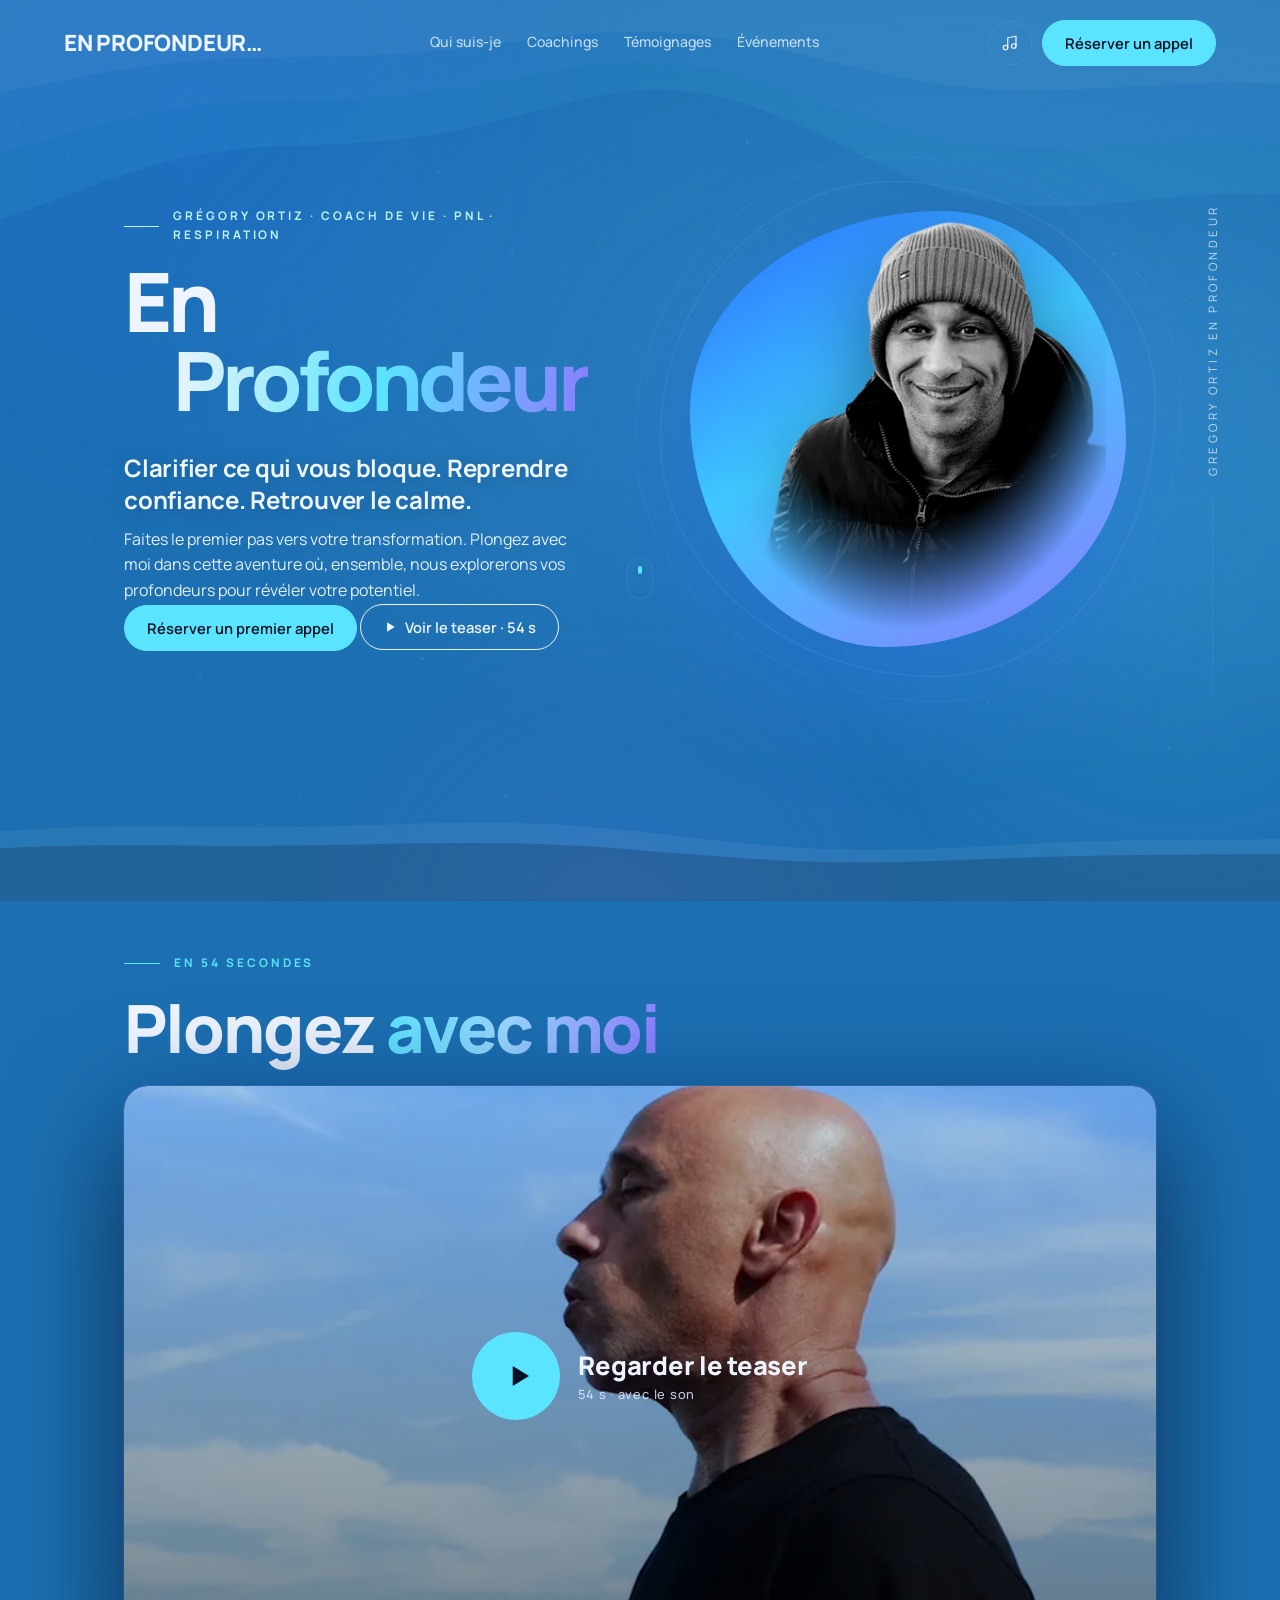
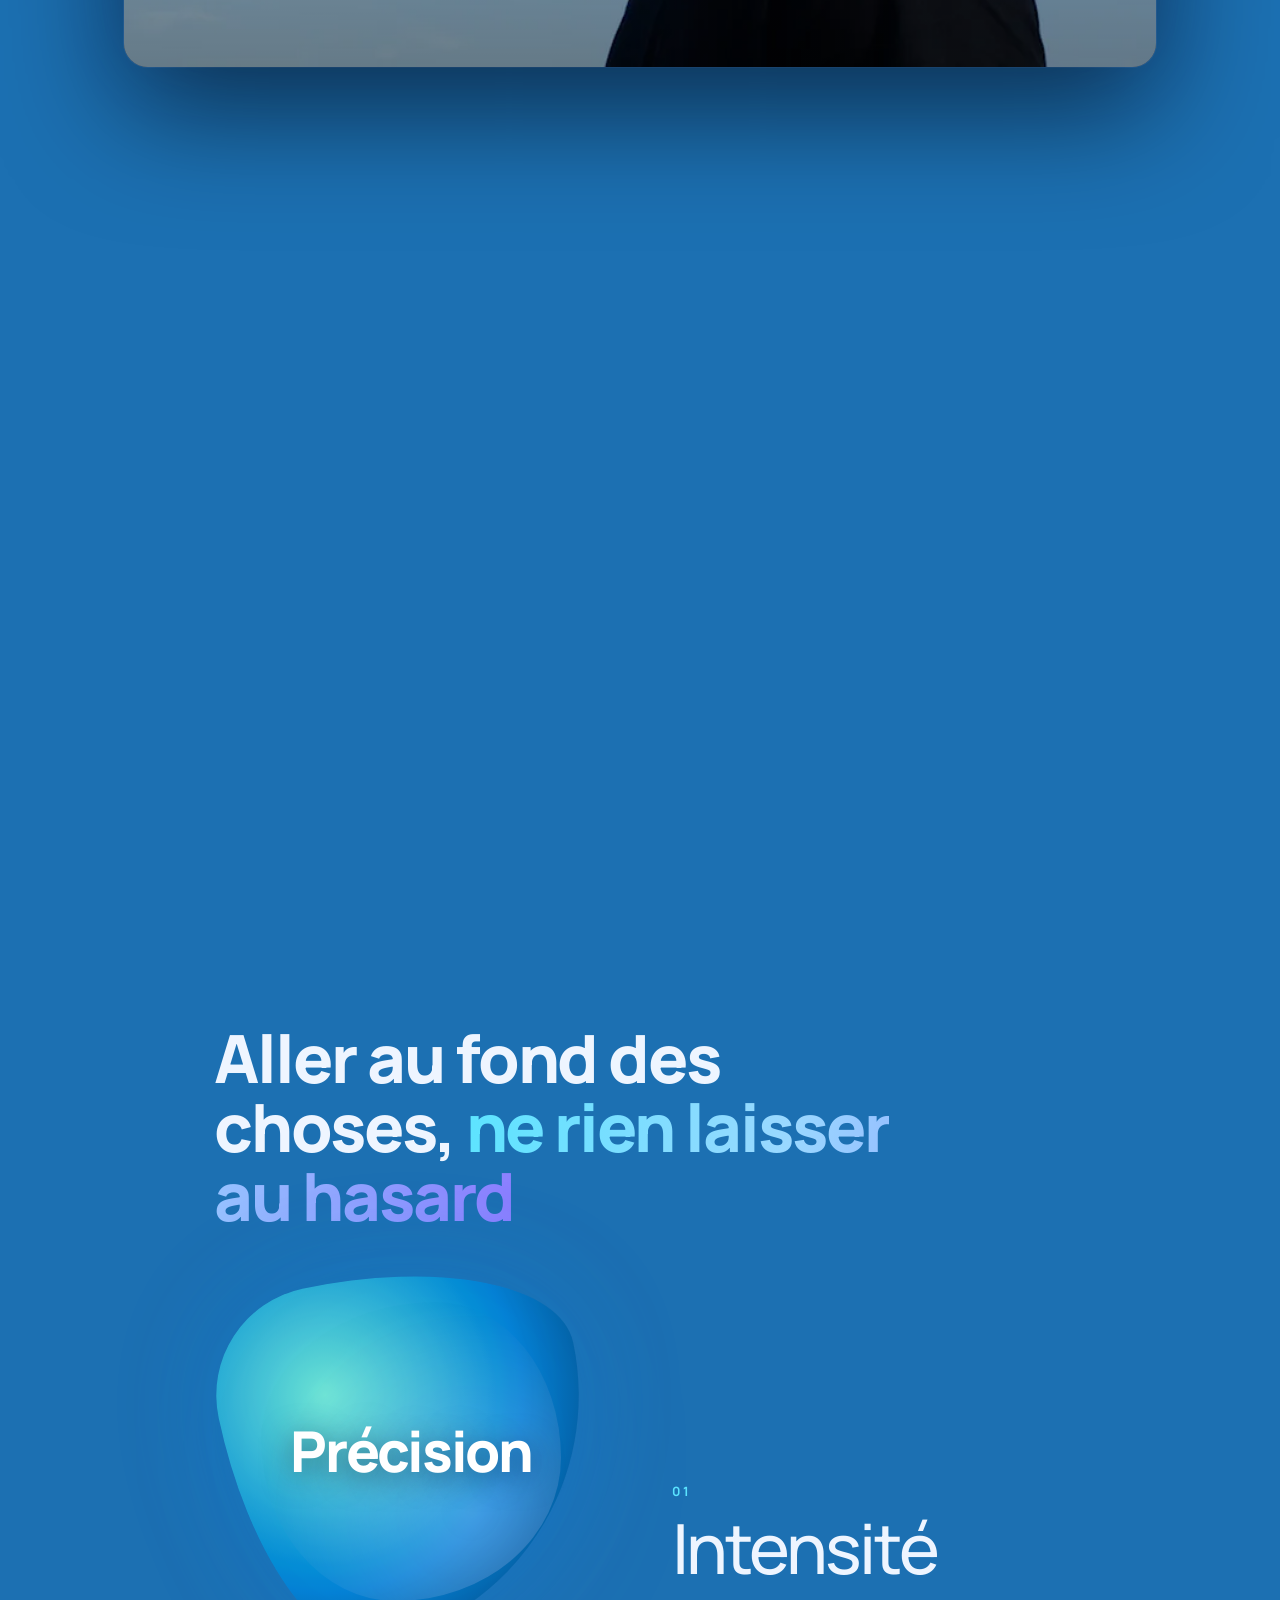
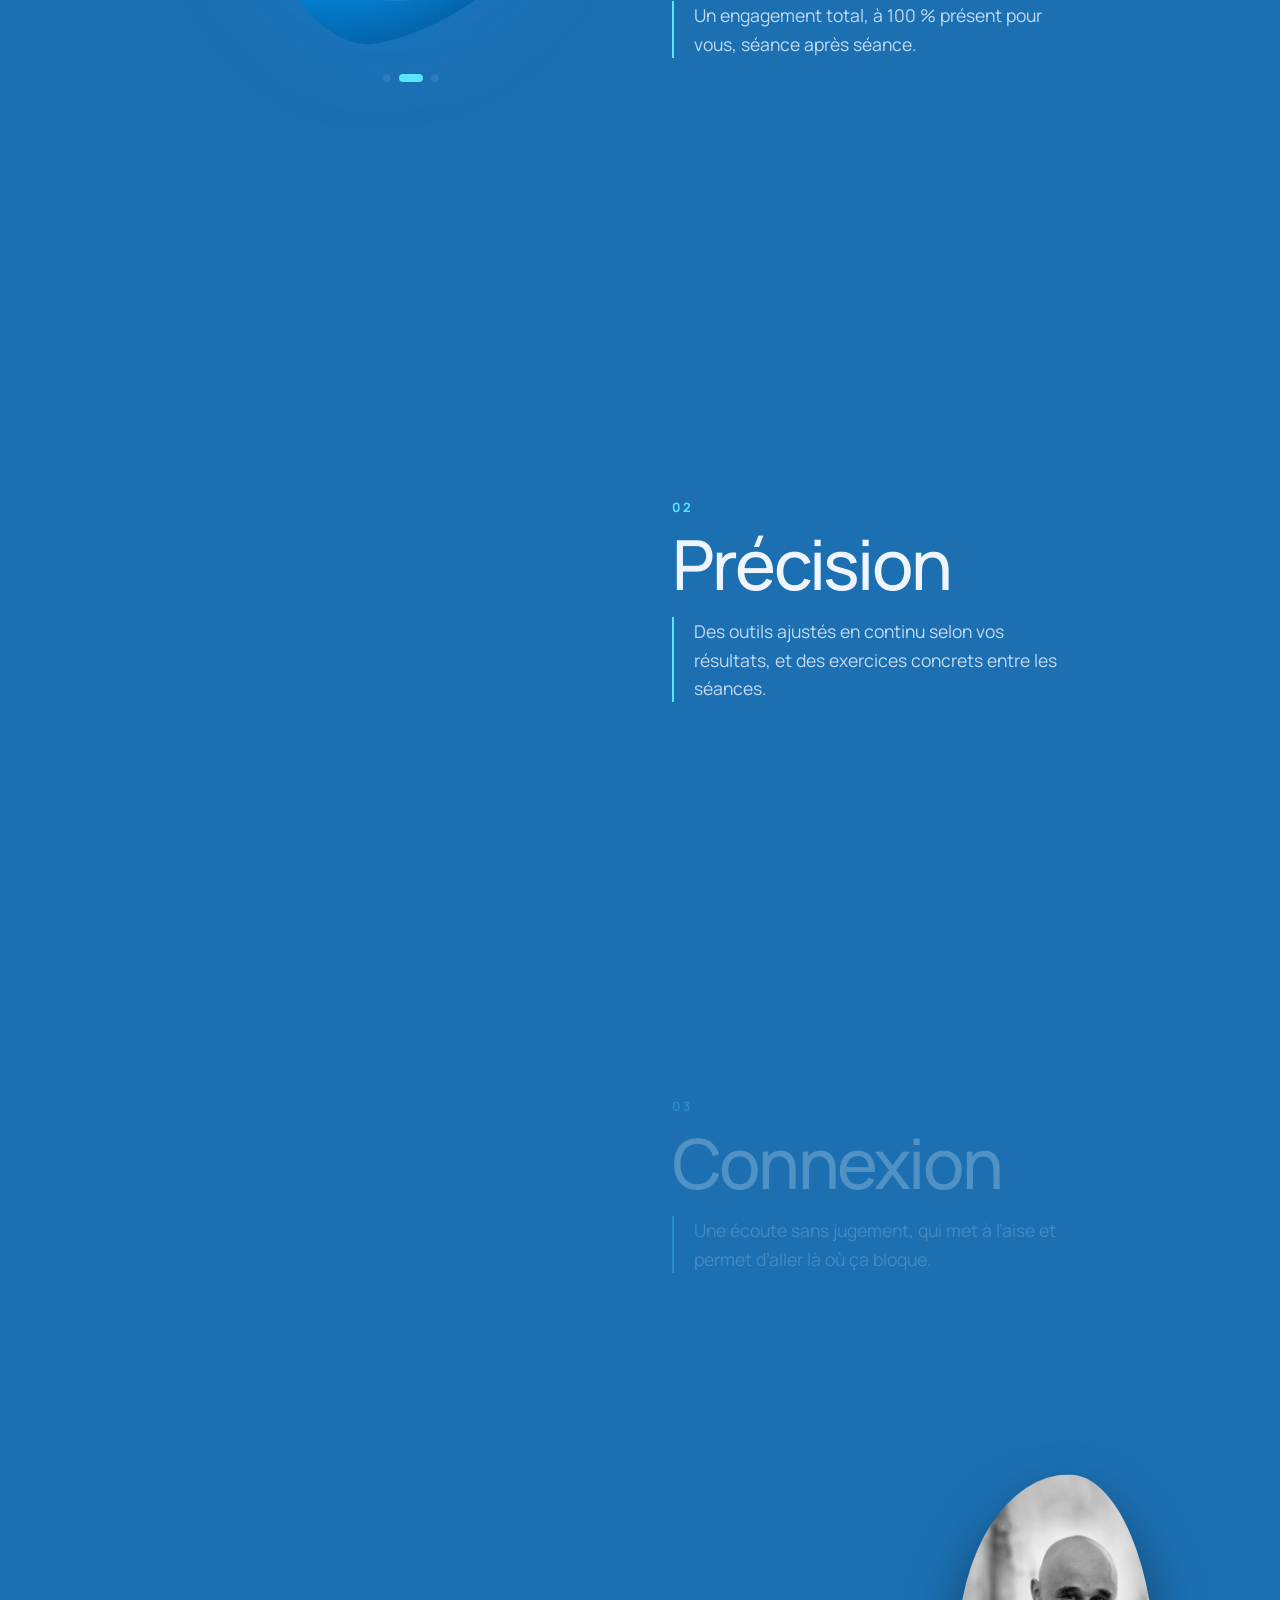
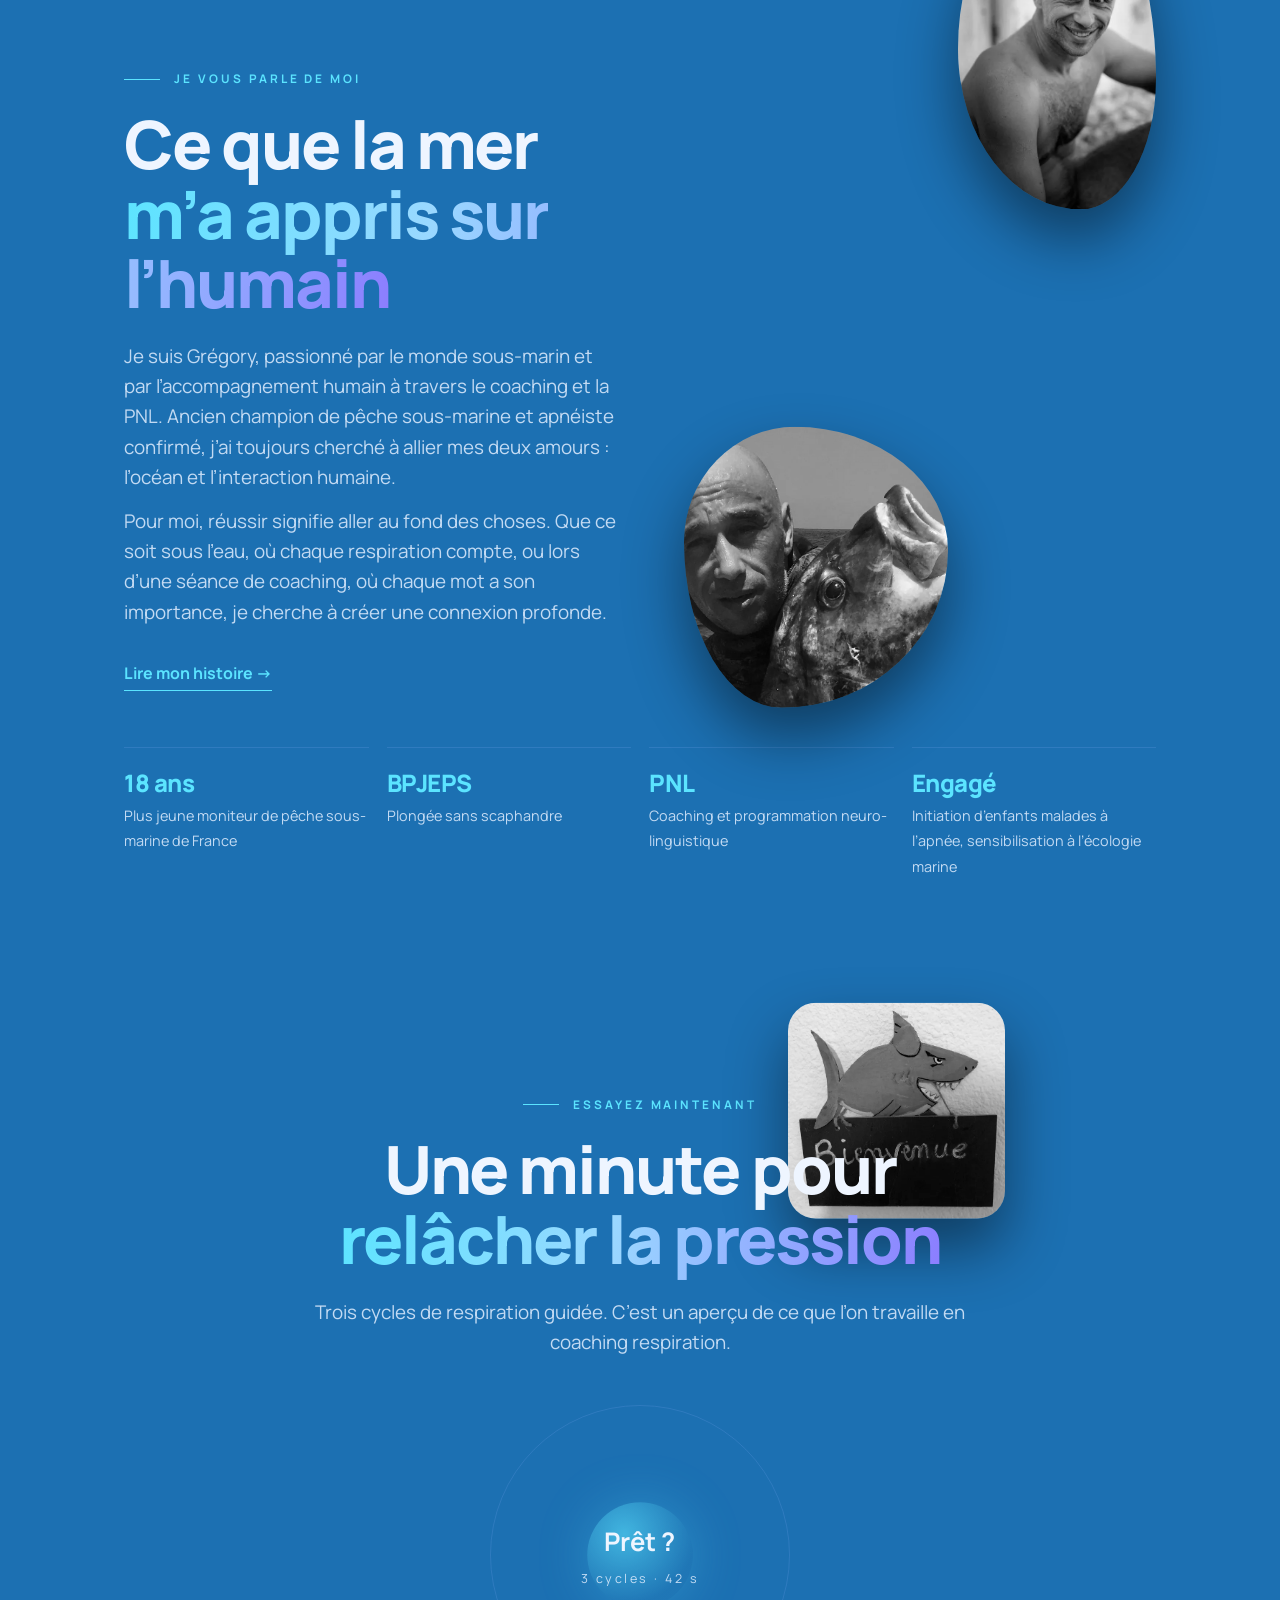
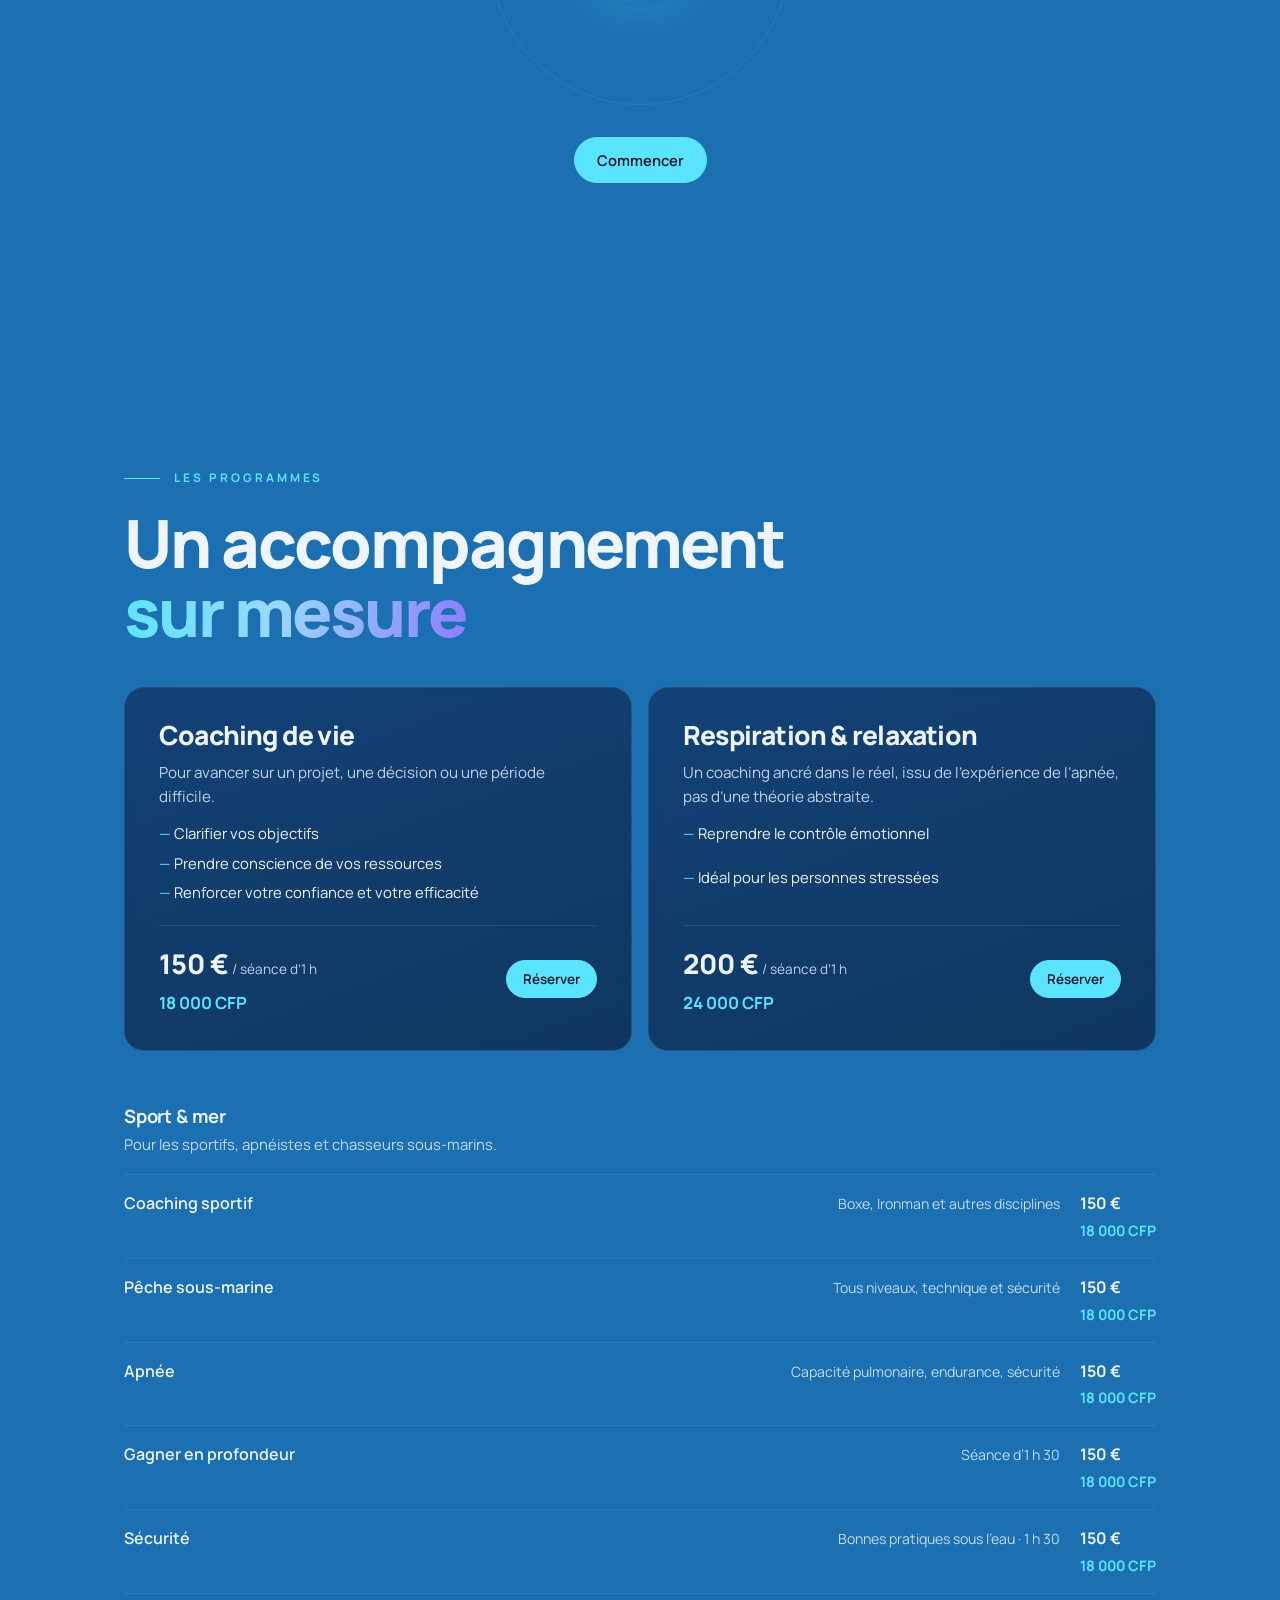
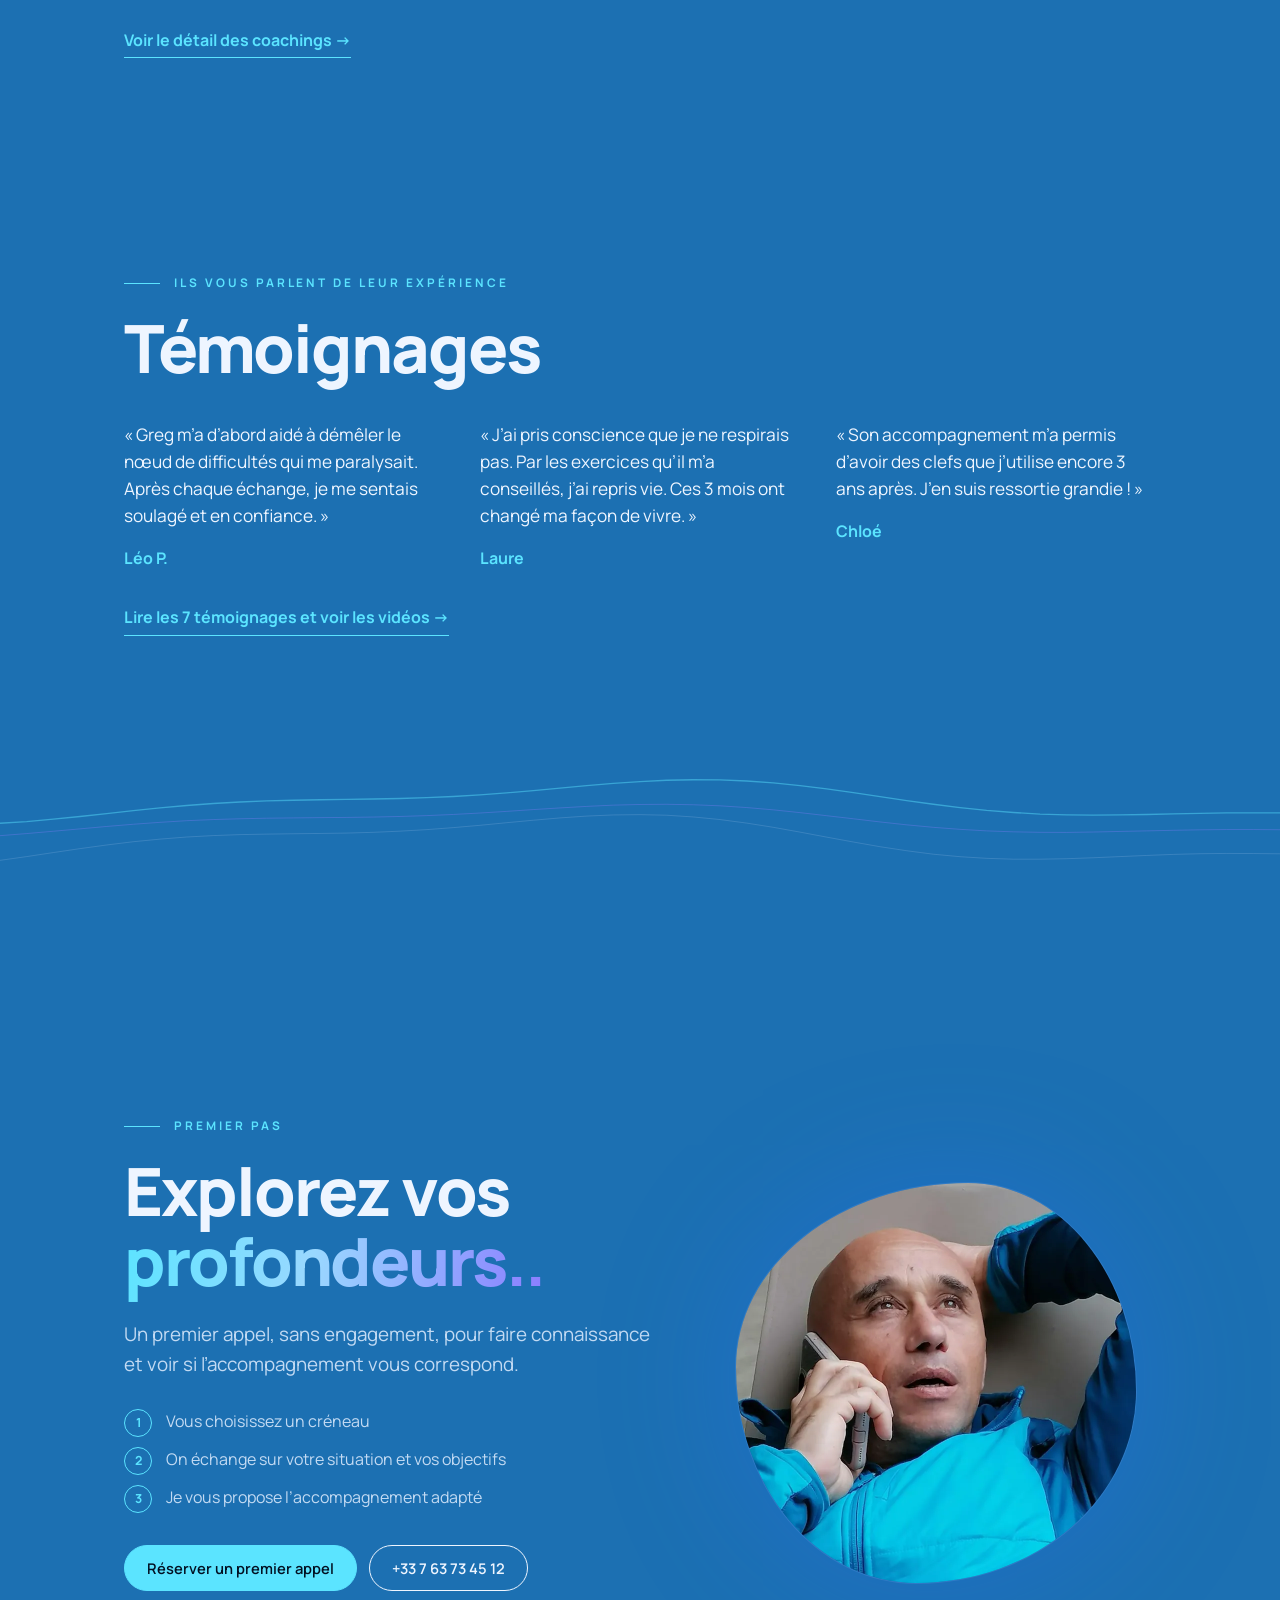
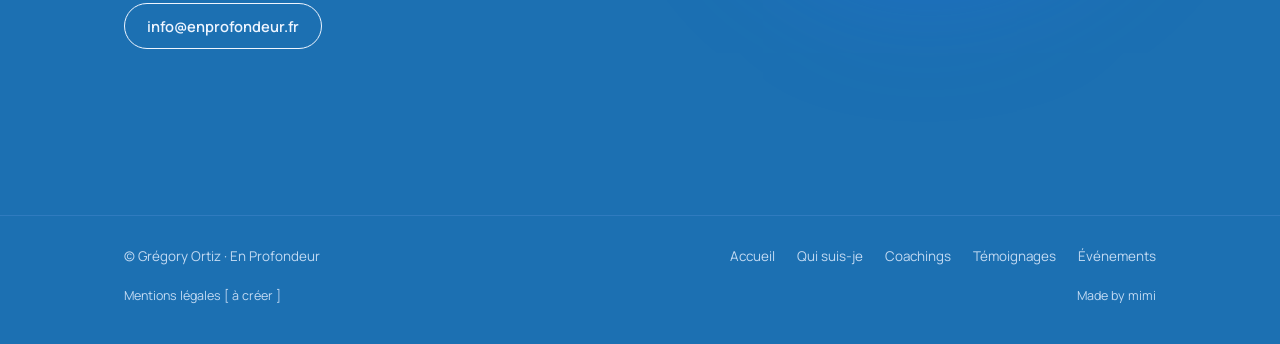
==== commit 555ff44d: "Ajoute la page Événements (Tahiti Freediving Experience) - Nouvel onglet « Événements » dans le menu" ====
--- a/index.html
+++ b/index.html
@@ -3,13 +3,12 @@
 <head>
 <meta charset="utf-8">
 <meta name="viewport" content="width=device-width, initial-scale=1">
-<meta name="robots" content="noindex, nofollow">
 <title>En Profondeur — Coaching avec Grégory Ortiz</title>
 <meta name="description" content="Coaching de vie et coaching respiration avec Grégory Ortiz. Clarifier, reprendre confiance, retrouver le calme. Premier appel sans engagement.">
 <link rel="preconnect" href="https://fonts.googleapis.com">
 <link rel="preconnect" href="https://fonts.gstatic.com" crossorigin>
 <link href="https://fonts.googleapis.com/css2?family=Manrope:wght@300;400;500;700;800&display=swap" rel="stylesheet">
-<link rel="stylesheet" href="assets/style.css?v=33cc1d7d">
+<link rel="stylesheet" href="assets/style.css?v=8faa2a10">
 </head>
 <body>
 <div class="aurora" aria-hidden="true"><i></i><i></i><i></i></div>
@@ -18,7 +17,7 @@
 
 <header class="site">
   <a class="logo" href="index.html">EN PROFONDEUR…</a>
-  <nav class="menu" aria-label="Navigation principale"><a href="about.html">Qui suis-je</a><a href="coaching.html">Coachings</a><a href="temoignages.html">Témoignages</a></nav>
+  <nav class="menu" aria-label="Navigation principale"><a href="about.html">Qui suis-je</a><a href="coaching.html">Coachings</a><a href="temoignages.html">Témoignages</a><a href="evenements.html">Événements</a></nav>
   <div class="hdr-actions">
     <button class="btn icon-btn" id="soundBtn" aria-pressed="false" aria-label="Activer la musique d'ambiance" title="Musique d'ambiance (désactivée par défaut)">
       <svg width="18" height="18" viewBox="0 0 24 24" fill="none" stroke="currentColor" stroke-width="1.6" stroke-linecap="round" stroke-linejoin="round"><path d="M9 18V5l11-2v13"/><circle cx="6" cy="18" r="3"/><circle cx="17" cy="16" r="3"/></svg>
@@ -29,7 +28,7 @@
     </button>
   </div>
 </header>
-<nav class="mobile-nav" id="mobileNav" hidden aria-label="Navigation mobile"><a href="index.html" aria-current="page">Accueil</a><a href="about.html">Qui suis-je</a><a href="coaching.html">Coachings</a><a href="temoignages.html">Témoignages</a><a href="#contact" style="color:var(--teal)">Réserver un appel</a></nav>
+<nav class="mobile-nav" id="mobileNav" hidden aria-label="Navigation mobile"><a href="index.html" aria-current="page">Accueil</a><a href="about.html">Qui suis-je</a><a href="coaching.html">Coachings</a><a href="temoignages.html">Témoignages</a><a href="evenements.html">Événements</a><a href="#contact" style="color:var(--teal)">Réserver un appel</a></nav>
 <div class="side-title" aria-hidden="true"><span>Gregory Ortiz en profondeur</span><i></i></div>
 
 <main>
@@ -212,7 +211,7 @@
 </main>
 <footer class="site">
   <span>© Grégory Ortiz · En Profondeur</span>
-  <nav aria-label="Pied de page"><a href="index.html">Accueil</a><a href="about.html">Qui suis-je</a><a href="coaching.html">Coachings</a><a href="temoignages.html">Témoignages</a></nav>
+  <nav aria-label="Pied de page"><a href="index.html">Accueil</a><a href="about.html">Qui suis-je</a><a href="coaching.html">Coachings</a><a href="temoignages.html">Témoignages</a><a href="evenements.html">Événements</a></nav>
   <div class="legal"><a href="#" title="Obligatoire : page à créer">Mentions légales [ à créer ]</a><span>Made by mimi</span></div>
 </footer>
 <script src="assets/site.js?v=fc9d92ca"></script>
--- a/assets/style.css
+++ b/assets/style.css
@@ -434,5 +434,45 @@
 .page-head>*:not(.page-waves){position:relative;z-index:1}
 .page-waves{left:50%;width:100vw;transform:translateX(-50%);height:min(62vh,520px);top:0}
 
-/* La descente en apnée reste en couleur : le bleu fait la profondeur */
-.strip .photo.color img{filter:none}
+
+/* ---------------- Page Événements ---------------- */
+.event{padding-top:2vh}
+.event-grid{display:grid;grid-template-columns:minmax(0,.8fr) minmax(0,1.2fr);gap:clamp(30px,6vw,90px);align-items:start}
+.event-flyer{position:sticky;top:110px;display:flex;flex-direction:column;align-items:center;gap:14px}
+.flyer{display:block;width:min(360px,100%);border-radius:10px;overflow:hidden;transform:rotate(-3.5deg) translateZ(0);
+  box-shadow:0 2px 0 rgba(255,255,255,.08),0 30px 60px rgba(0,8,30,.55),0 10px 20px rgba(0,8,30,.35);
+  transition:transform .6s cubic-bezier(.2,.8,.2,1),box-shadow .6s}
+.flyer img{display:block;width:100%;height:auto}
+.flyer:hover{transform:rotate(0) translateY(-8px) scale(1.03);box-shadow:0 2px 0 rgba(255,255,255,.1),0 45px 90px rgba(0,8,30,.6),0 0 60px rgba(91,228,255,.18)}
+.flyer-hint{font-size:.78rem;color:var(--muted);letter-spacing:.06em}
+.event-body h2{max-width:none;margin-bottom:14px}
+.event-q{font-size:clamp(1.2rem,2vw,1.55rem);font-weight:700;letter-spacing:-.01em;margin-bottom:10px}
+.event-badges{display:flex;flex-wrap:wrap;gap:8px;margin:22px 0 28px}
+.badge{border:1px solid var(--line);border-radius:999px;padding:7px 14px;font-size:.85rem;background:rgba(8,22,54,.35)}
+.badge b{color:var(--teal);font-size:1rem}
+.event-coach{display:flex;gap:18px;align-items:center;padding:18px 20px;border-radius:20px;background:linear-gradient(160deg,rgba(14,34,80,.55),rgba(6,16,40,.55));border:1px solid var(--line);margin-bottom:26px}
+.event-coach img{width:78px;height:78px;border-radius:50%;object-fit:cover;filter:grayscale(1);flex:none;box-shadow:0 0 0 2px var(--teal)}
+.event-coach b{display:block;color:var(--teal);margin-bottom:4px}
+.event-coach ul{list-style:none;display:grid;gap:2px;color:var(--ink);font-size:.95rem}
+.event-info{display:grid;gap:14px}
+.info{display:flex;gap:16px;align-items:flex-start;padding:4px 0}
+.info .ico{flex:none;width:42px;height:42px;border-radius:12px;display:grid;place-items:center;color:var(--teal);background:rgba(91,228,255,.1);border:1px solid rgba(91,228,255,.25)}
+.info b{display:block;margin-bottom:2px}
+.info p{color:var(--muted);font-size:.97rem}
+.dates{display:flex;flex-wrap:wrap;gap:8px;margin-top:10px}
+.dates span{border:1px solid var(--line);border-radius:12px;padding:8px 12px;font-size:.92rem;font-weight:600;background:rgba(8,22,54,.35)}
+.dates em{display:block;font-style:normal;font-size:.7rem;font-weight:700;letter-spacing:.14em;text-transform:uppercase;color:var(--teal);margin-bottom:2px}
+.event-price{display:flex;align-items:center;justify-content:space-between;gap:18px;flex-wrap:wrap;margin-top:32px;padding:24px 26px;border-radius:22px;
+  background:linear-gradient(135deg,rgba(91,228,255,.14),rgba(139,125,255,.12));border:1px solid rgba(91,228,255,.3)}
+.event-price b{display:block;font-size:clamp(1.8rem,3.4vw,2.4rem);font-weight:800;letter-spacing:-.02em}
+.event-price span{color:var(--muted);font-size:.92rem}
+.btn.big{padding:16px 28px;font-size:1.05rem}
+.event-org{margin-top:18px;font-size:.85rem;color:var(--muted)}
+.event-org a{color:var(--ink);text-decoration:none;border-bottom:1px solid var(--line)}
+@media (max-width:900px){
+  .event-grid{grid-template-columns:1fr}
+  .event-flyer{position:relative;top:0}
+  .flyer{width:min(260px,70vw)}
+}
+@media (prefers-reduced-motion:reduce){ .flyer{transform:none} }
+.event-org a{white-space:nowrap}
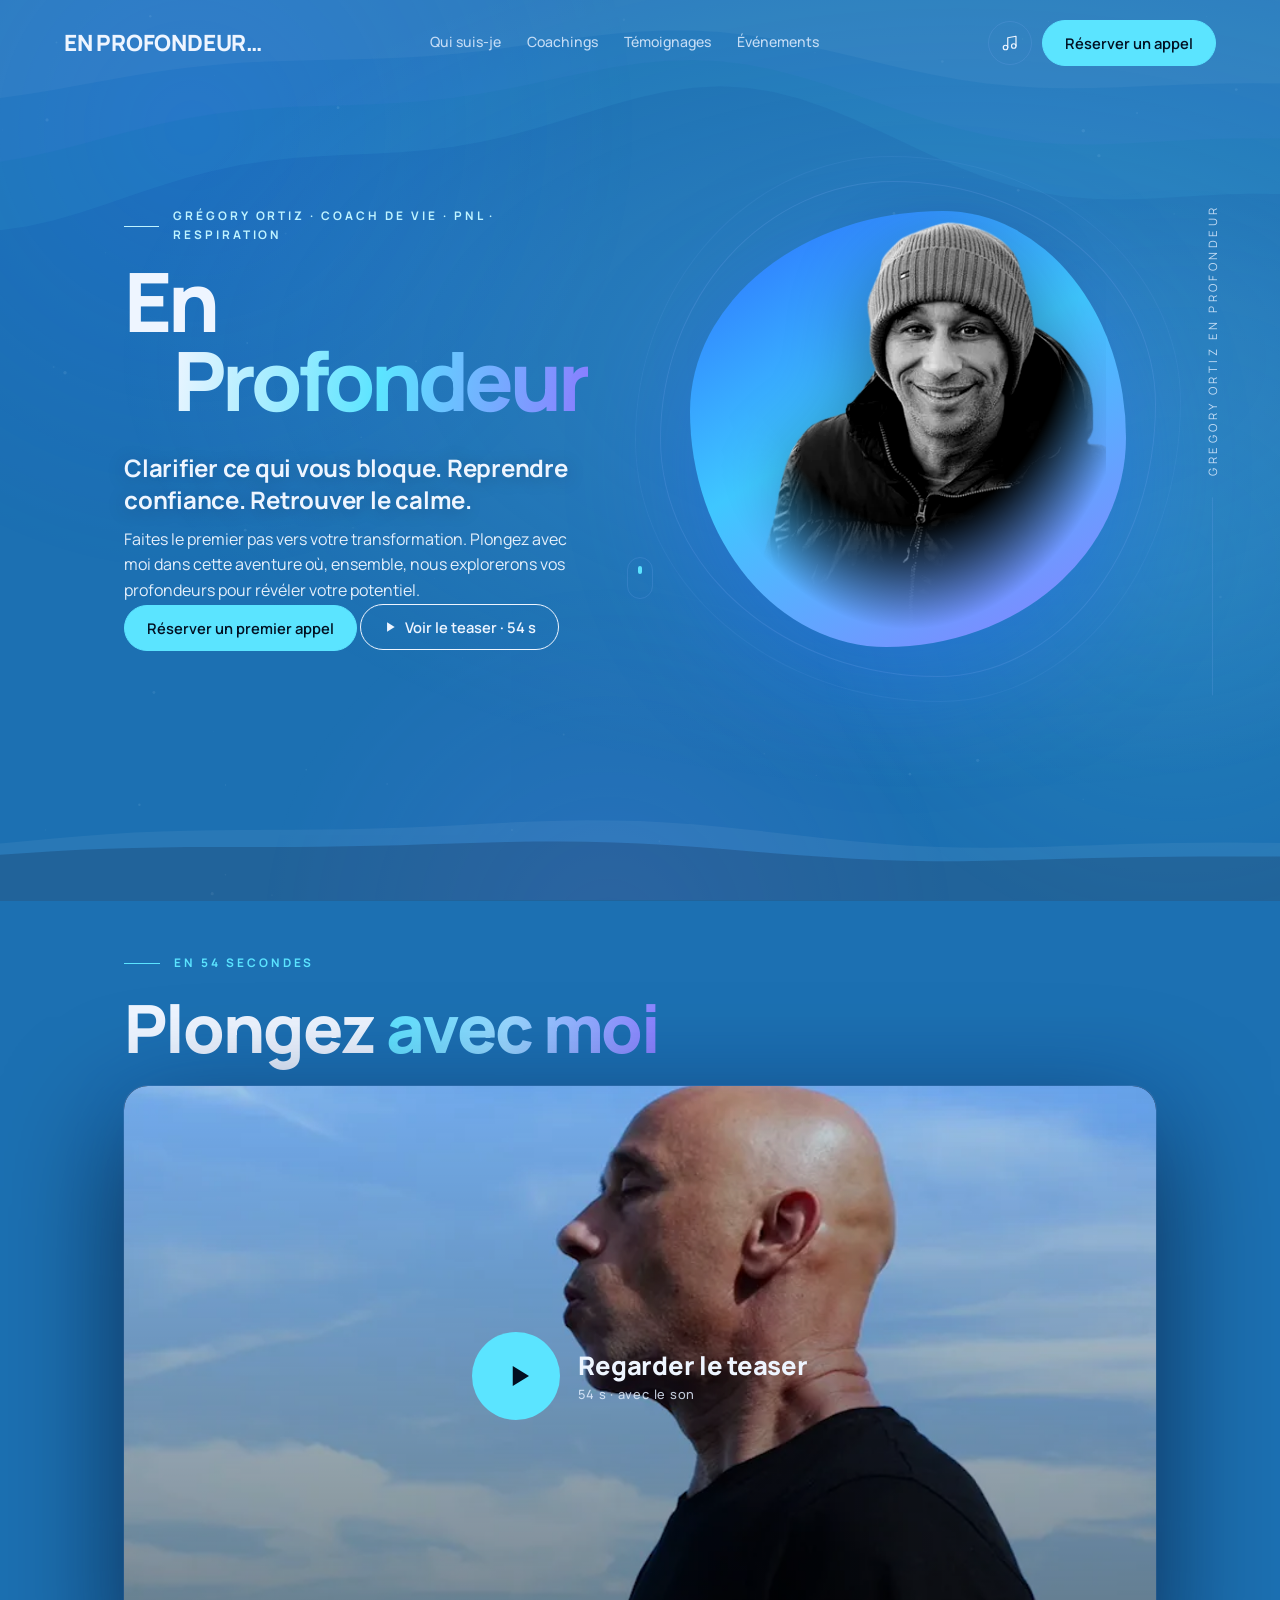
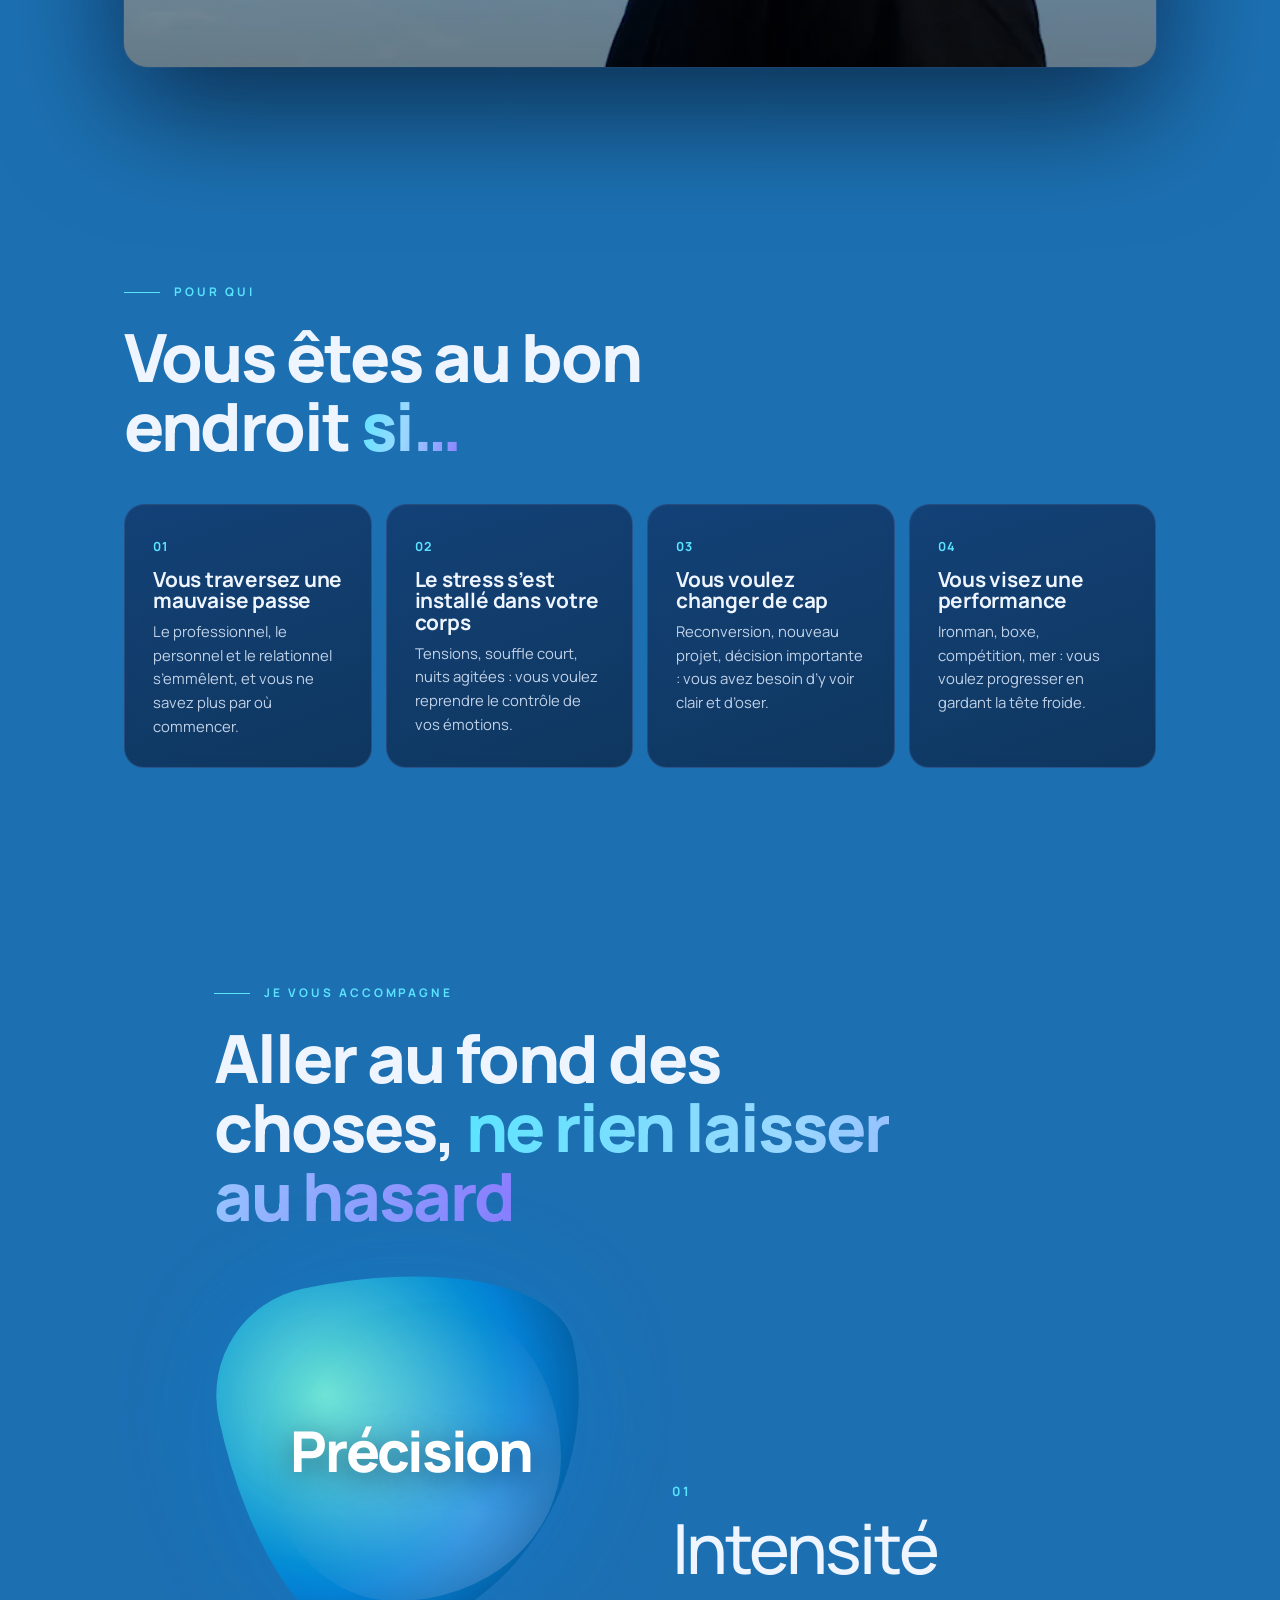
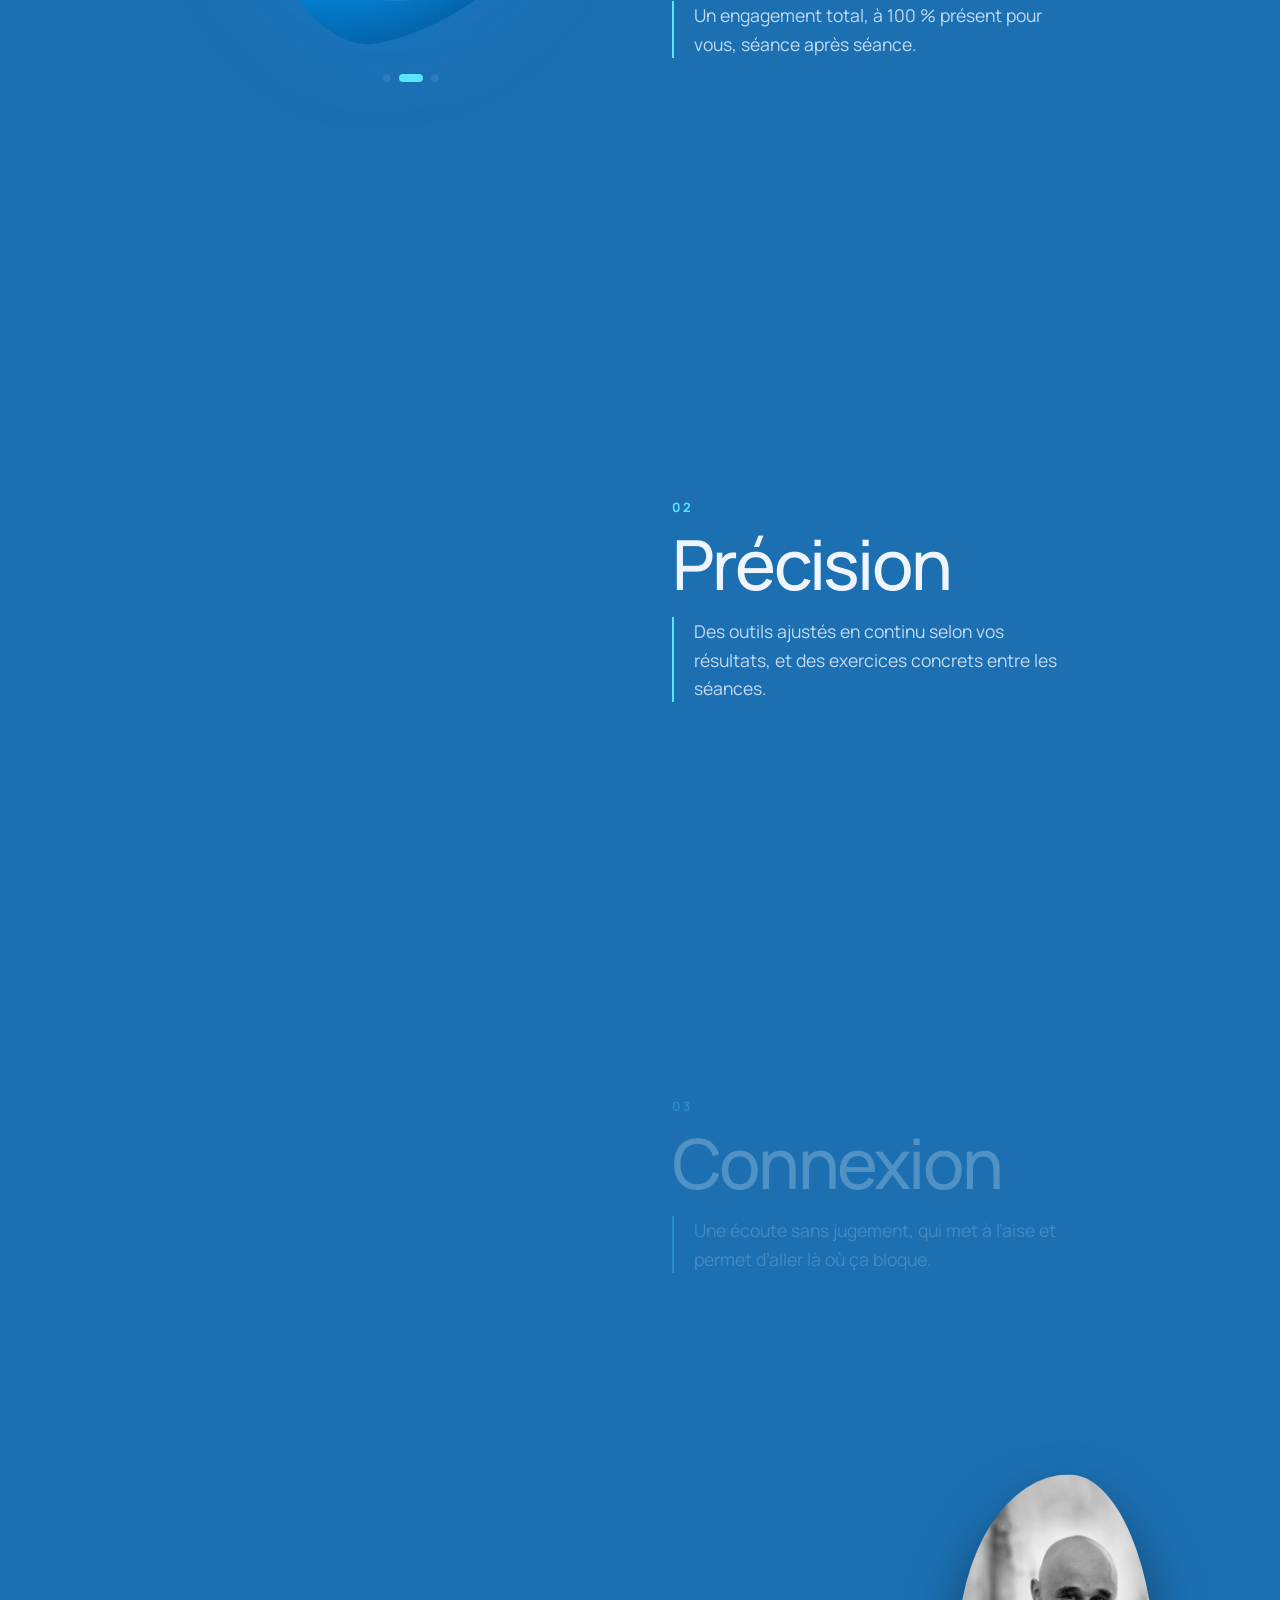
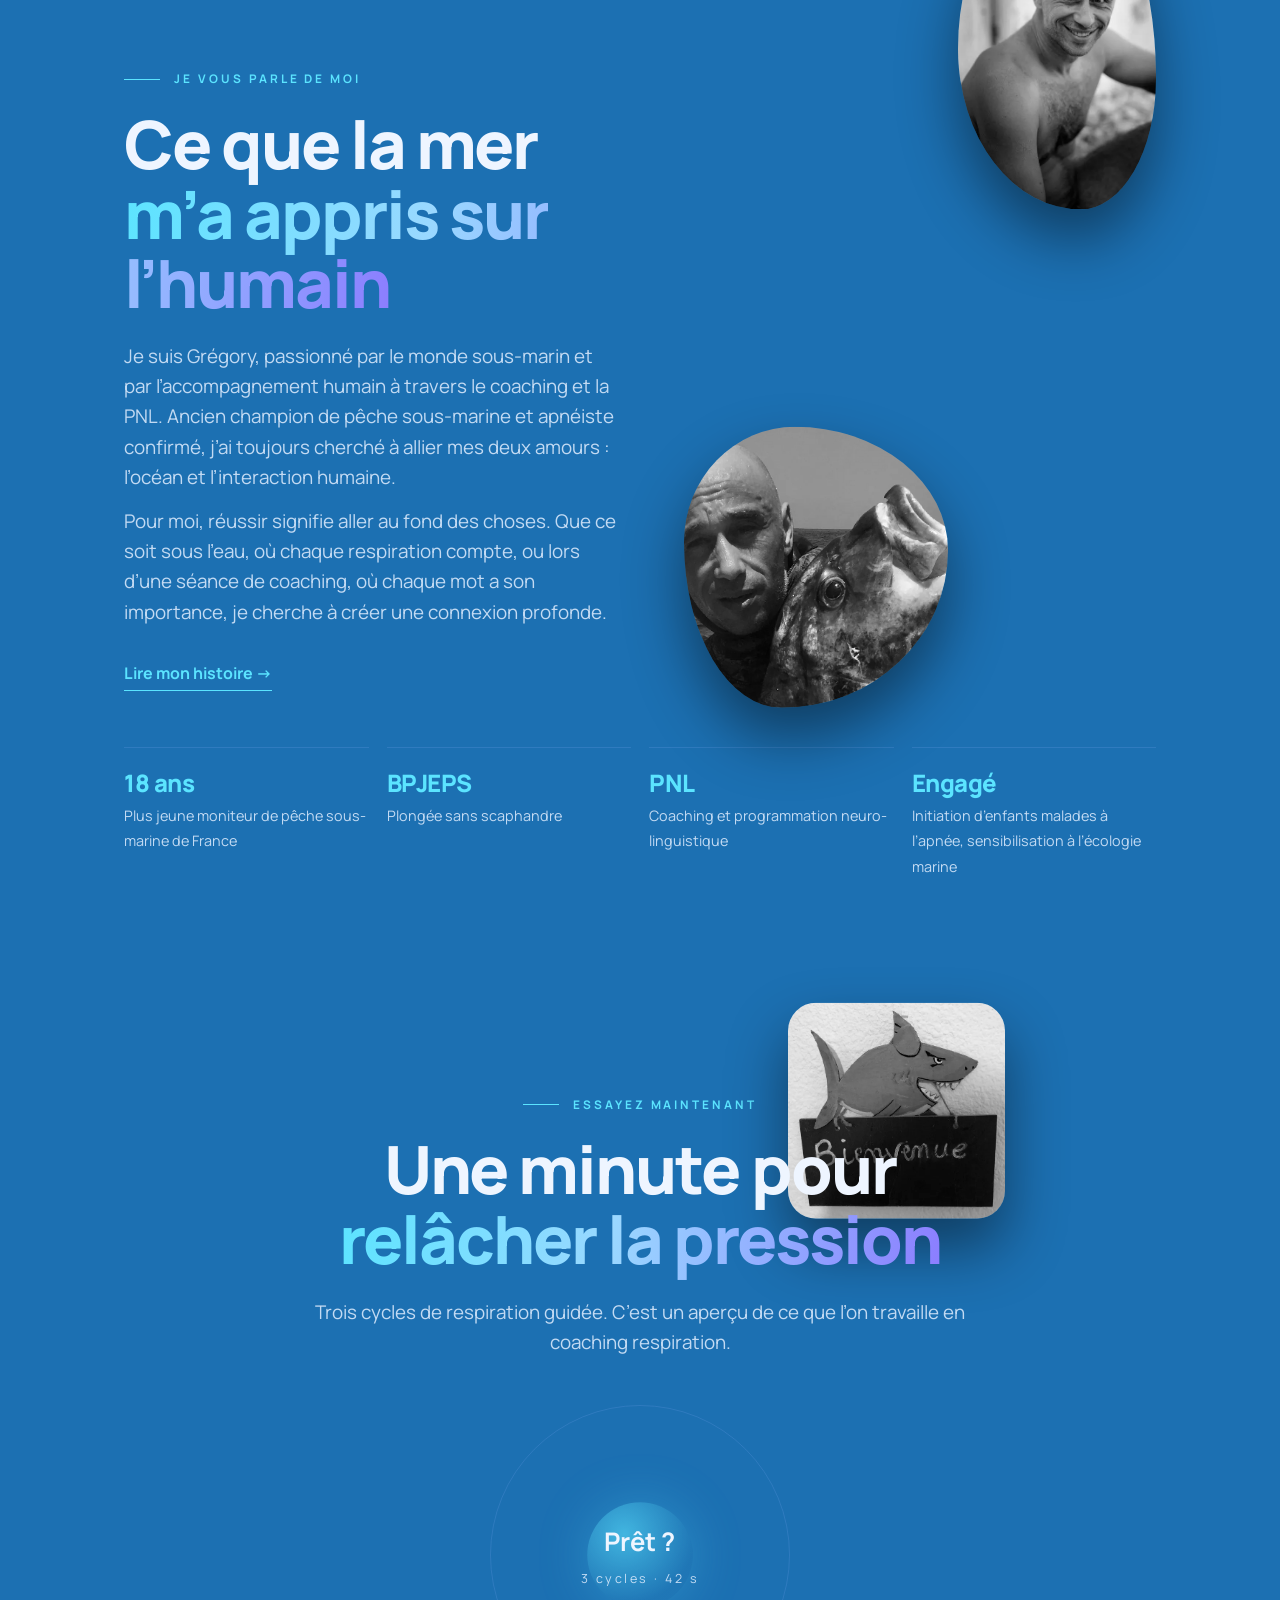
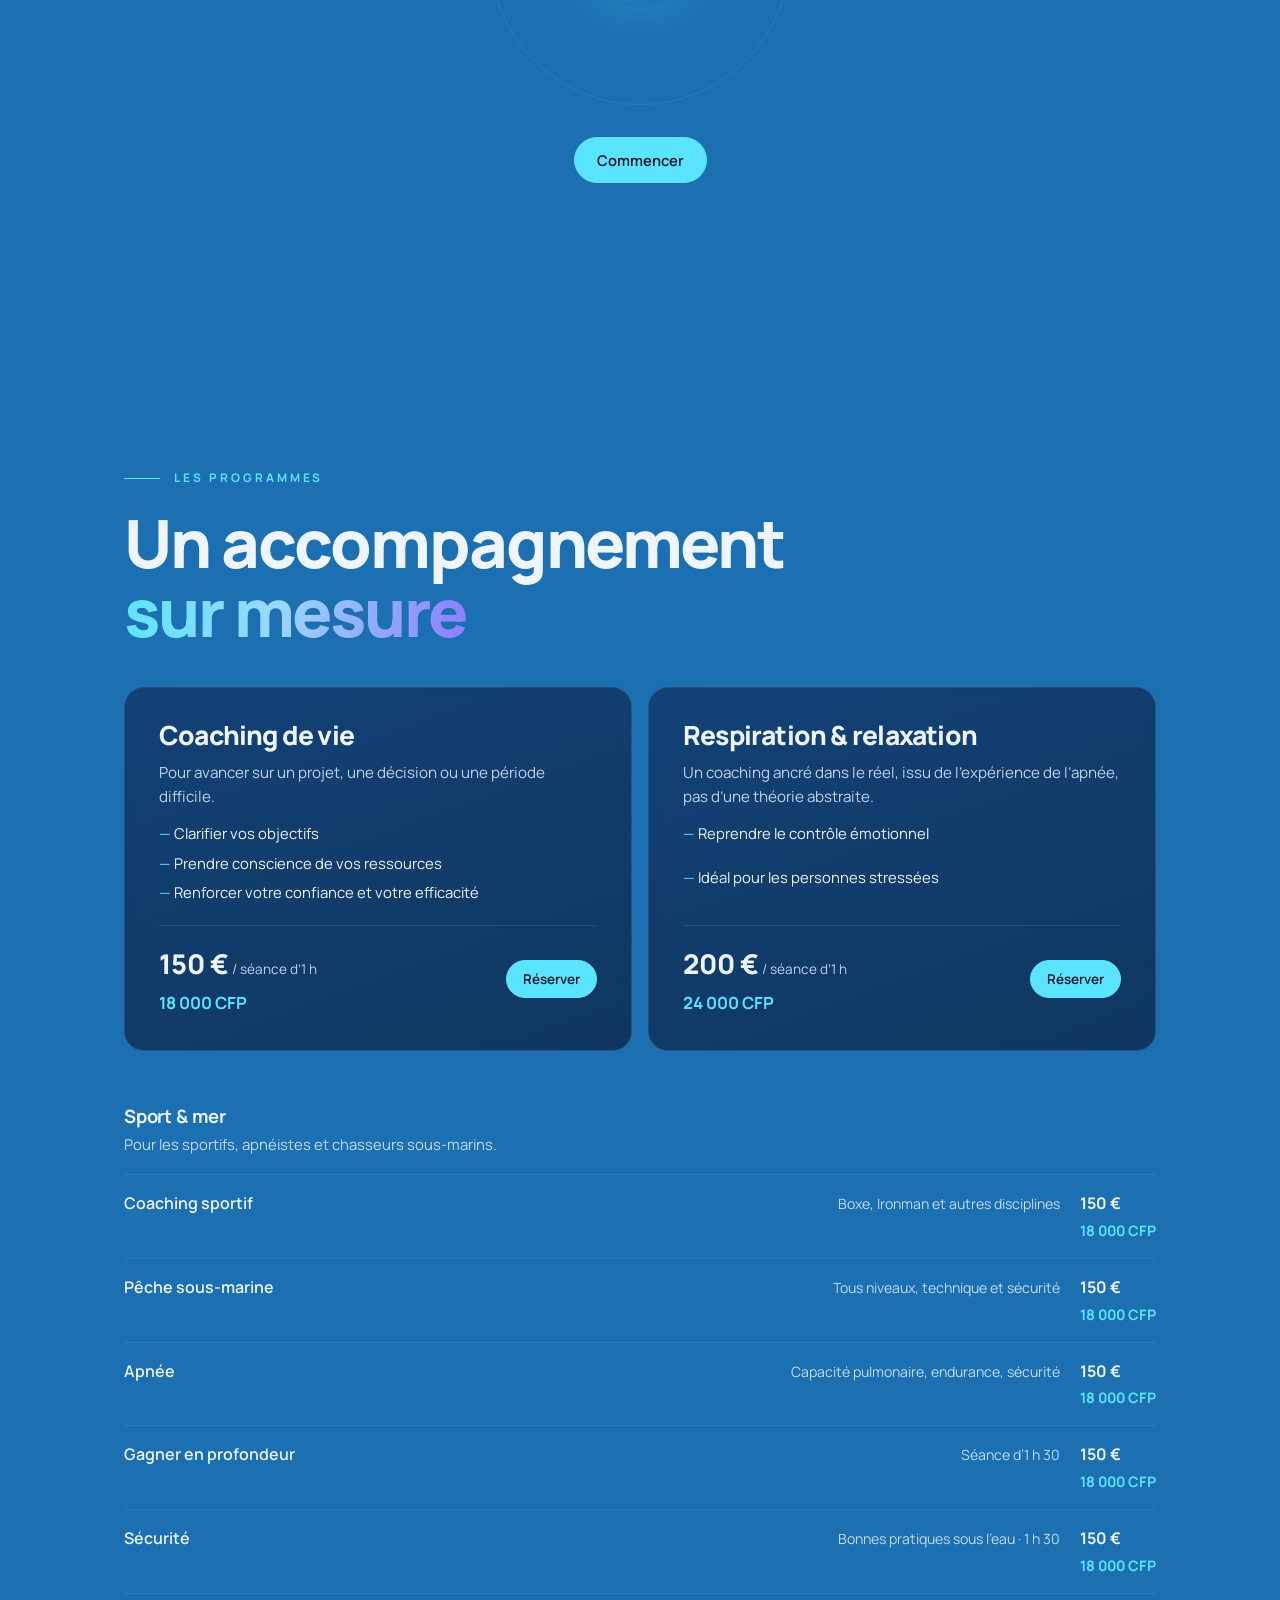
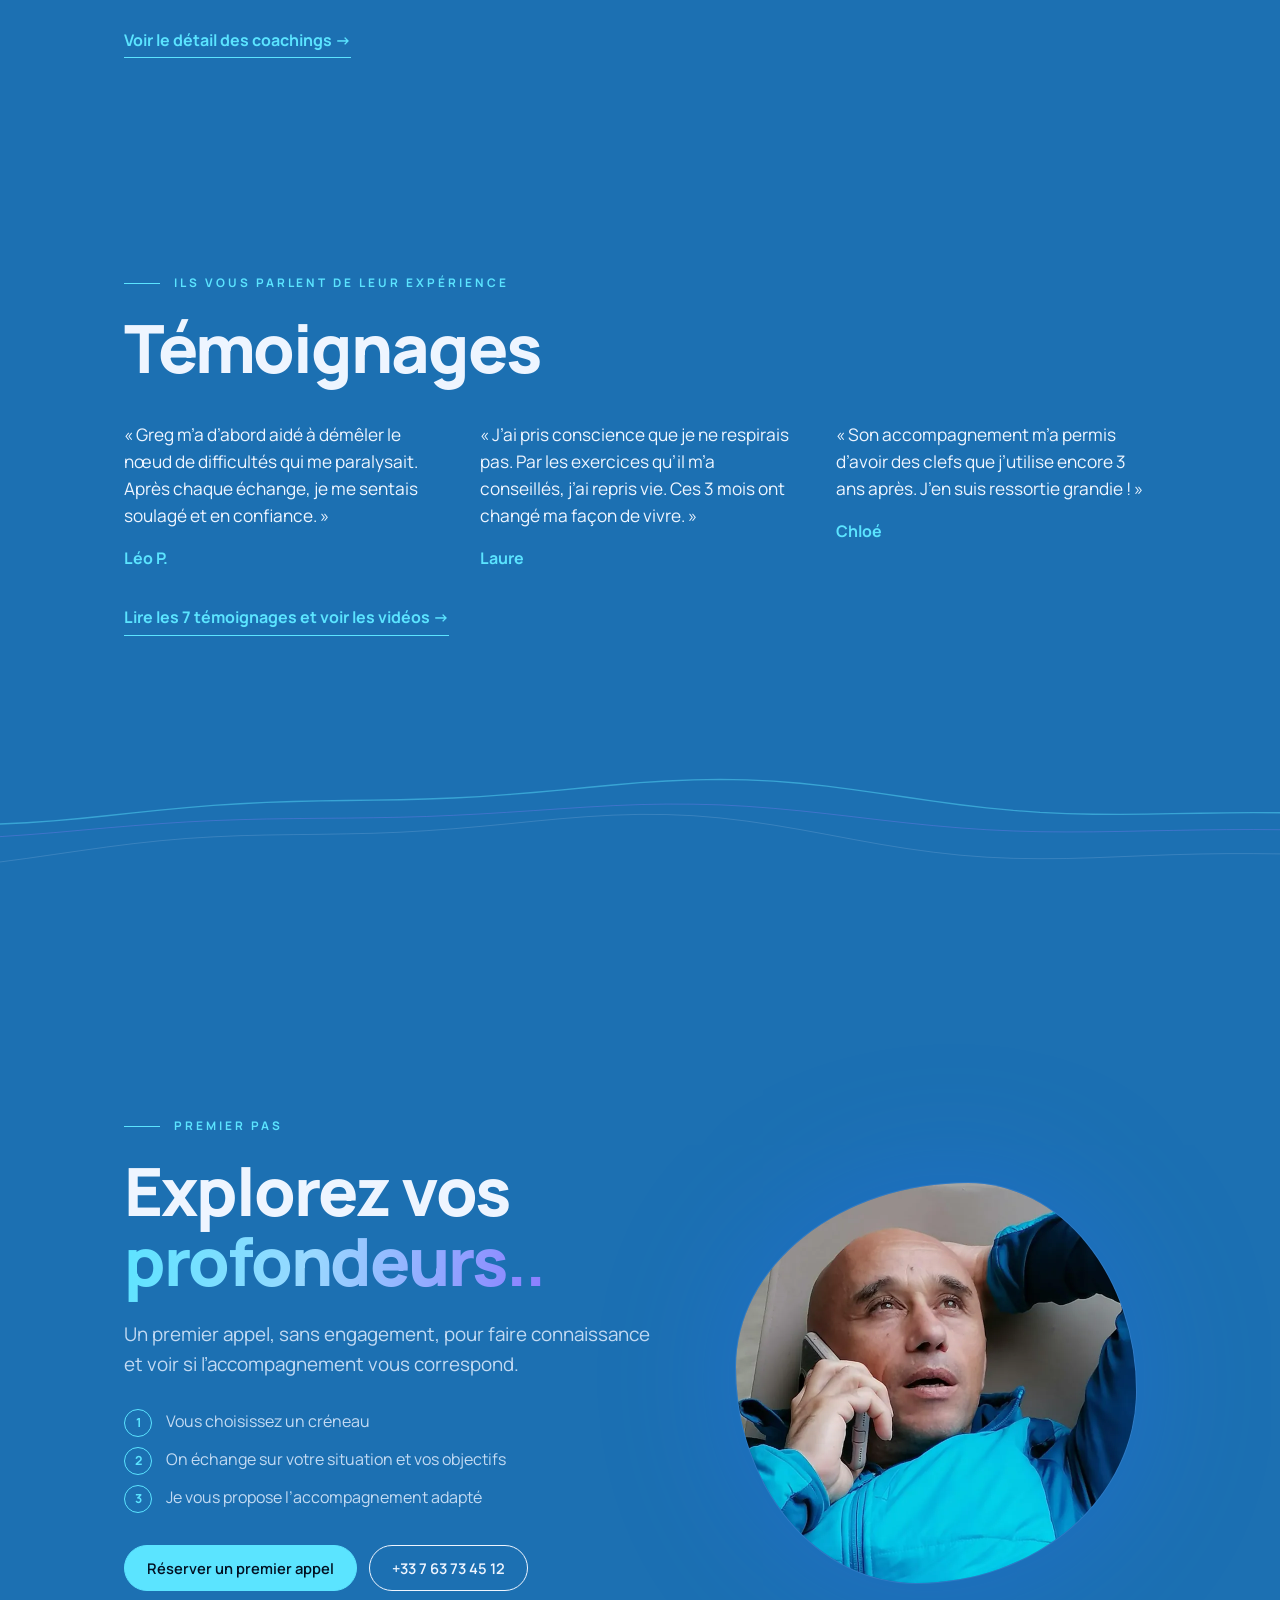
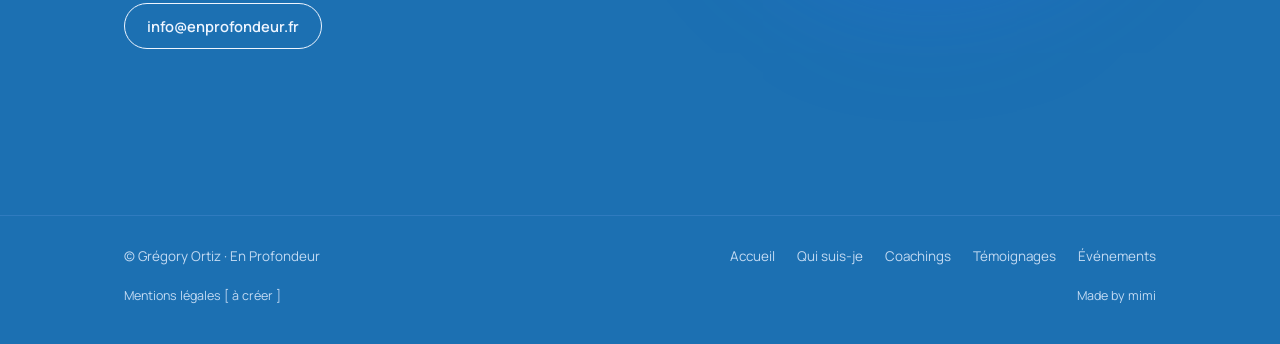
==== commit c1035888: "Site de test : synchronisation depuis main (555ff44)" ====
--- a/index.html
+++ b/index.html
@@ -3,6 +3,7 @@
 <head>
 <meta charset="utf-8">
 <meta name="viewport" content="width=device-width, initial-scale=1">
+<meta name="robots" content="noindex, nofollow">
 <title>En Profondeur — Coaching avec Grégory Ortiz</title>
 <meta name="description" content="Coaching de vie et coaching respiration avec Grégory Ortiz. Clarifier, reprendre confiance, retrouver le calme. Premier appel sans engagement.">
 <link rel="preconnect" href="https://fonts.googleapis.com">
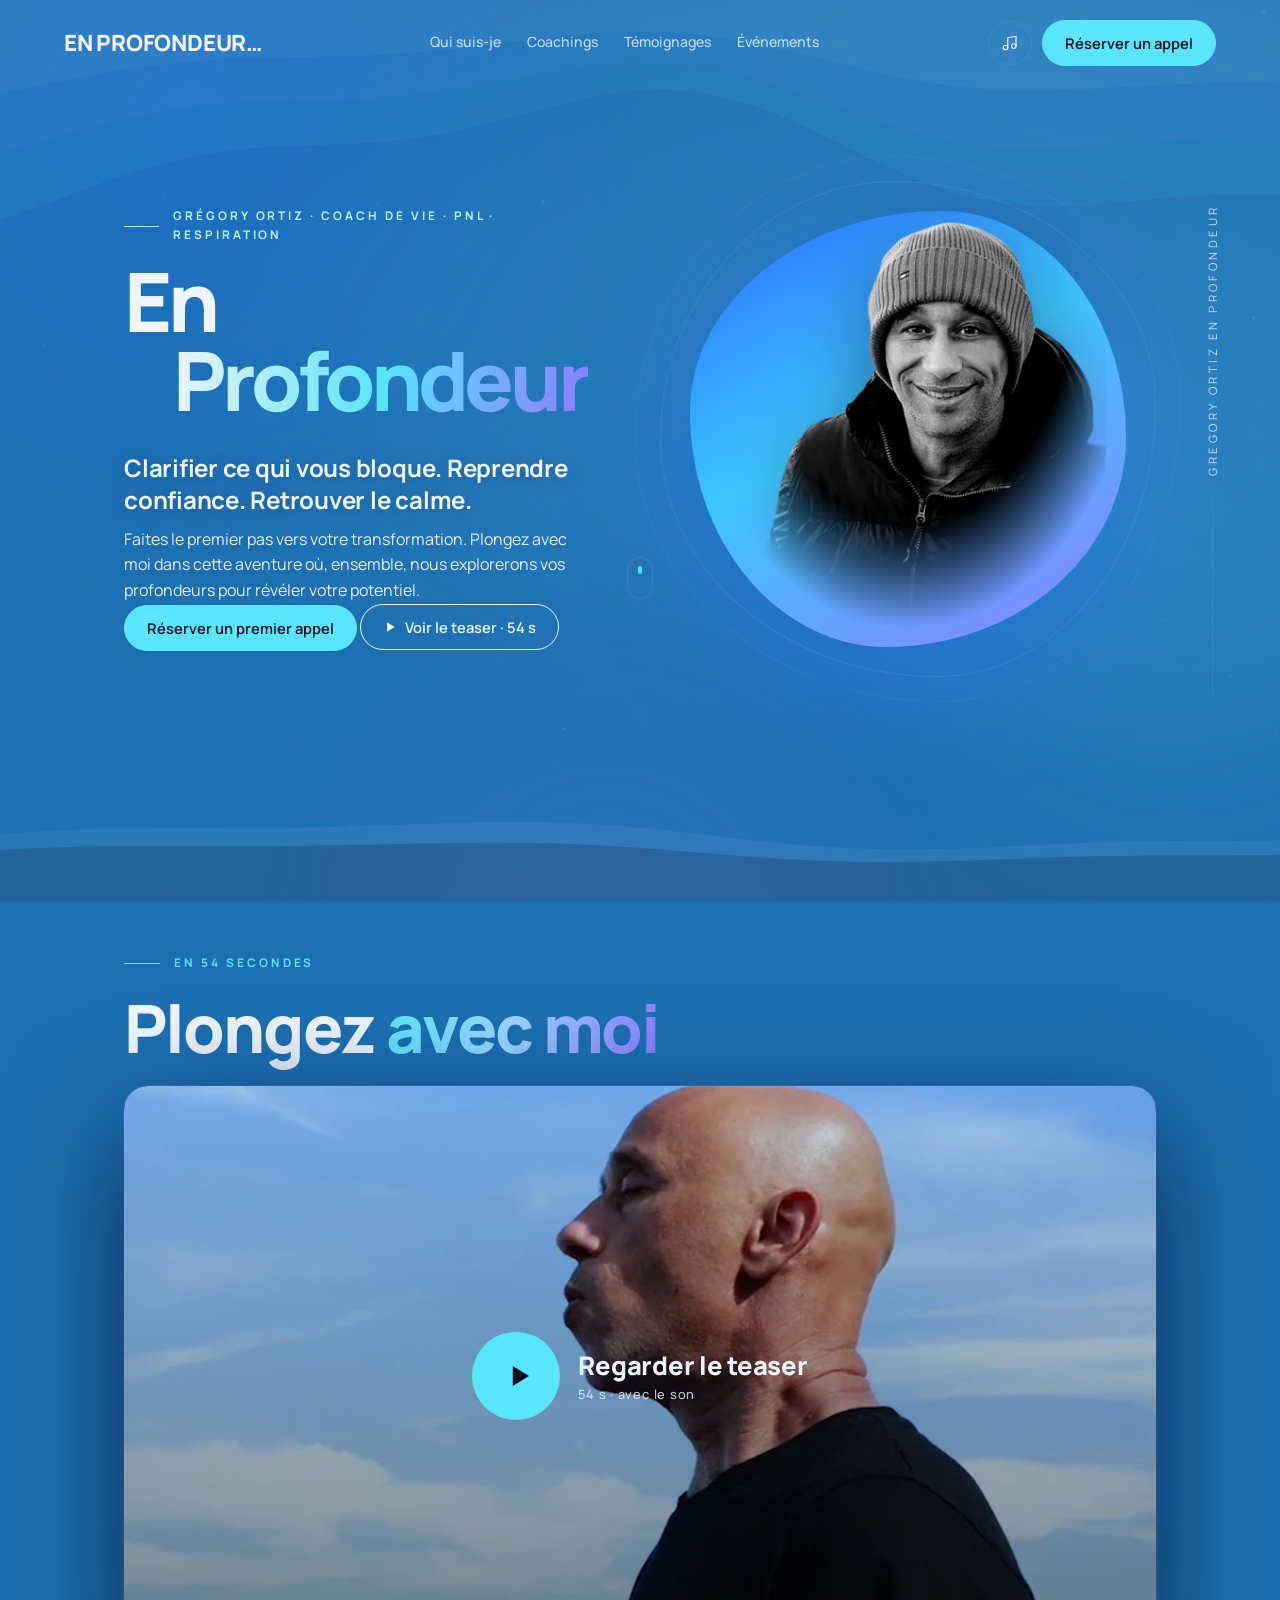
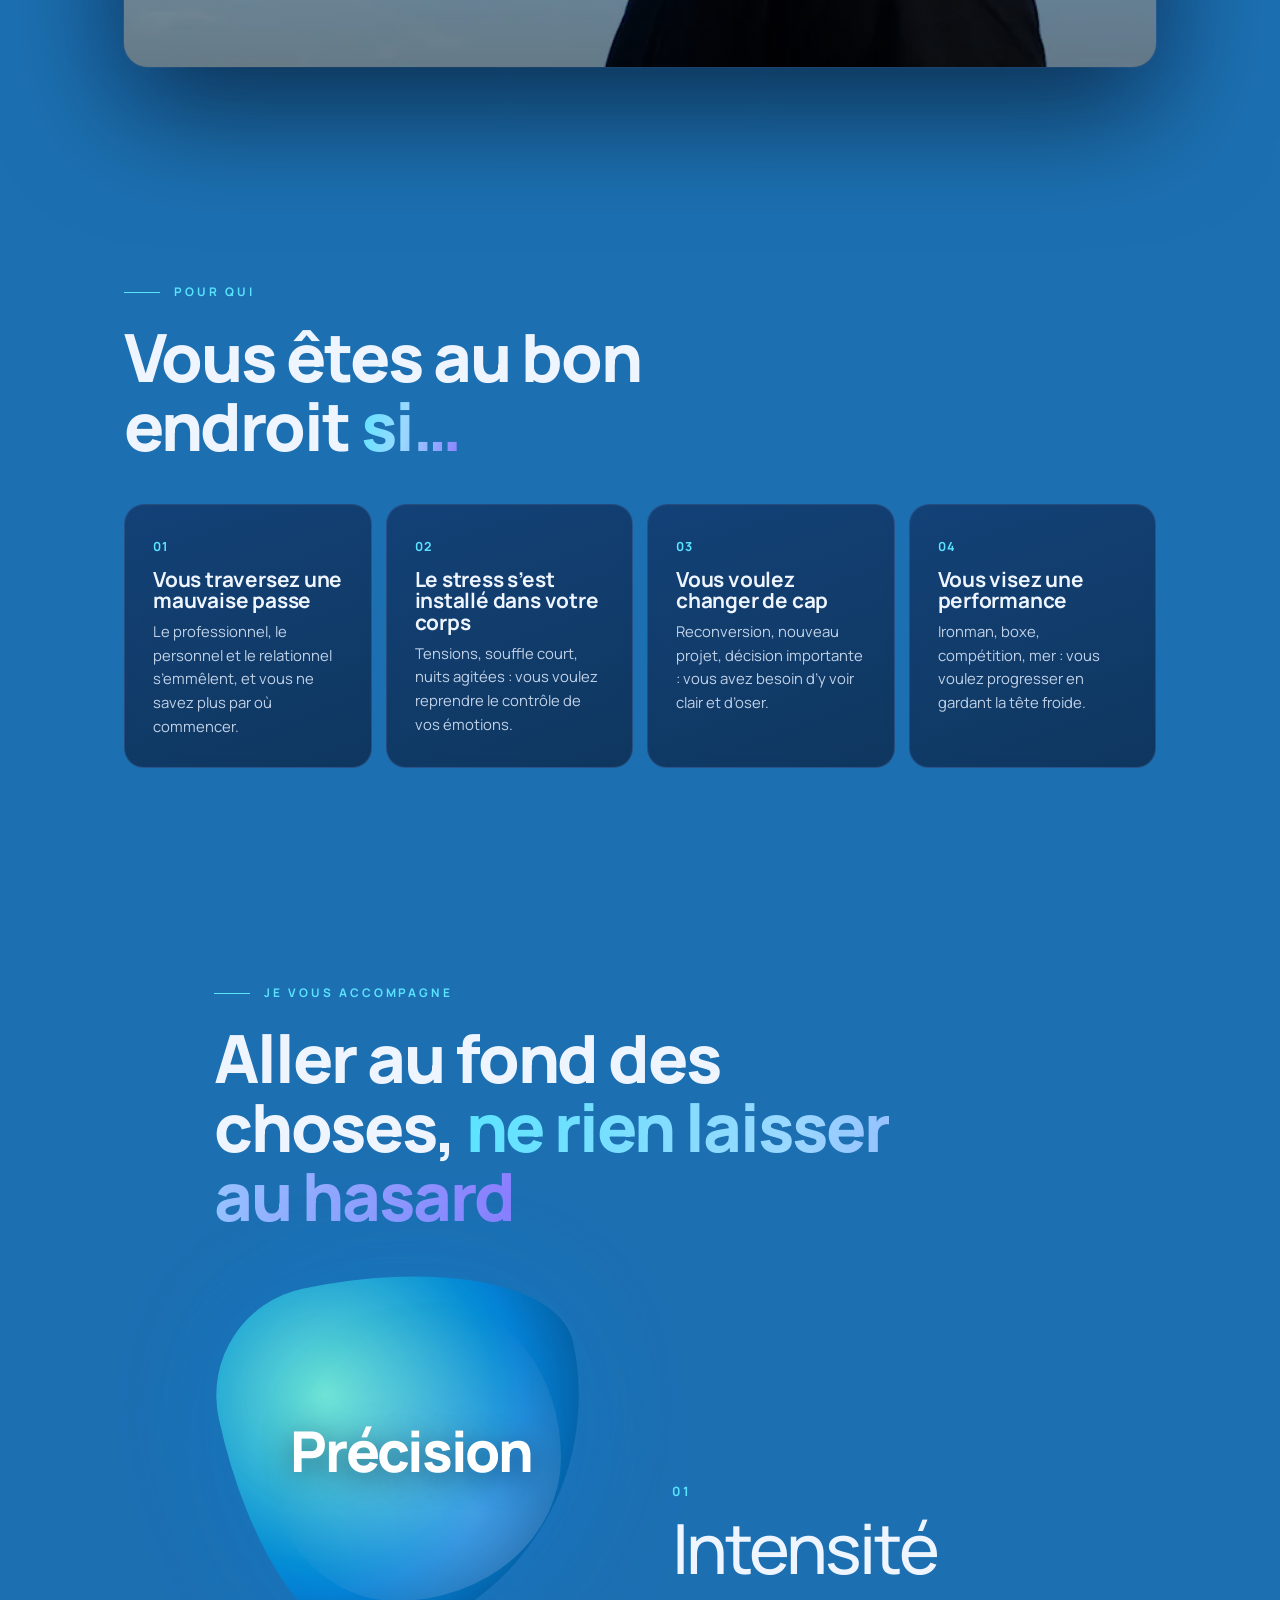
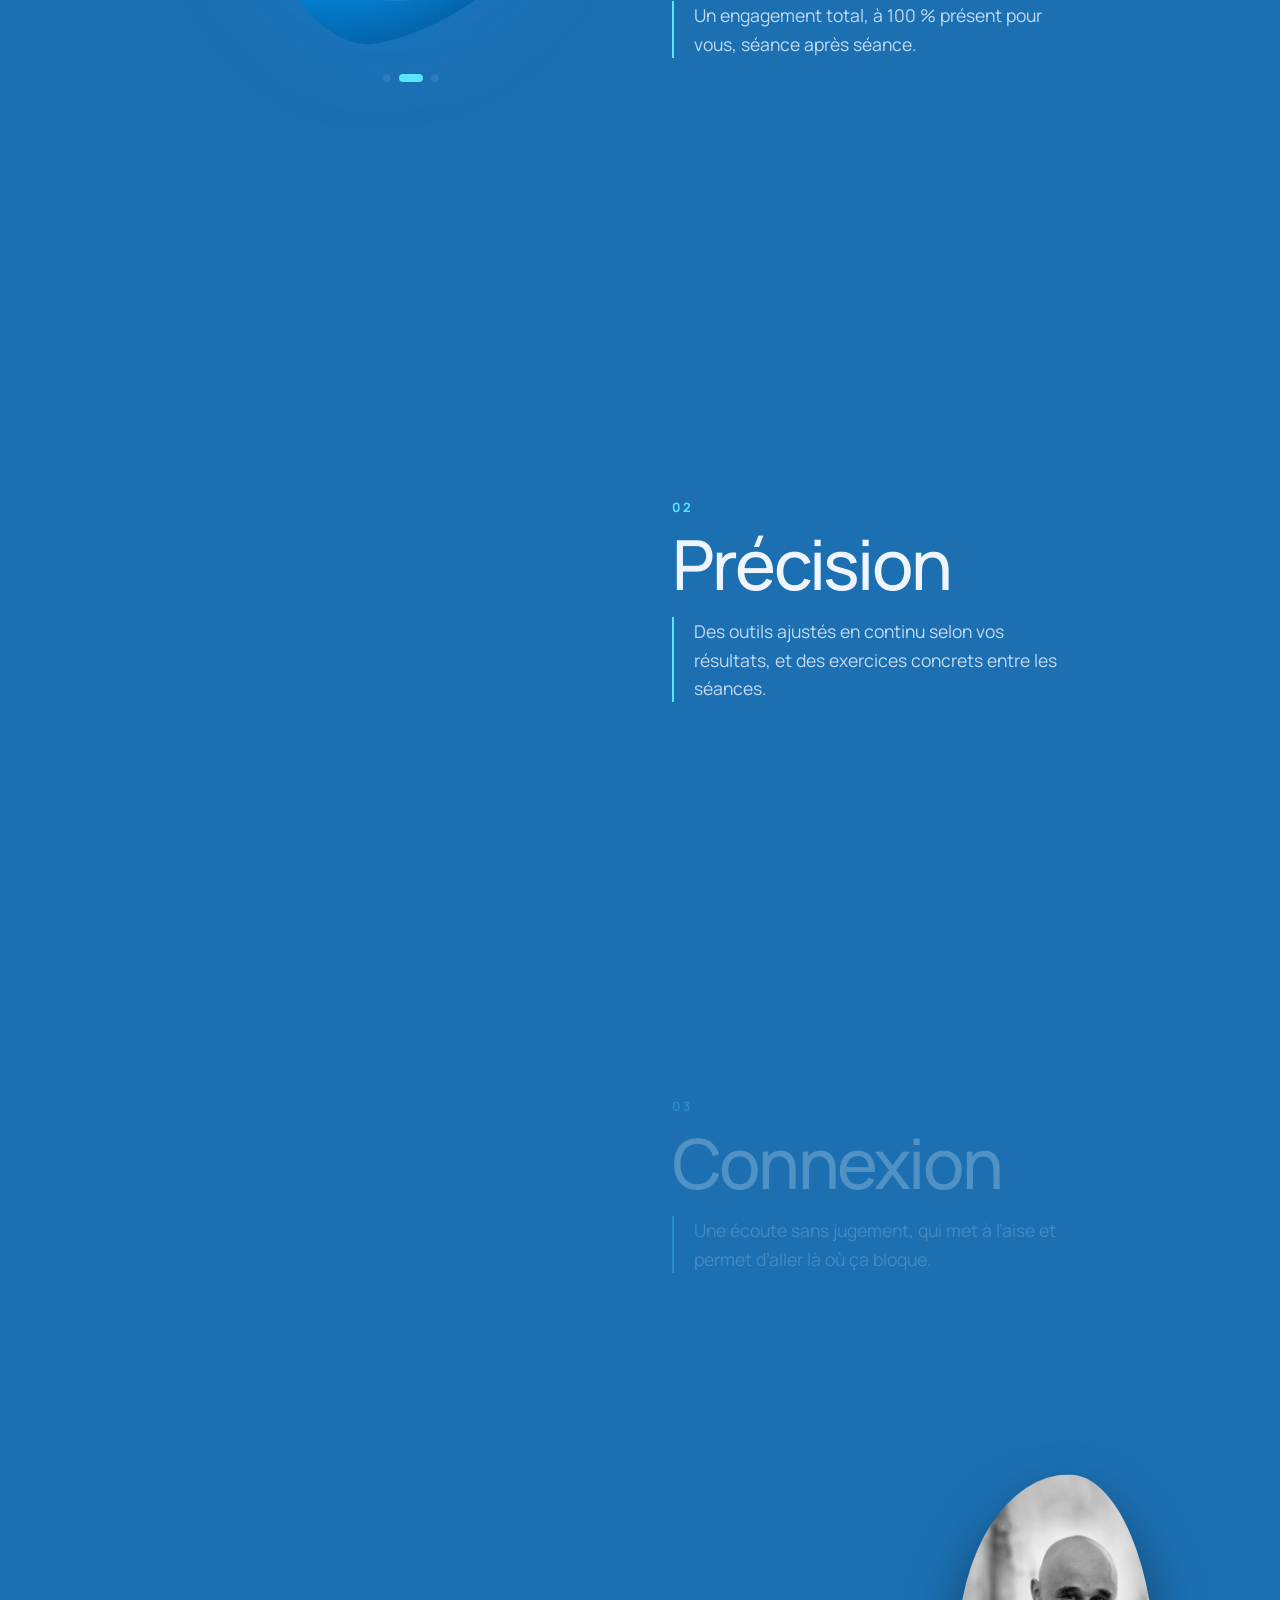
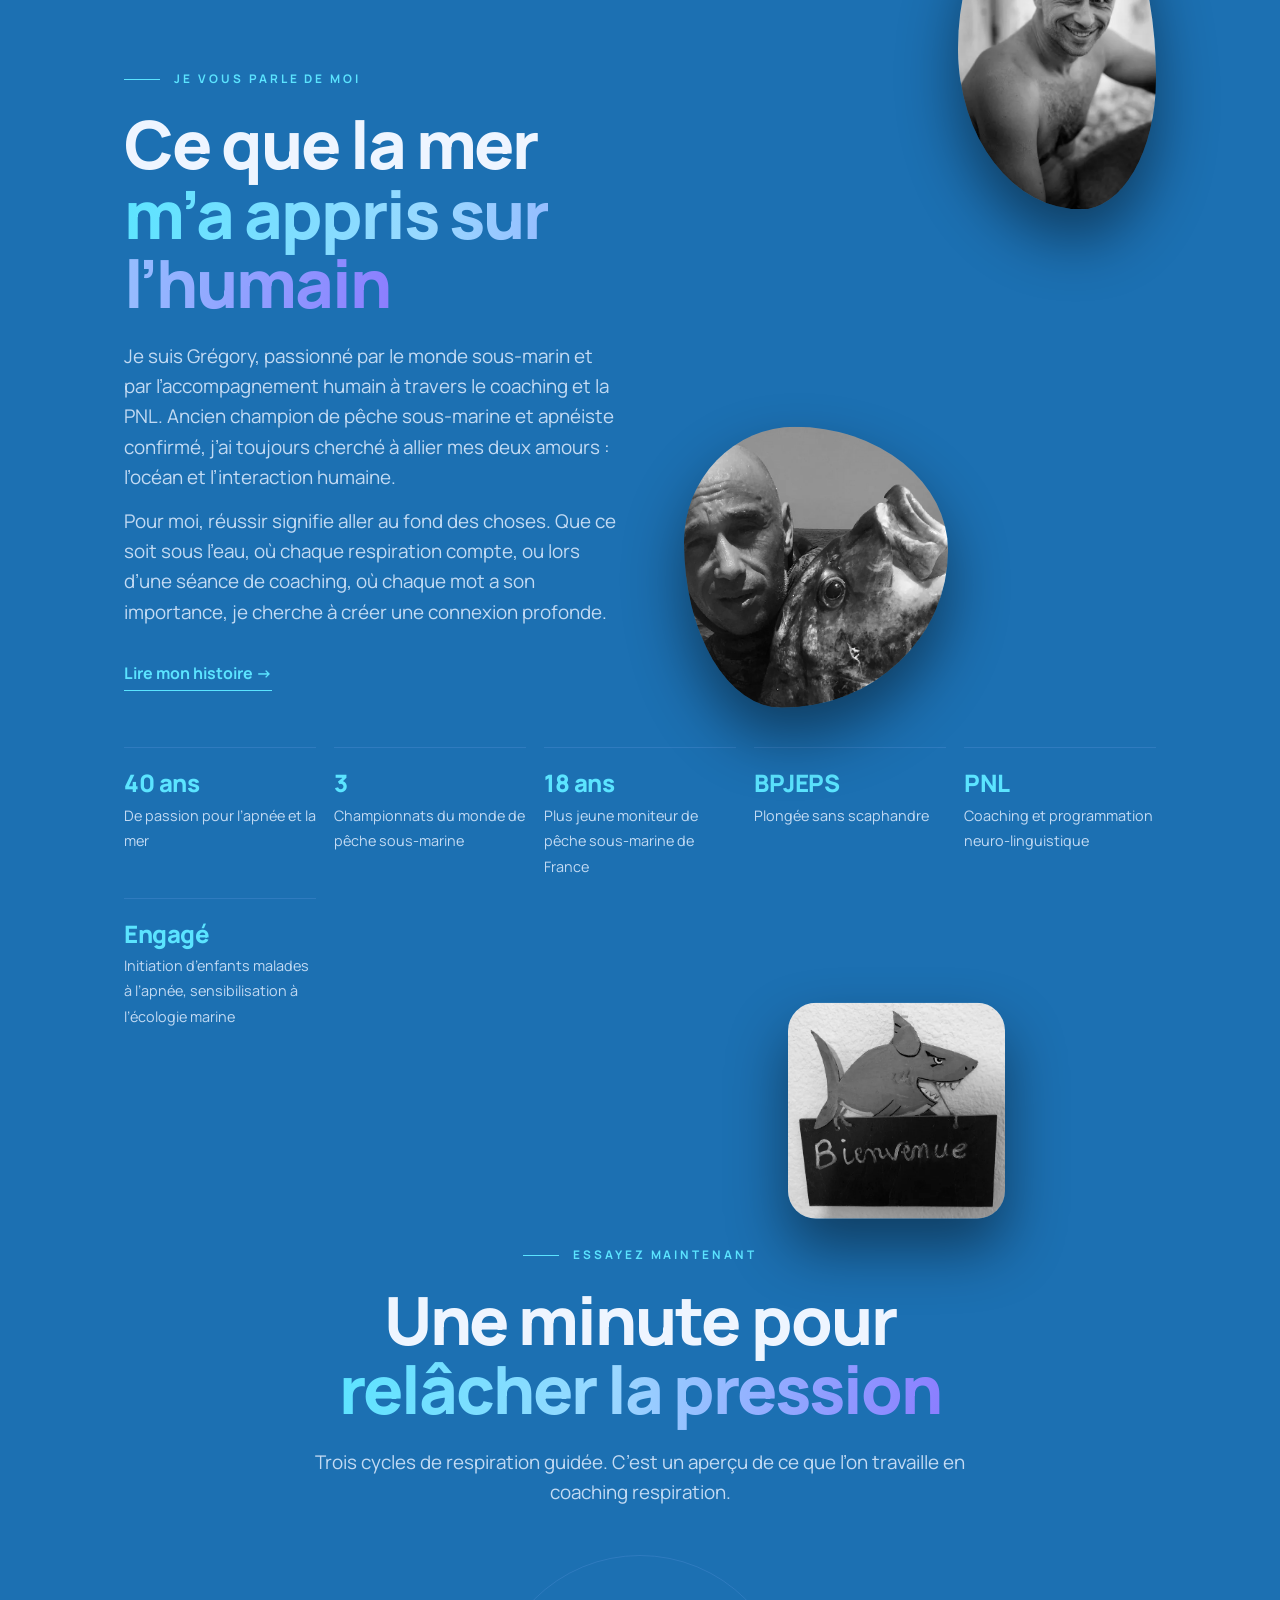
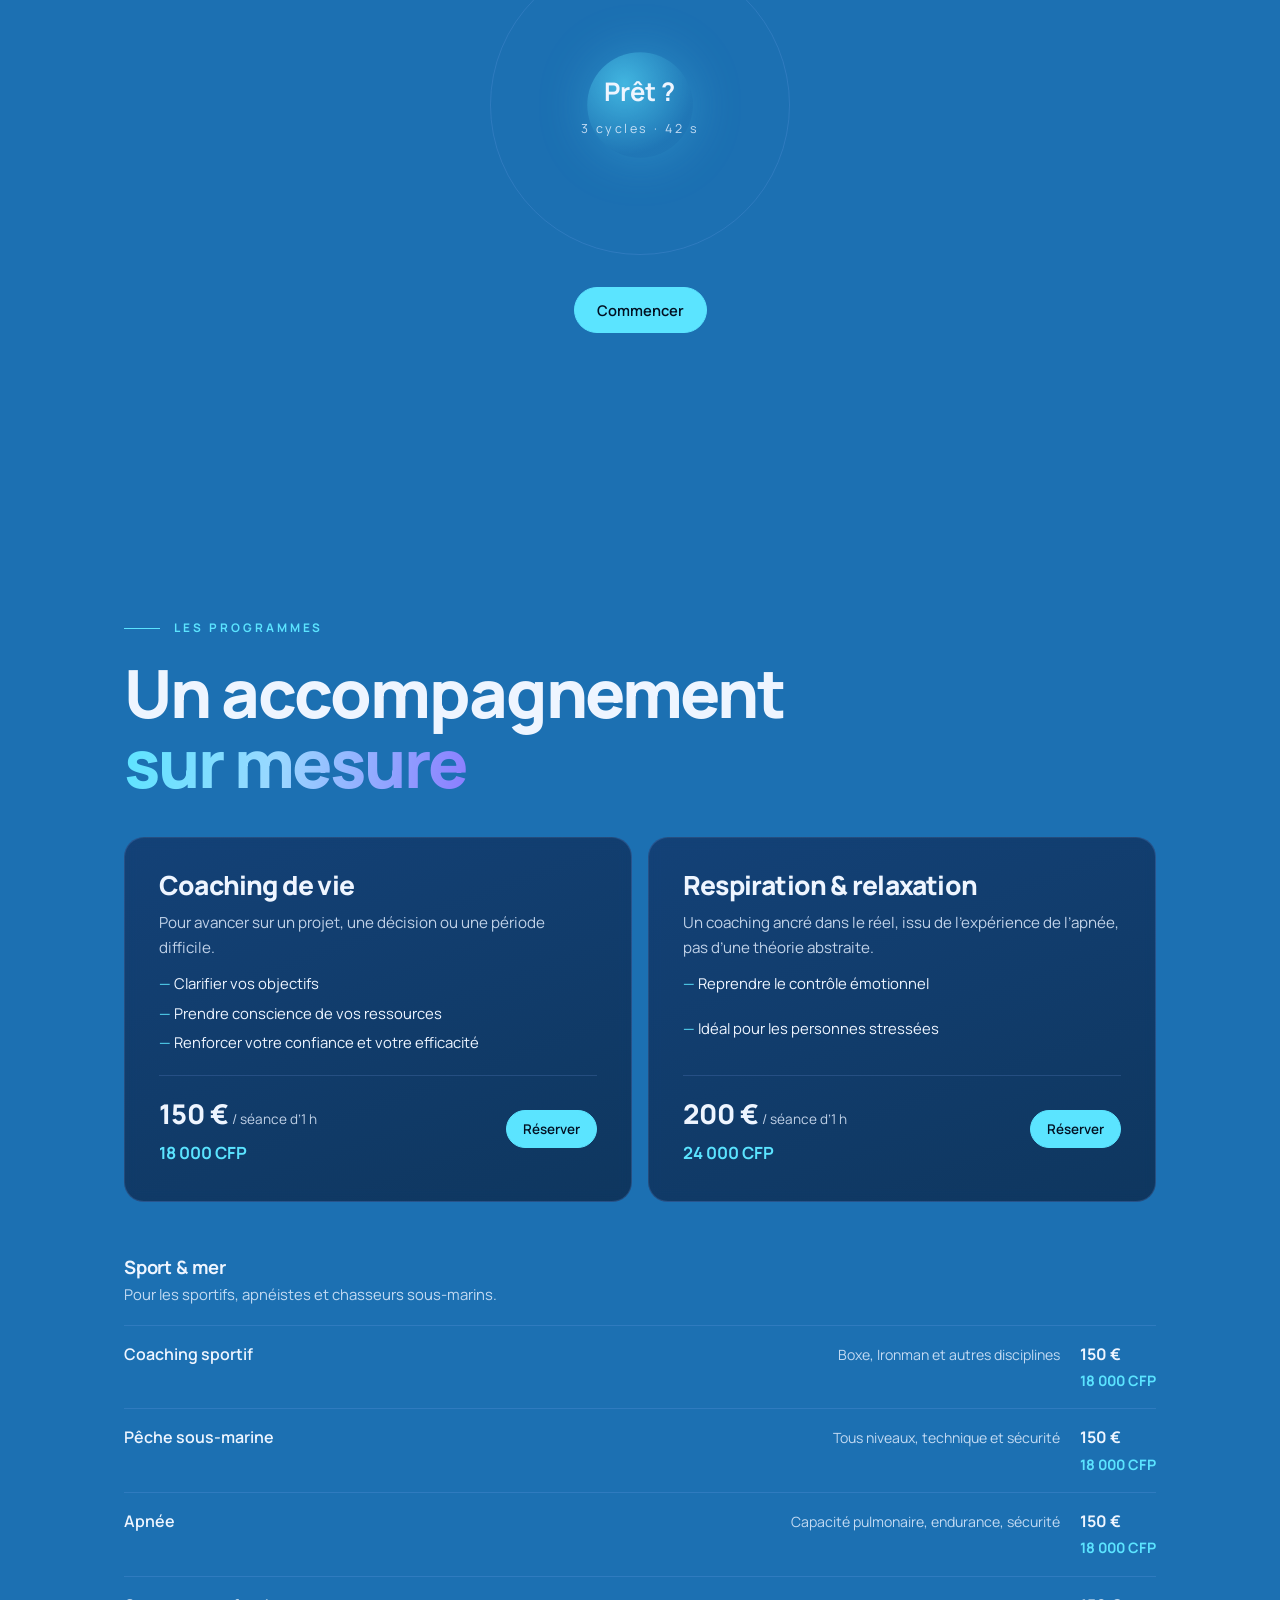
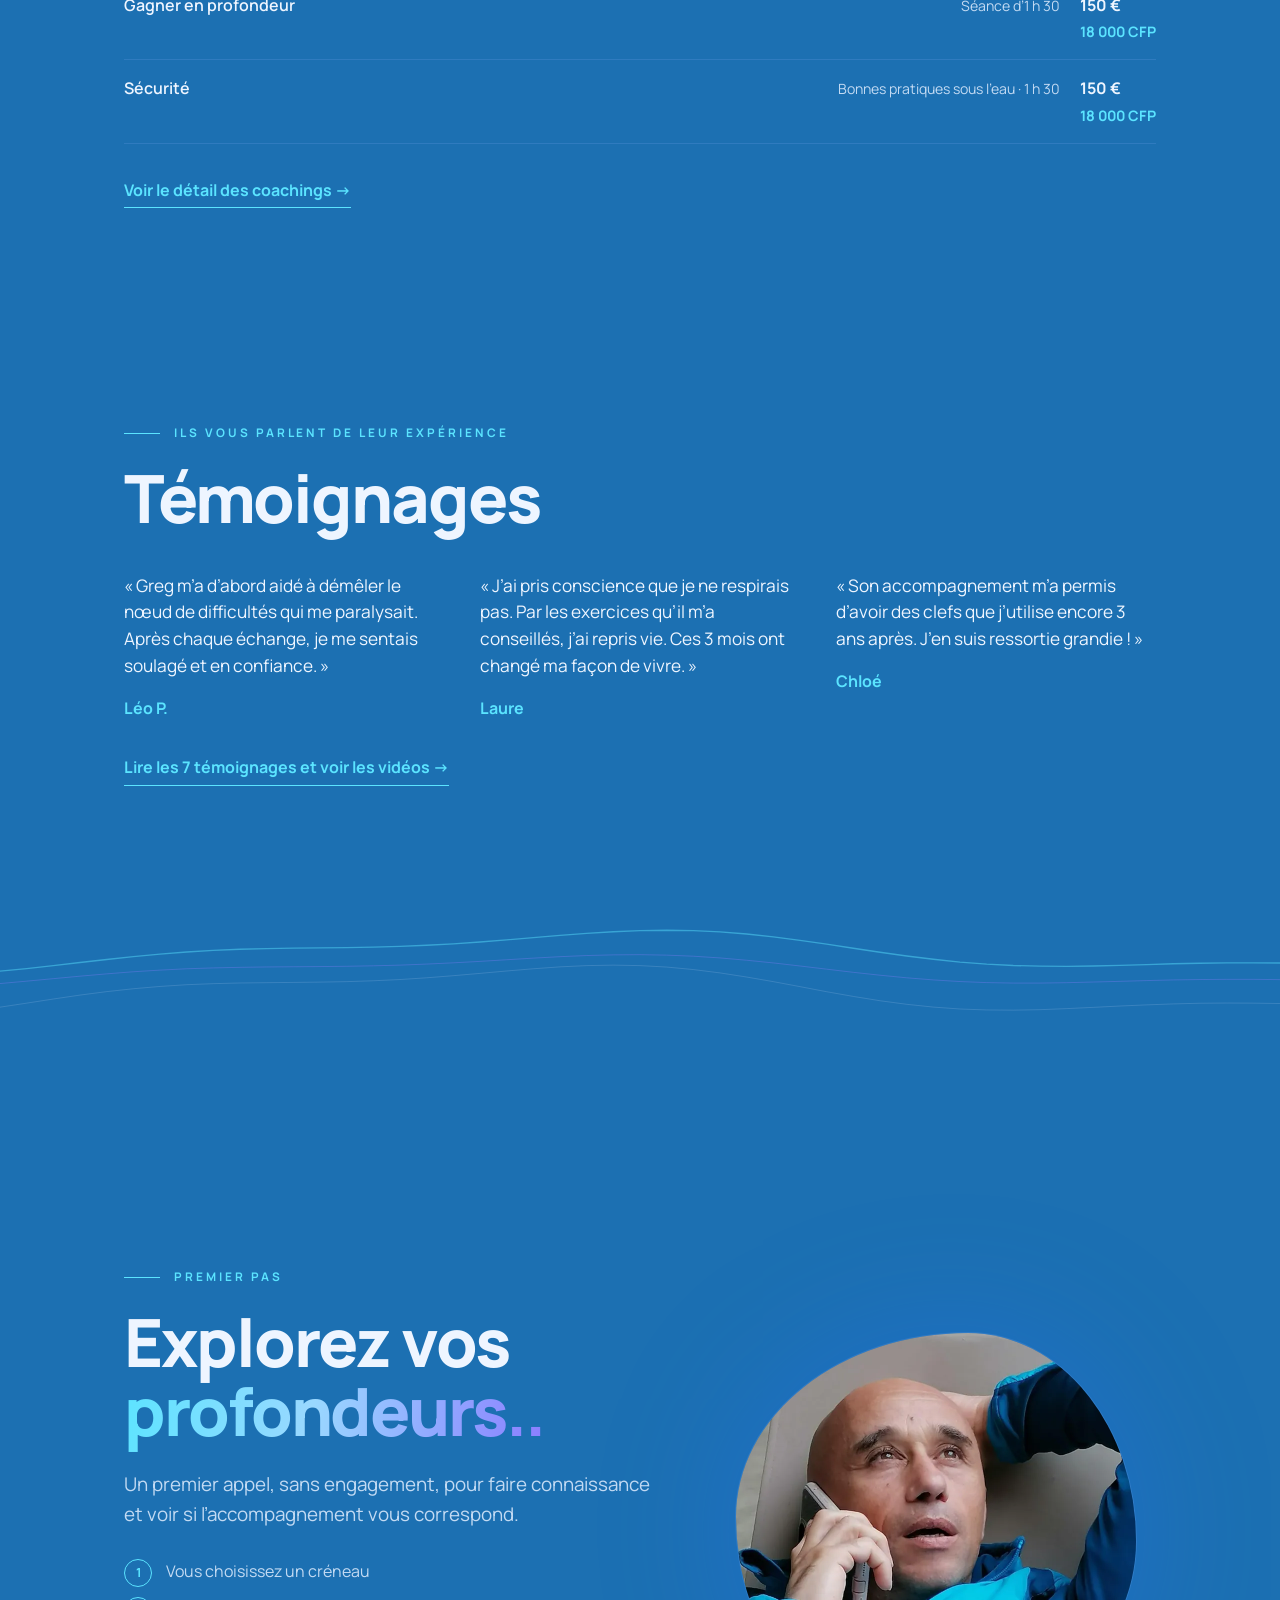
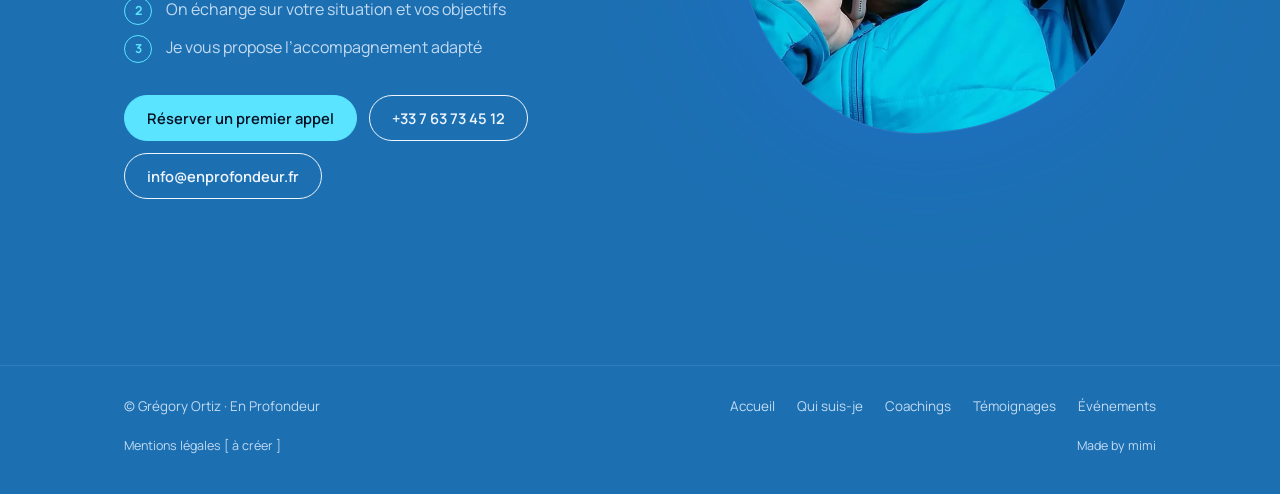
==== commit 3890db7c: "Ajoute « 40 ans de passion » et « 3 championnats du monde de pêche sous-marine » - Qui suis-je : lig" ====
--- a/index.html
+++ b/index.html
@@ -3,13 +3,12 @@
 <head>
 <meta charset="utf-8">
 <meta name="viewport" content="width=device-width, initial-scale=1">
-<meta name="robots" content="noindex, nofollow">
 <title>En Profondeur — Coaching avec Grégory Ortiz</title>
 <meta name="description" content="Coaching de vie et coaching respiration avec Grégory Ortiz. Clarifier, reprendre confiance, retrouver le calme. Premier appel sans engagement.">
 <link rel="preconnect" href="https://fonts.googleapis.com">
 <link rel="preconnect" href="https://fonts.gstatic.com" crossorigin>
 <link href="https://fonts.googleapis.com/css2?family=Manrope:wght@300;400;500;700;800&display=swap" rel="stylesheet">
-<link rel="stylesheet" href="assets/style.css?v=8faa2a10">
+<link rel="stylesheet" href="assets/style.css?v=306fcaf2">
 </head>
 <body>
 <div class="aurora" aria-hidden="true"><i></i><i></i><i></i></div>
@@ -119,6 +118,8 @@
       </div>
     </div>
     <div class="facts">
+      <div class="fact reveal"><b>40 ans</b><span>De passion pour l’apnée et la mer</span></div>
+      <div class="fact reveal"><b>3</b><span>Championnats du monde de pêche sous-marine</span></div>
       <div class="fact reveal"><b>18 ans</b><span>Plus jeune moniteur de pêche sous-marine de France</span></div>
       <div class="fact reveal"><b>BPJEPS</b><span>Plongée sans scaphandre</span></div>
       <div class="fact reveal"><b>PNL</b><span>Coaching et programmation neuro-linguistique</span></div>
--- a/assets/style.css
+++ b/assets/style.css
@@ -476,3 +476,5 @@
 }
 @media (prefers-reduced-motion:reduce){ .flyer{transform:none} }
 .event-org a{white-space:nowrap}
+.about-facts{margin-top:30px;grid-template-columns:repeat(3,minmax(0,1fr))}
+@media (max-width:520px){.about-facts{grid-template-columns:1fr}}
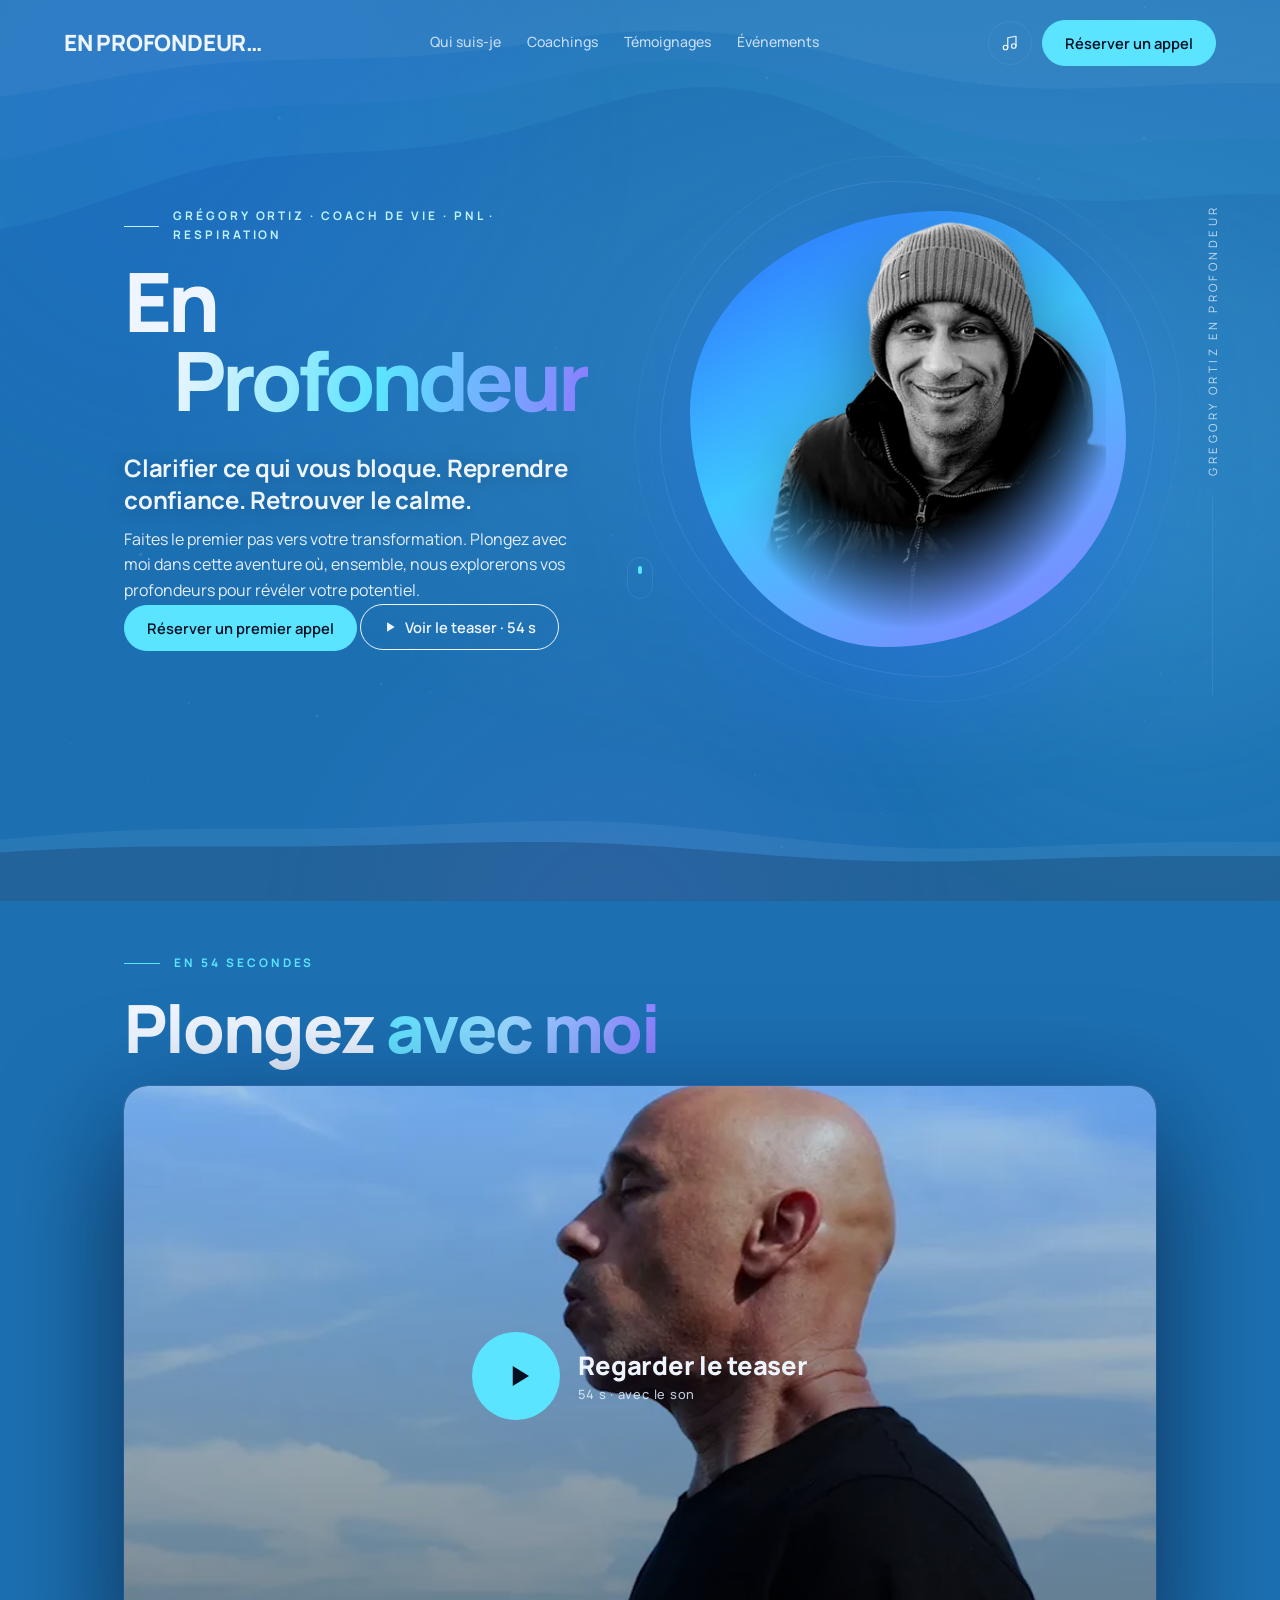
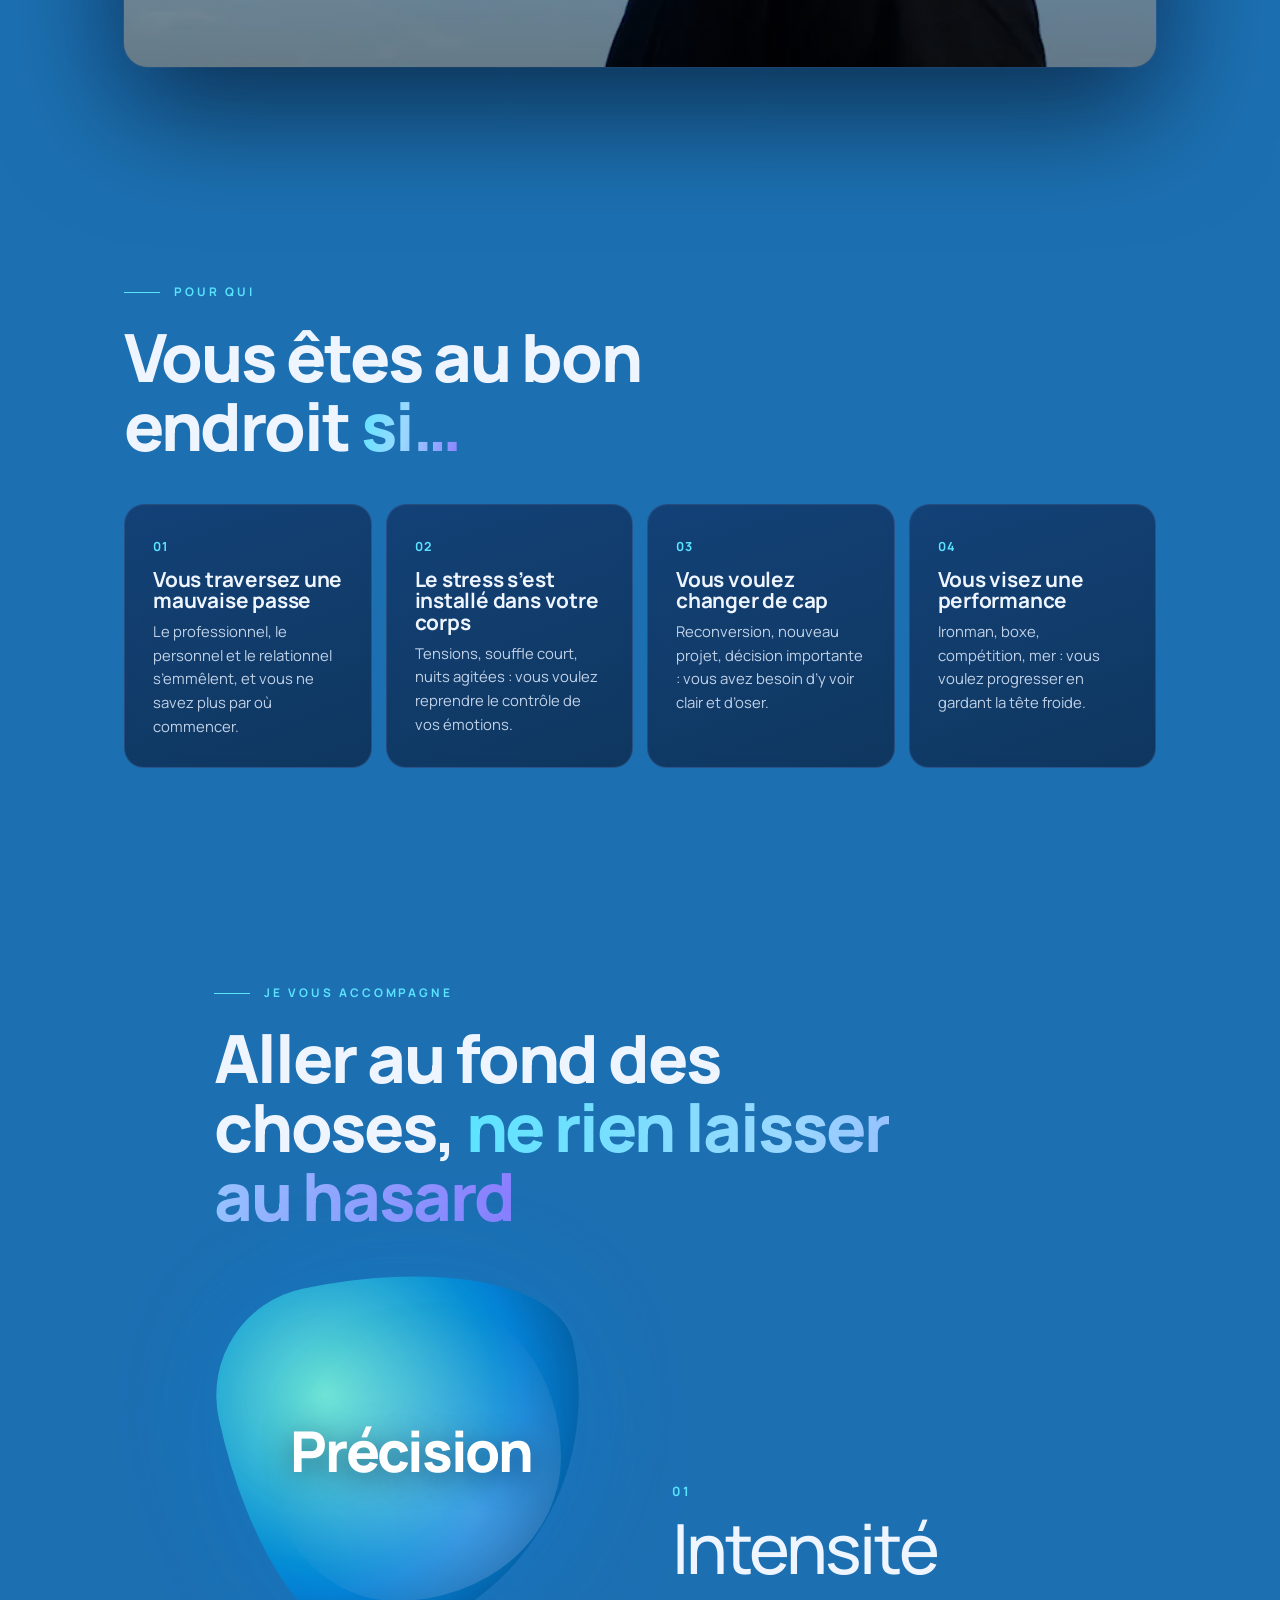
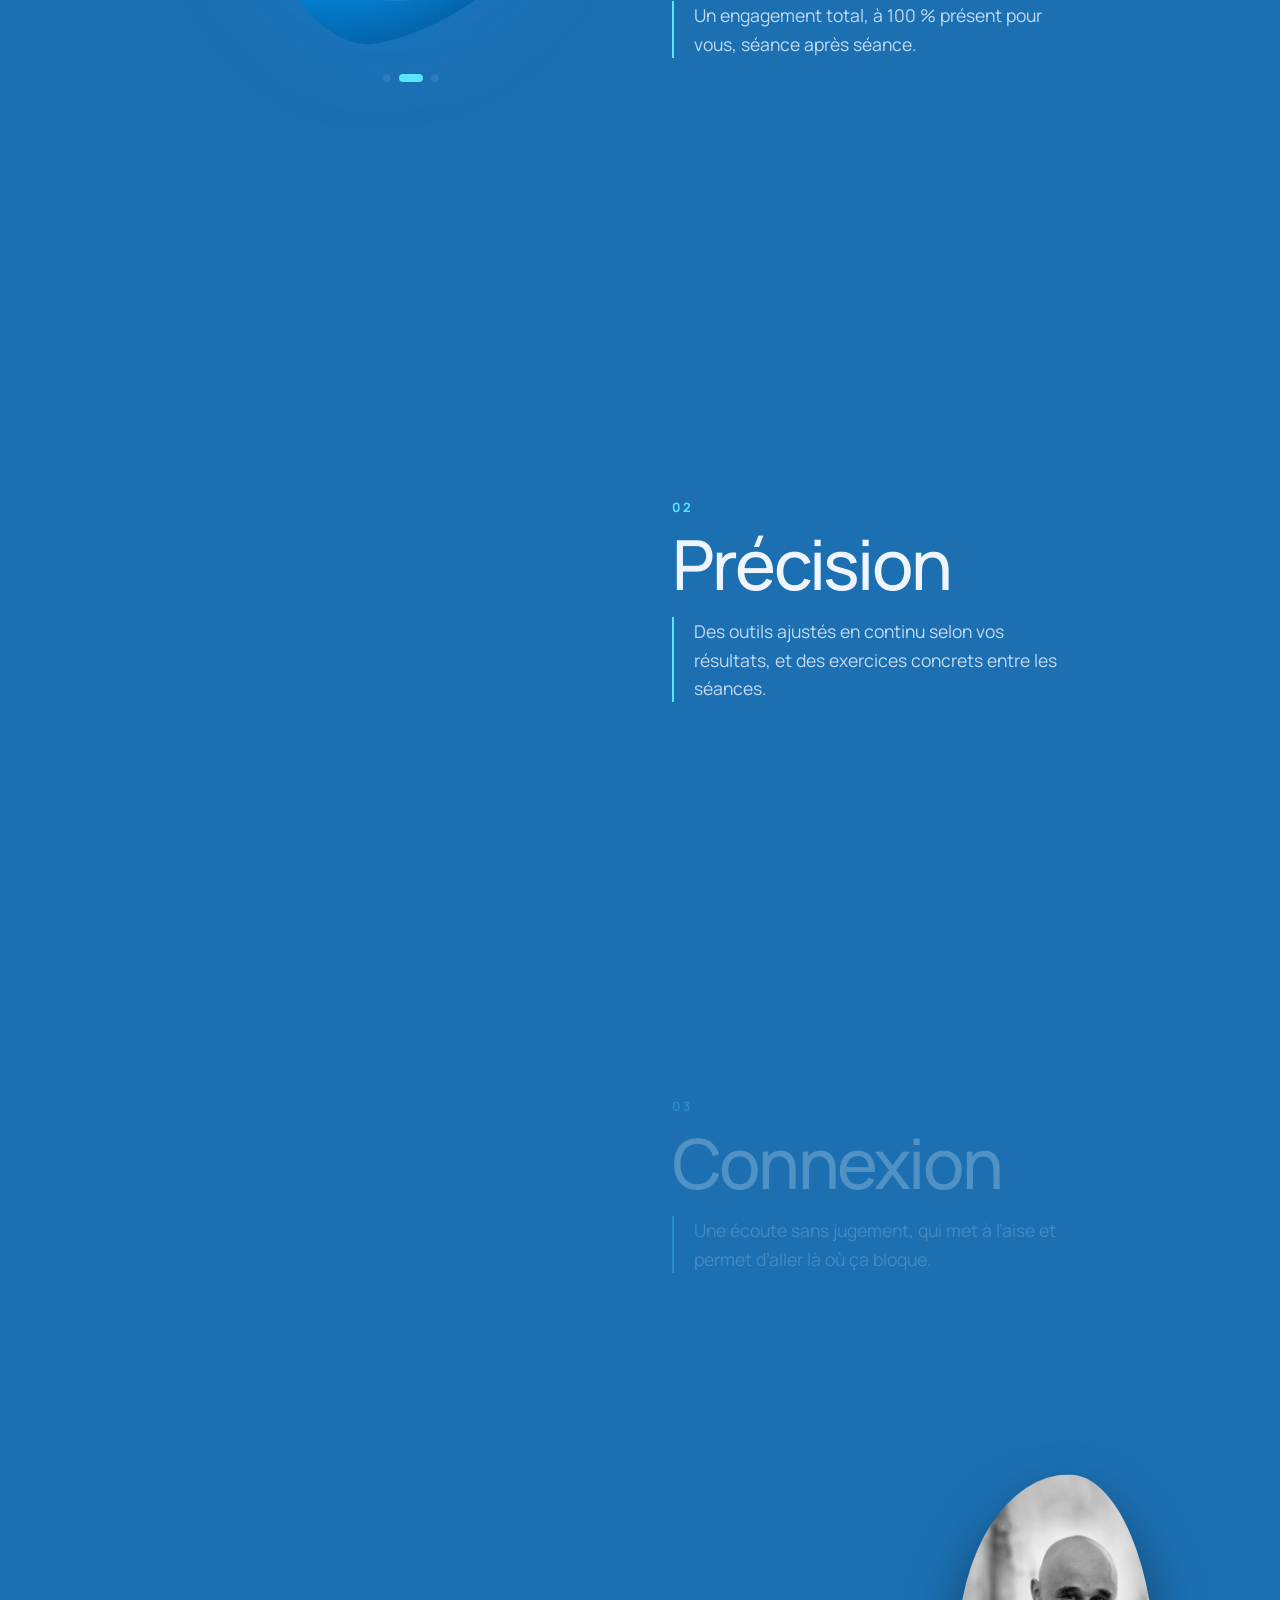
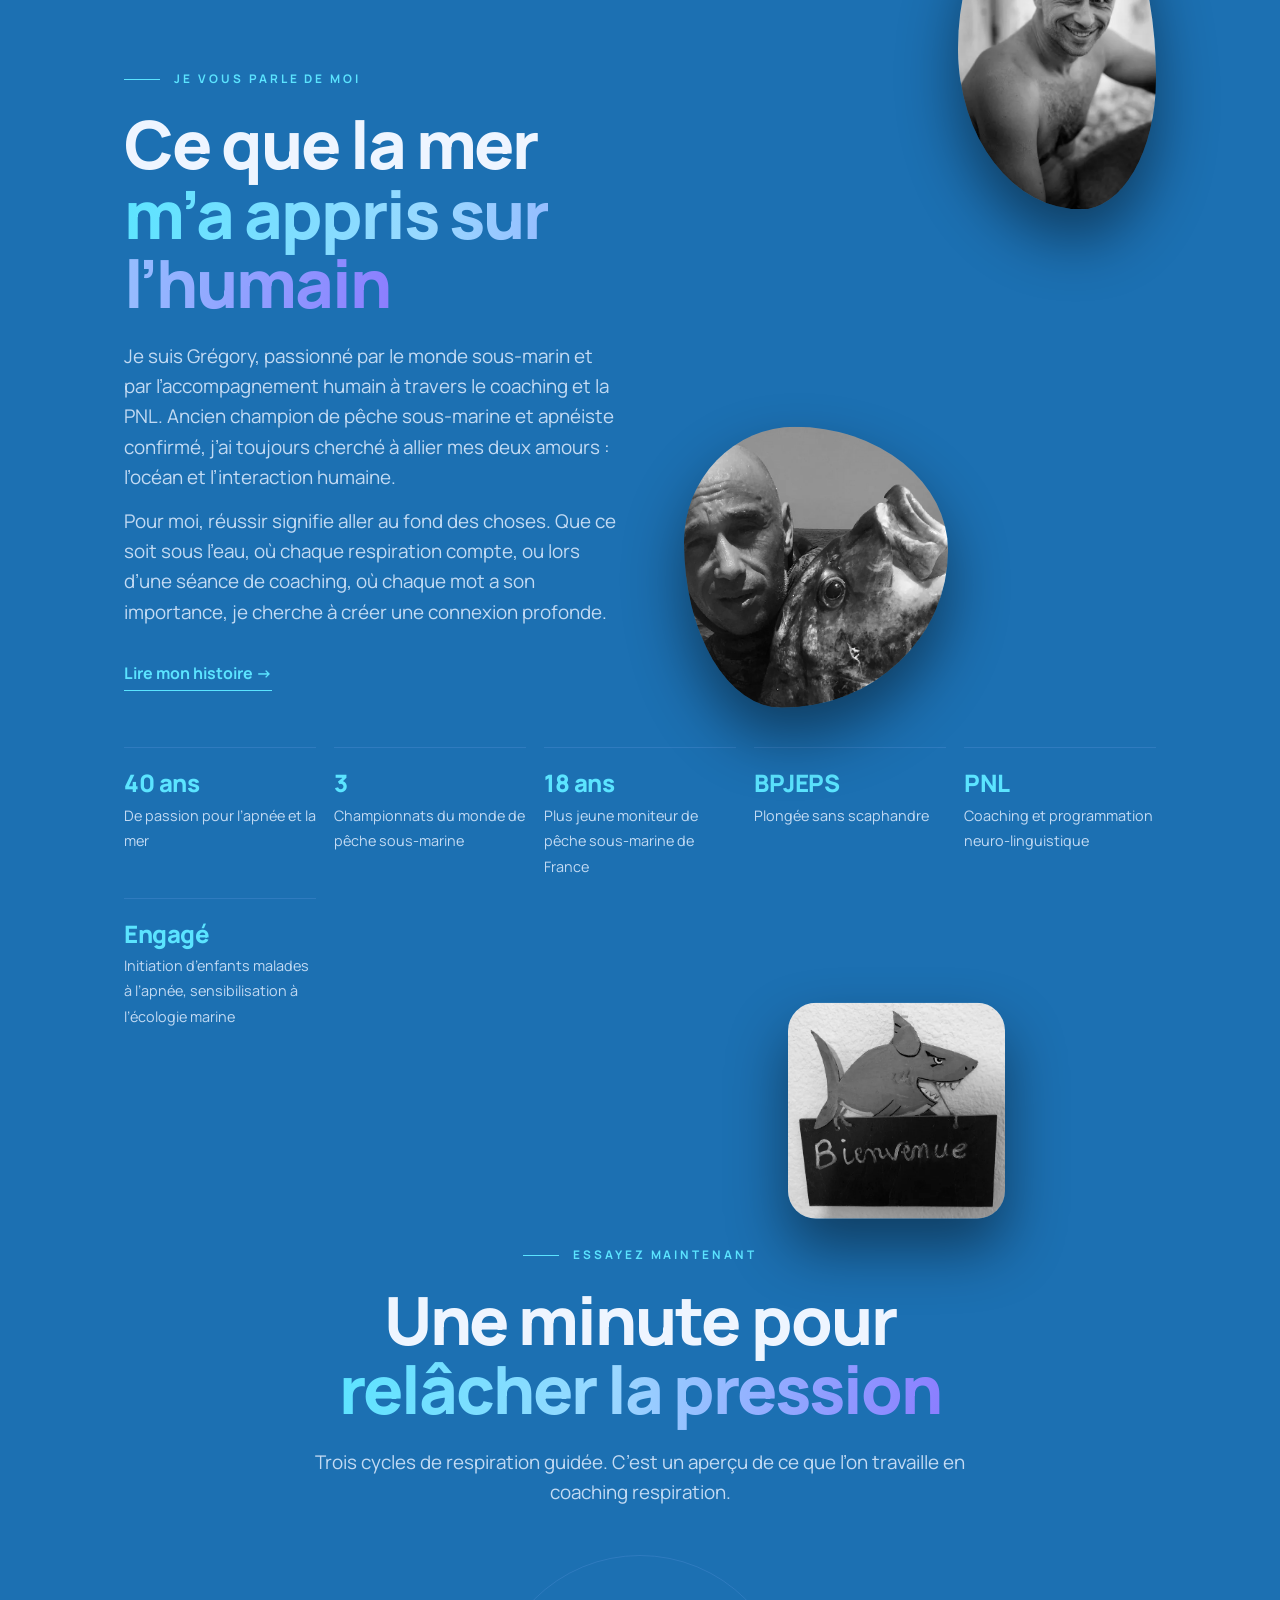
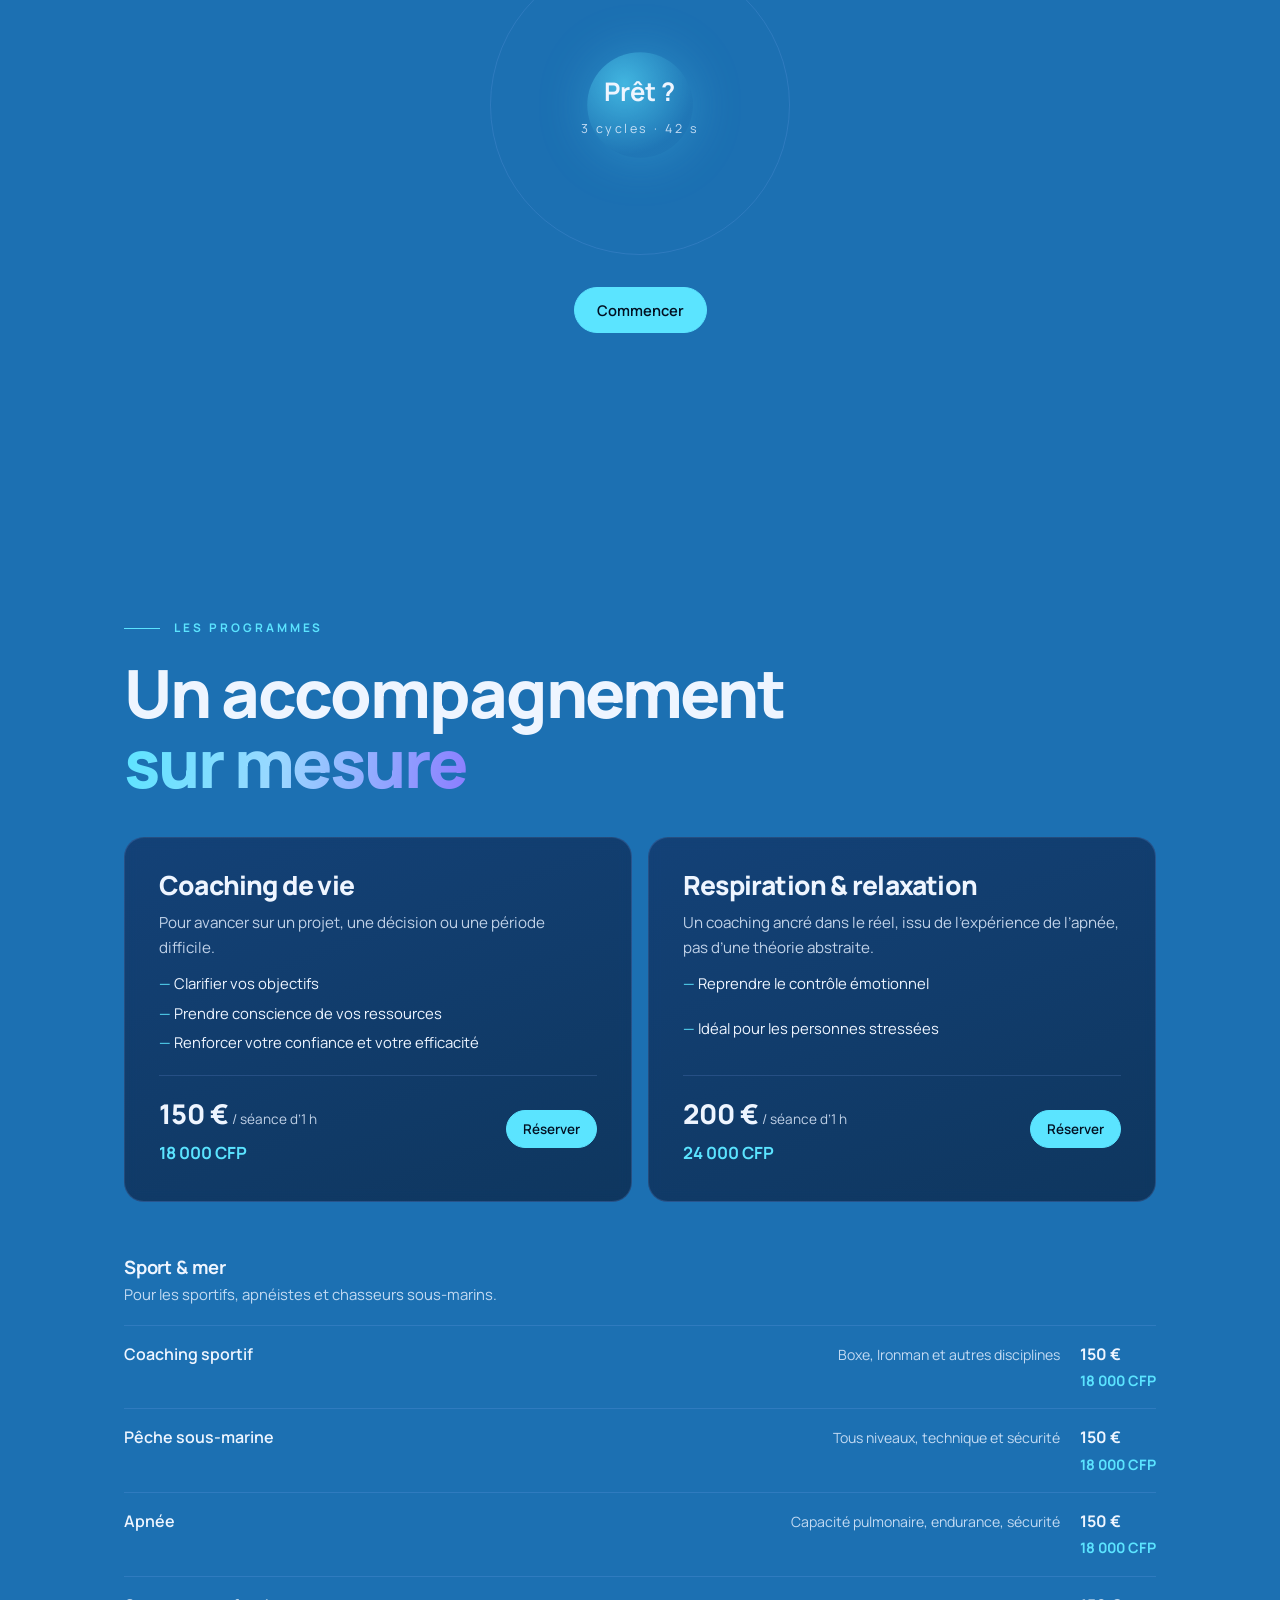
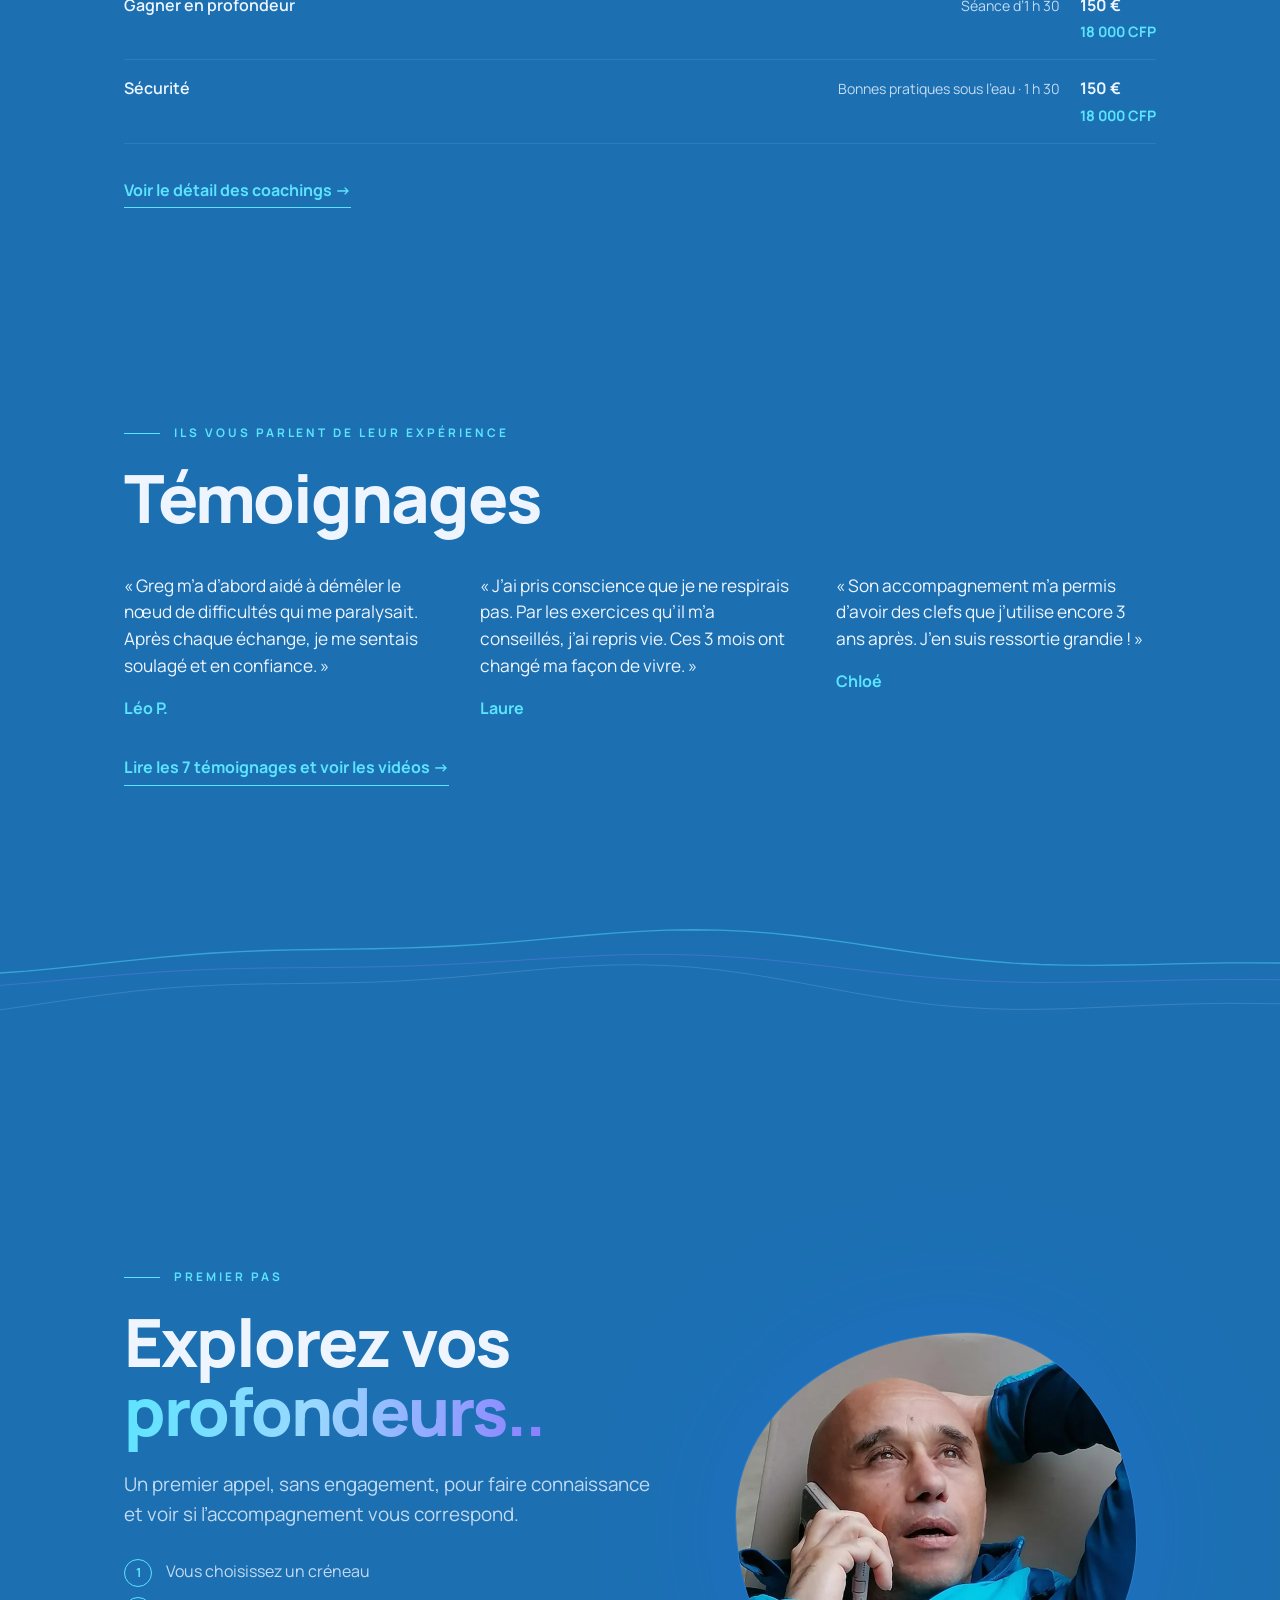
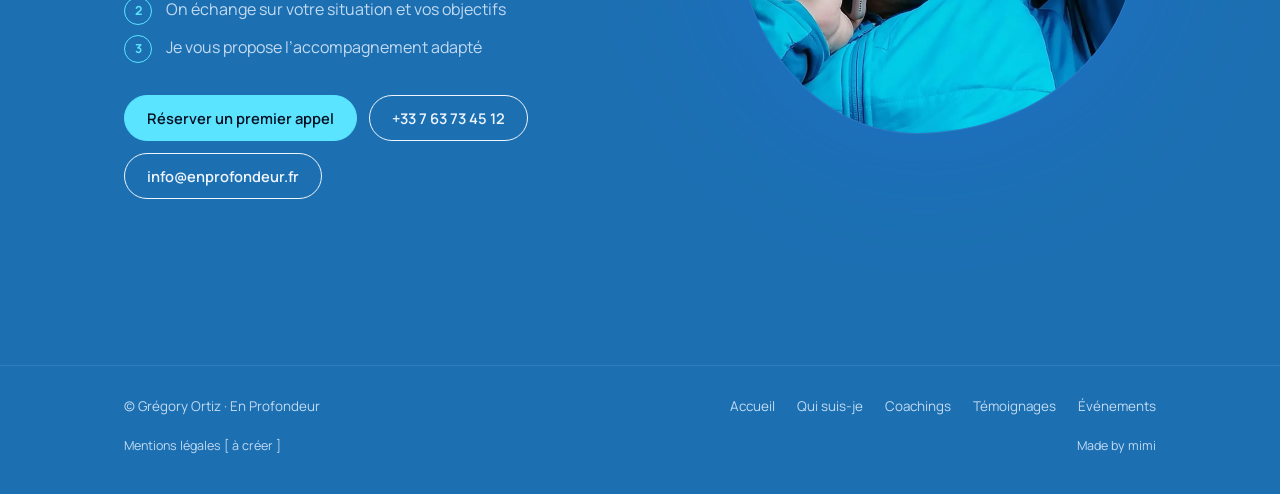
==== commit d88fdb9b: "Site de test : synchronisation depuis main (3890db7)" ====
--- a/index.html
+++ b/index.html
@@ -3,6 +3,7 @@
 <head>
 <meta charset="utf-8">
 <meta name="viewport" content="width=device-width, initial-scale=1">
+<meta name="robots" content="noindex, nofollow">
 <title>En Profondeur — Coaching avec Grégory Ortiz</title>
 <meta name="description" content="Coaching de vie et coaching respiration avec Grégory Ortiz. Clarifier, reprendre confiance, retrouver le calme. Premier appel sans engagement.">
 <link rel="preconnect" href="https://fonts.googleapis.com">
